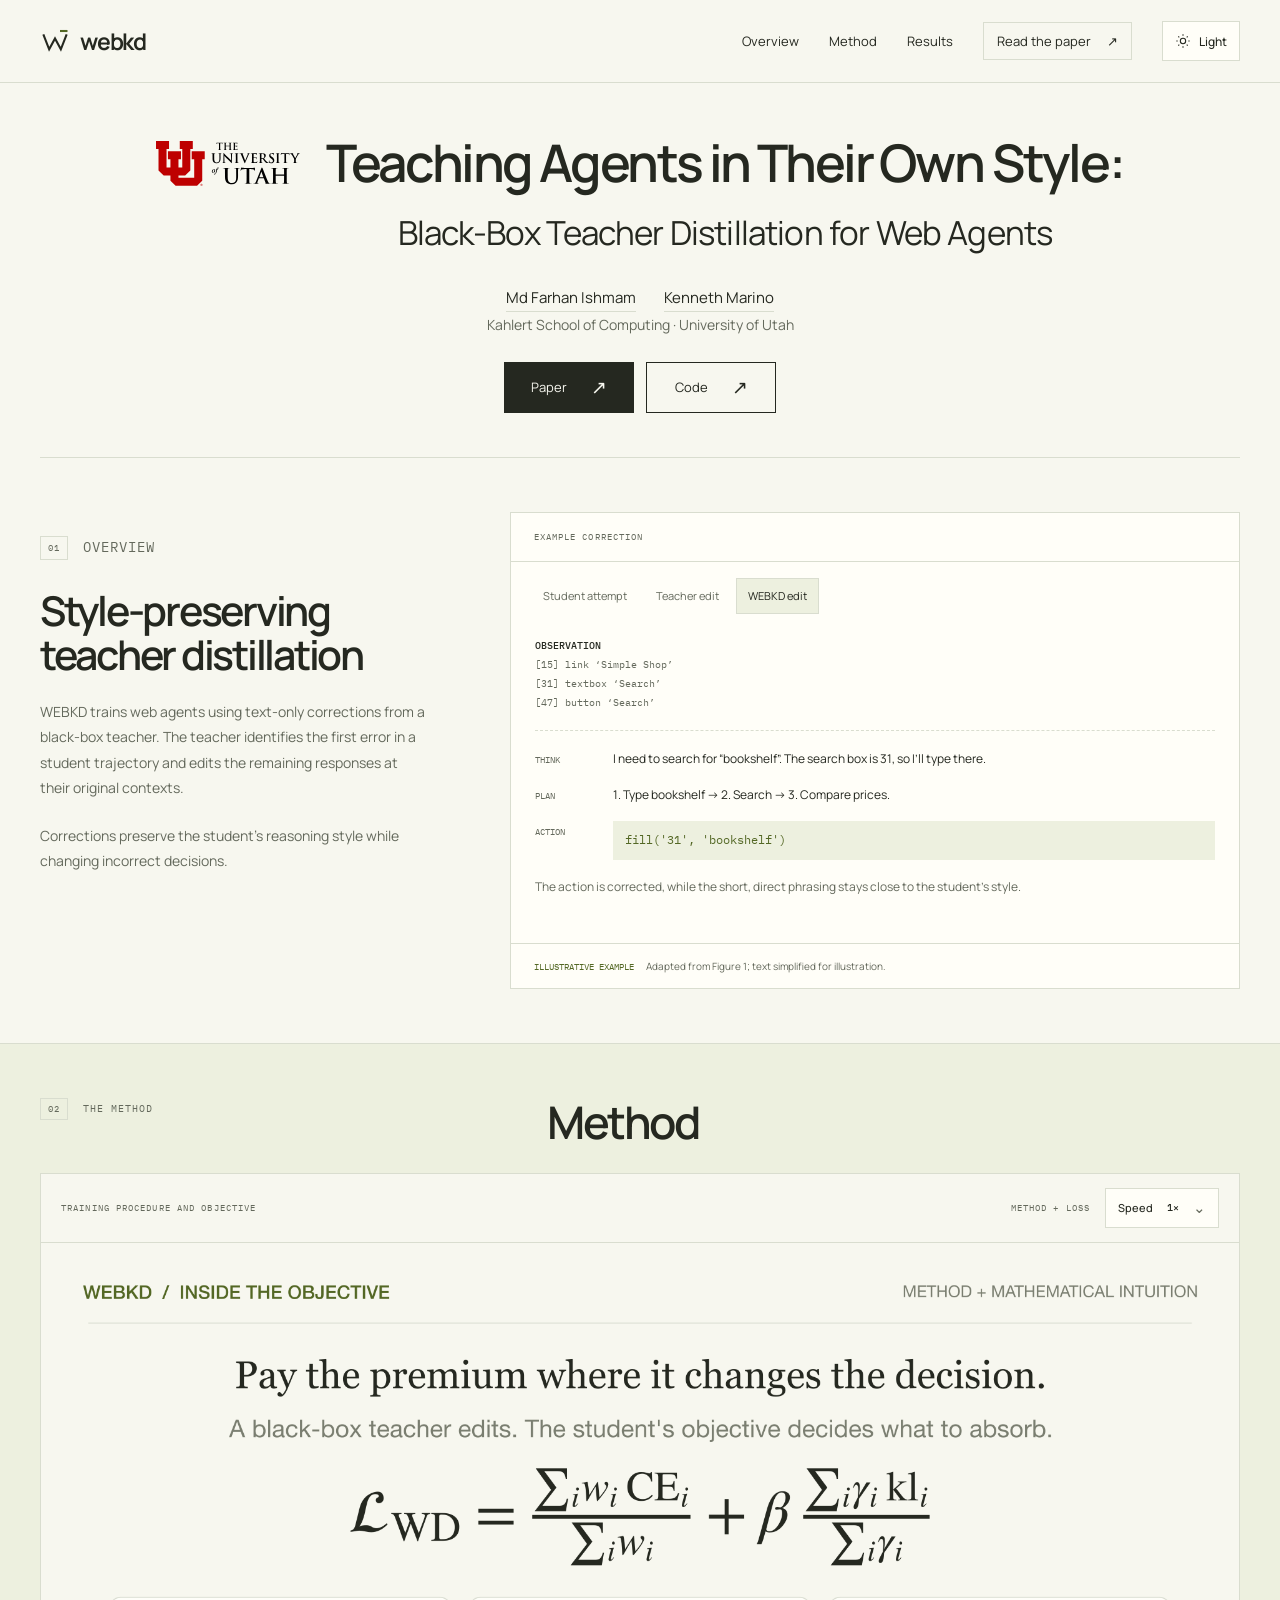
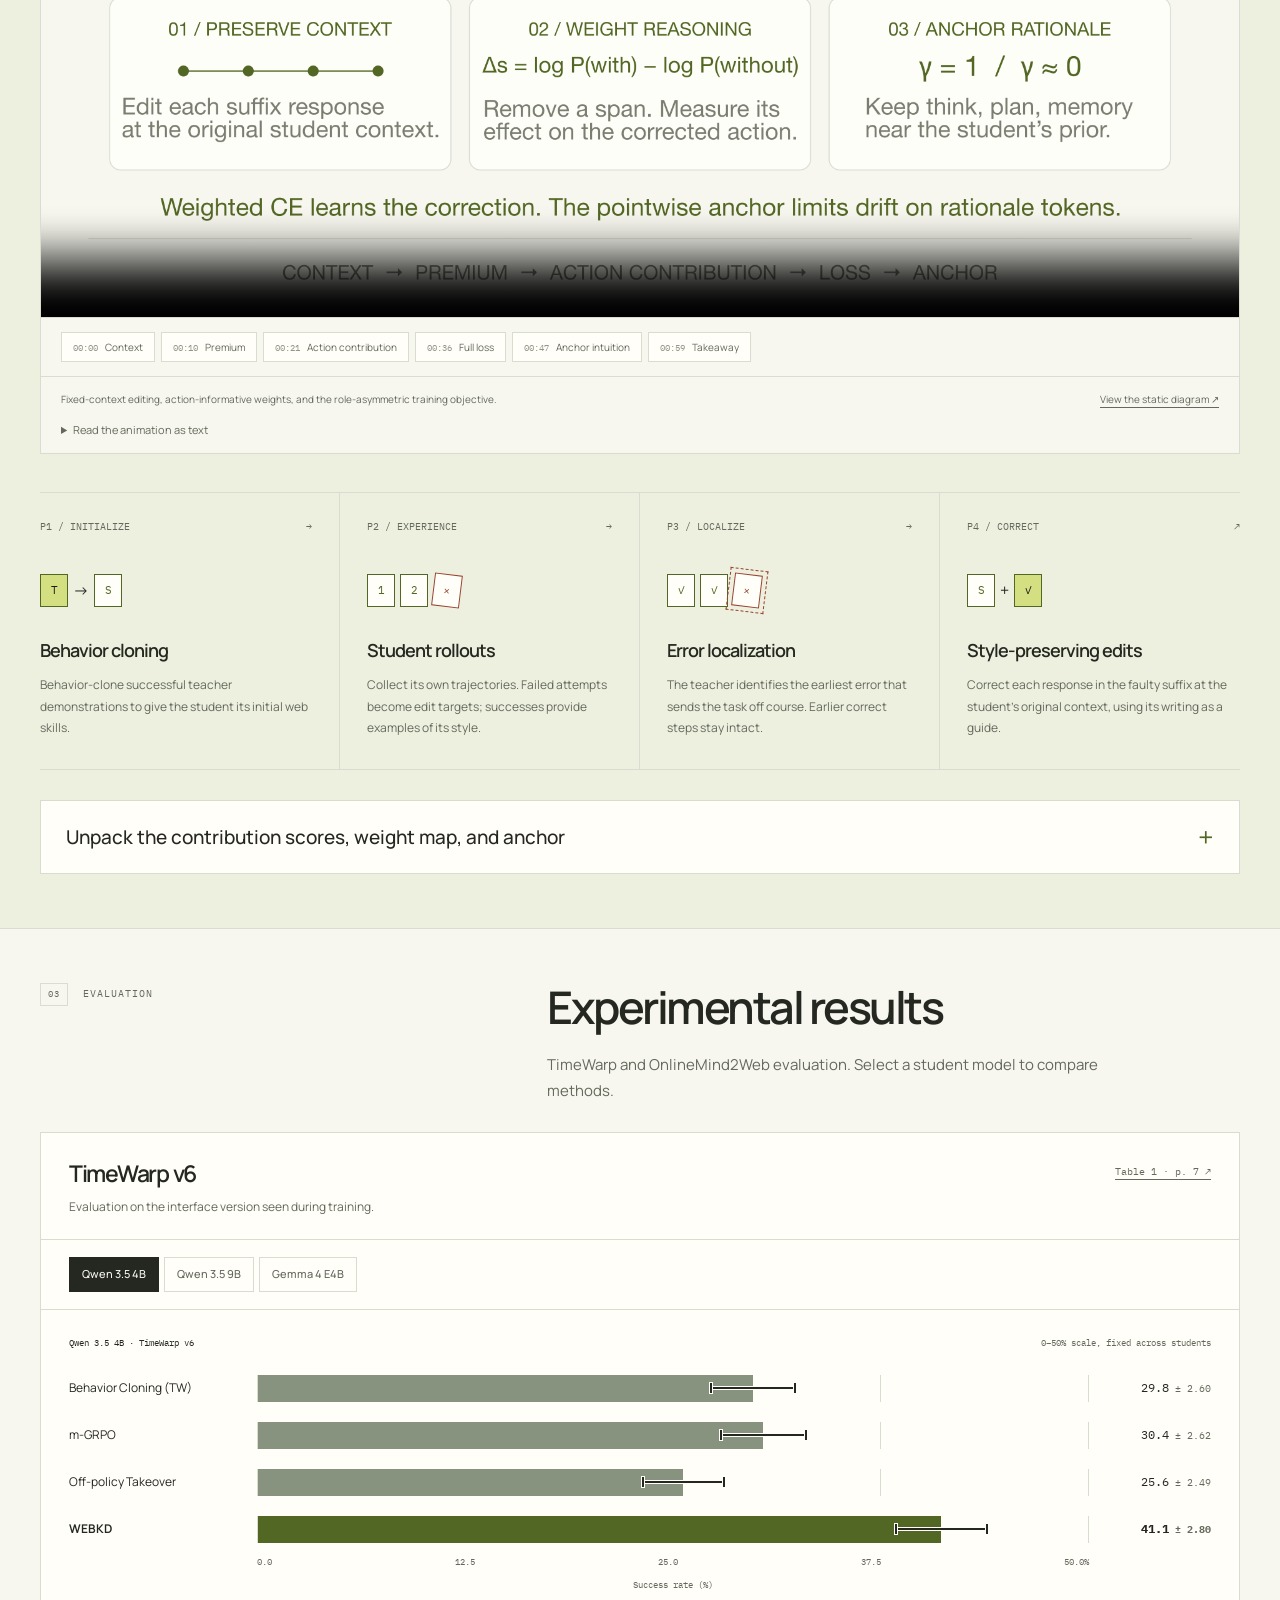
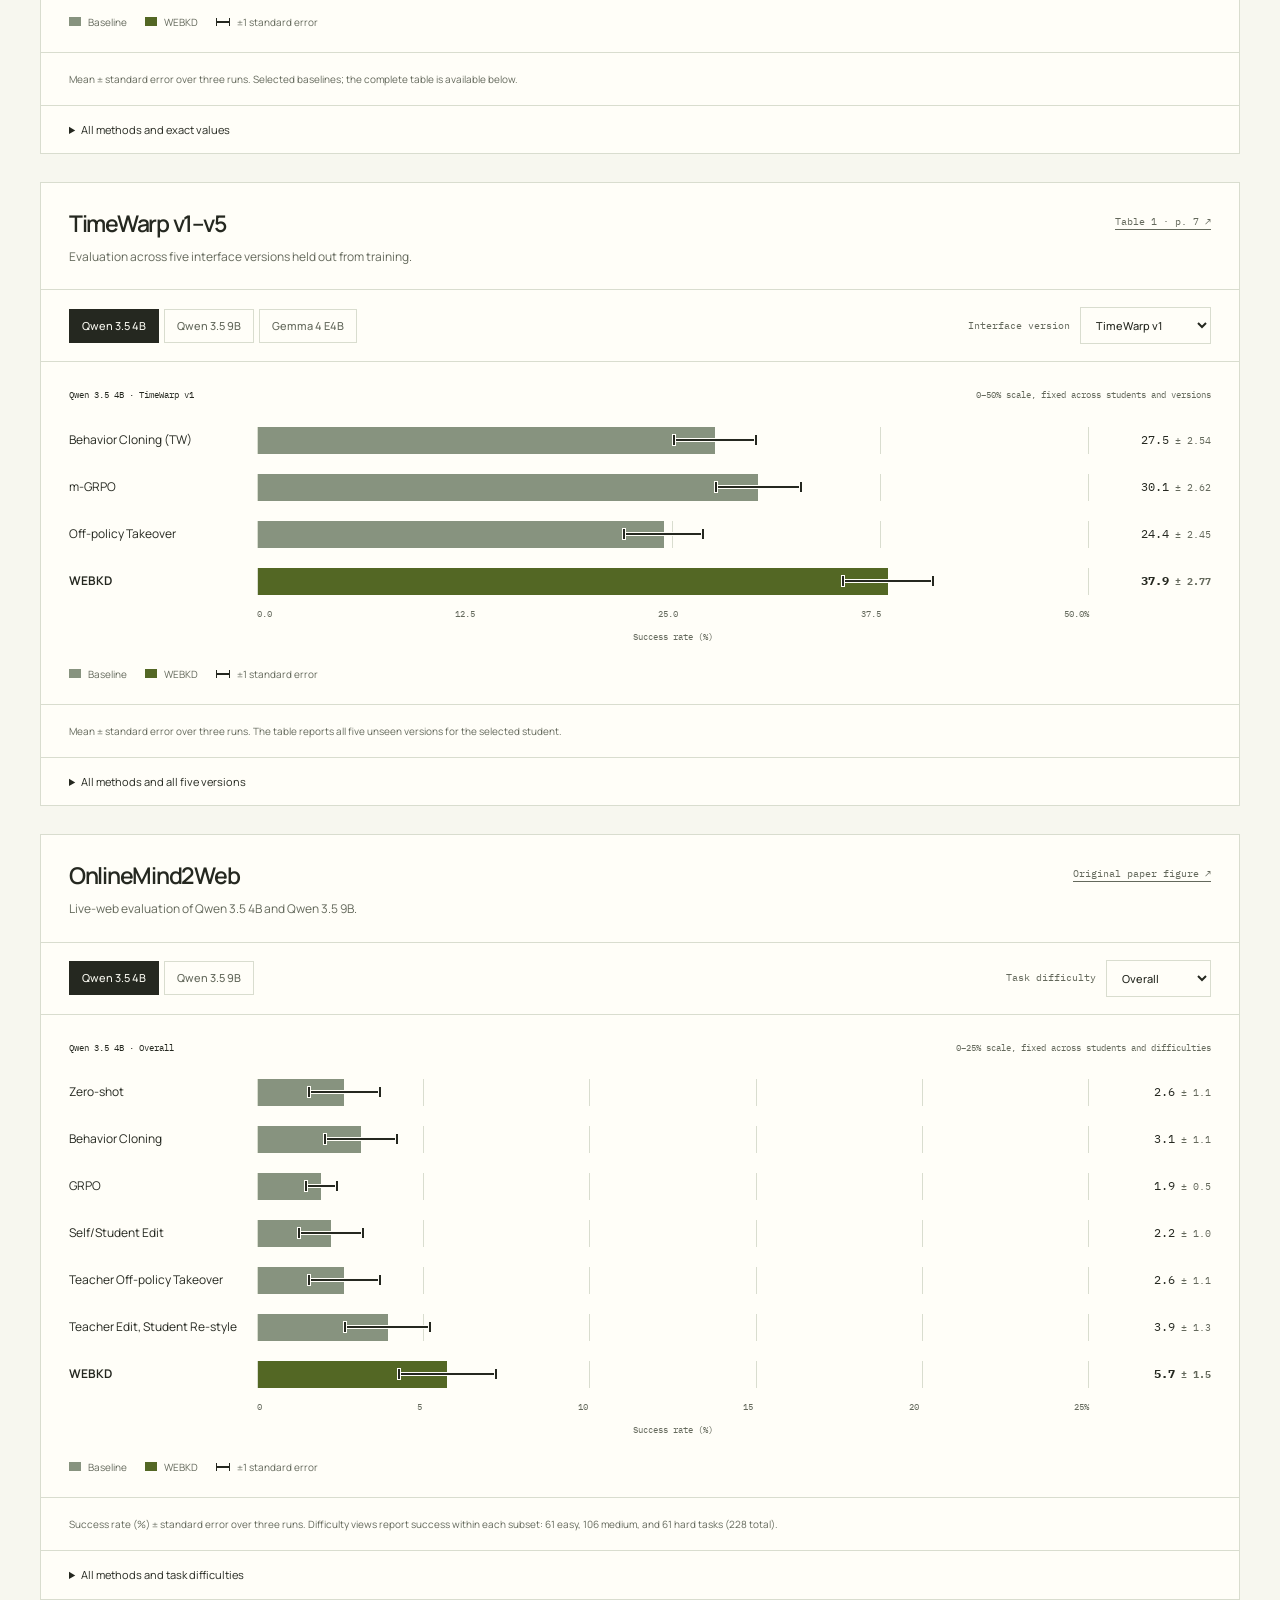
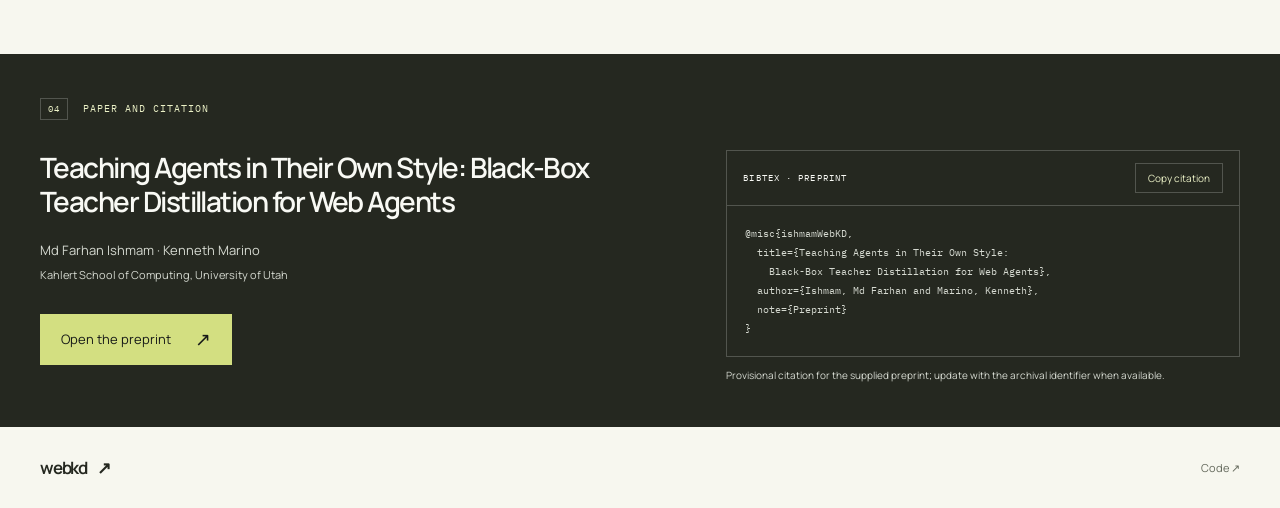
==== index.html @ 94b7bc2e "Build WEBKD research website and link directly to paper" ====
<!doctype html>
<html lang="en" data-mode="light" data-design="active" data-theme="notebook" data-typography="swiss" data-hero="paper" data-accent="quiet" data-density="compact" data-corners="sharp">
<head>
  <meta charset="utf-8">
  <meta name="viewport" content="width=device-width, initial-scale=1">
  <meta name="theme-color" content="#f7f7ef">
  <meta name="description" content="WEBKD: black-box teacher distillation for web agents. Research by Md Farhan Ishmam and Kenneth Marino, University of Utah.">
  <title>WEBKD — Teaching agents in their own style</title>
  <script src="site-theme.js?v=20261014-r3"></script>
  <script src="site-design.js?v=20261014-r3"></script>
  <link rel="stylesheet" href="loss-explainer.css">
  <link rel="icon" href="data:image/svg+xml,%3Csvg xmlns='http://www.w3.org/2000/svg' viewBox='0 0 64 64'%3E%3Crect width='64' height='64' rx='16' fill='%23252820'/%3E%3Cpath d='M12 19l9 27 11-20 11 20 9-27' stroke='%23d3df81' stroke-width='6' fill='none'/%3E%3C/svg%3E">
  <link rel="preconnect" href="https://fonts.googleapis.com">
  <link rel="preconnect" href="https://fonts.gstatic.com" crossorigin>
  <link href="https://fonts.googleapis.com/css2?family=DM+Sans:wght@400;450;500;550;600;650;700&family=IBM+Plex+Mono:wght@400;500&family=Manrope:wght@400;500;600;700&family=Instrument+Serif:ital@0;1&display=swap" rel="stylesheet">
  <style>
    :root{--paper:#f7f7ef;--surface:#fffef8;--ink:#252820;--muted:#64695c;--line:#d9ddcf;--accent:#d3df81;--accent-dark:#536724;--tint:#edf0df;--error:#a04e3e;--error-bg:#f4e9e3;--sans:'DM Sans',Arial,sans-serif;--serif:'Instrument Serif',Georgia,serif;--mono:'IBM Plex Mono',monospace;--max:1200px}
    *{box-sizing:border-box}html{scroll-behavior:smooth;scroll-padding-top:96px}body{margin:0;background:var(--paper);color:var(--ink);font-family:var(--sans);font-size:16px;line-height:1.6;-webkit-font-smoothing:antialiased}::selection{background:var(--accent);color:var(--ink)}a{color:inherit;text-underline-offset:4px}button,input{font:inherit}button,a{-webkit-tap-highlight-color:transparent}button{cursor:pointer}button:disabled{cursor:default}button:focus-visible,a:focus-visible,summary:focus-visible{outline:3px solid var(--accent-dark);outline-offset:5px}button{color:inherit}svg{display:block}h1,h2,h3,p,figure{margin:0}h1,h2,h3{font-weight:500;line-height:1.1}button{border:0}small{font-size:12px}code,pre{font-family:var(--mono)}.wrap{width:min(var(--max),calc(100% - 80px));margin:auto}.mono,.eyebrow{font-family:var(--mono);font-size:11px;font-weight:400;line-height:1.5;letter-spacing:1.1px;text-transform:uppercase}.muted{color:var(--muted)}.eyebrow{display:flex;align-items:center;gap:12px}.eyebrow:before{content:'';width:6px;height:6px;background:var(--accent-dark);flex:none}.arrow{font-size:19px;line-height:1}.skip{position:fixed;top:-80px;left:20px;z-index:20;background:var(--ink);color:var(--paper);padding:12px}.skip:focus{top:12px}
    .site-header{position:sticky;top:0;z-index:10;background:var(--paper);border-bottom:1px solid var(--line)}.header-inner{height:82px;display:flex;align-items:center;justify-content:space-between;gap:30px}.brand{display:flex;align-items:center;gap:10px;text-decoration:none;font-size:23px;font-weight:650;letter-spacing:-1.2px}.brand svg{width:30px;height:30px}.brand sup{font-family:var(--mono);font-size:9px;letter-spacing:0;align-self:flex-start;margin-top:4px;color:var(--muted)}.nav{display:flex;align-items:center;gap:30px;font-size:13px}.nav a{text-decoration:none}.nav a:hover{color:var(--accent-dark)}.nav-paper{padding:8px 13px;border:1px solid var(--line);display:flex;gap:16px;align-items:center}.menu-toggle{display:none;background:none;padding:10px}
    .hero{padding:78px 0 54px;position:relative}.hero-top{display:flex;justify-content:space-between;gap:20px;align-items:center}.hero-top .edition{color:var(--muted);font-family:var(--mono);font-size:10px;letter-spacing:.5px}.hero-grid{display:grid;grid-template-columns:1.12fr 1fr;gap:65px;align-items:center;margin-top:38px}.hero h1{font-size:clamp(56px,5.8vw,81px);letter-spacing:-4.5px;line-height:1.04;font-weight:500}.hero h1 em{font-family:var(--serif);font-weight:400;letter-spacing:-2px;position:relative;white-space:nowrap}.hero h1 em:after{content:'';position:absolute;height:8px;background:var(--accent);left:0;right:0;bottom:5px;z-index:-1;transform:rotate(-2deg)}.hero-intro{font-size:17px;line-height:1.75;max-width:430px;margin-top:25px;color:var(--muted)}.hero-intro strong{color:var(--ink);font-weight:550}.hero-actions{display:flex;gap:13px;align-items:center;margin-top:30px}.button{display:inline-flex;align-items:center;justify-content:center;gap:24px;text-decoration:none;font-size:13px;line-height:1.3;padding:15px 20px;border:1px solid var(--ink);background:transparent;min-height:48px;transition:transform .15s,background .15s}.button:hover{transform:translateY(-2px);background:var(--tint)}.button.primary{color:var(--paper);background:var(--ink)}.button.primary:hover{background:var(--accent-dark)}.author-block{margin-top:34px;font-size:12px;line-height:1.8}.author-block .names{display:flex;gap:18px;font-size:13px}.author-block a{text-decoration:none;border-bottom:1px solid var(--line)}
    .hero-art{position:relative;padding:22px 16px 26px;background-image:radial-gradient(var(--line) .8px,transparent .8px);background-size:14px 14px;min-width:0}.sheet{background:var(--surface);border:1px solid var(--line);box-shadow:8px 8px 0 var(--tint);position:relative}.sheet-head{display:flex;justify-content:space-between;align-items:center;border-bottom:1px solid var(--line);padding:14px 20px;font-family:var(--mono);font-size:9px;letter-spacing:.5px}.window-dots{display:flex;gap:5px}.window-dots i{height:5px;width:5px;background:var(--line);border-radius:50%}.sheet-body{padding:22px}.task-label{font-family:var(--mono);font-size:9px;text-transform:uppercase;letter-spacing:1px;color:var(--muted);margin-bottom:8px}.task-name{font-size:17px;line-height:1.4;max-width:290px;font-weight:500}.mini-browser{border:1px solid var(--line);background:var(--paper);padding:14px;margin:20px 0 18px}.shop-header{display:flex;justify-content:space-between;align-items:center;font-size:10px;font-weight:600;margin-bottom:13px}.shop-header span{font-family:var(--mono);color:var(--muted);font-weight:400;font-size:9px}.fake-search{display:flex;gap:10px;align-items:center;border:1px solid var(--line);background:var(--surface);padding:8px;font-family:var(--mono);font-size:11px}.bid{padding:2px 5px;background:var(--accent);color:var(--ink);font-size:9px}.fake-search .search-icon{margin-left:auto;font-size:17px}.shelf{display:flex;gap:12px;margin-top:12px}.shelf>span{height:37px;flex:1;background:var(--tint);display:flex;gap:3px;align-items:flex-end;justify-content:center;padding:6px}.shelf i{width:9px;height:23px;background:var(--line)}.shelf i:nth-child(2){height:18px;background:var(--accent)}.trace-line{display:grid;grid-template-columns:45px 1fr;gap:8px;align-items:center;font-family:var(--mono);font-size:11px;margin-top:12px}.trace-line .trace-key{font-size:9px;color:var(--muted)}.trace-line code{padding:7px 9px;white-space:nowrap}.trace-line.wrong code{background:var(--error-bg);text-decoration:line-through;text-decoration-color:var(--error);color:var(--error)}.trace-line.correct code{background:var(--tint);color:var(--accent-dark)}.editor-note{position:absolute;right:-16px;bottom:-15px;transform:rotate(-4deg);background:var(--accent);padding:13px 18px;font-family:var(--serif);font-size:23px;line-height:1.15;box-shadow:0 4px 10px #2528200a}.editor-note .tiny-arrow{font-family:var(--sans);font-size:14px;display:inline-block;transform:rotate(-30deg)}.art-foot{margin-top:33px;font-family:var(--mono);font-size:9px;color:var(--muted);letter-spacing:.3px;text-align:center}
    .paper-title{border-top:1px solid var(--line);padding-top:28px;display:flex;justify-content:space-between;gap:30px;align-items:flex-start;margin-top:52px}.paper-title p{font-size:12px;max-width:520px;line-height:1.6}.paper-title .mono{font-size:9px;white-space:nowrap;color:var(--muted)}.metric-strip{border-top:1px solid var(--line);border-bottom:1px solid var(--line);display:grid;grid-template-columns:1.25fr 1fr 1fr}.metric{padding:28px 26px;border-left:1px solid var(--line)}.metric:first-child{padding-left:0;border-left:0}.metric-value{font-size:42px;letter-spacing:-2px;font-weight:500;line-height:1.1}.metric-value small{font-size:21px;letter-spacing:-.5px}.metric p{font-size:11px;color:var(--muted);margin-top:8px}.metric .mini-label{font-family:var(--mono);font-size:9px;color:var(--accent-dark);margin-bottom:7px;text-transform:uppercase;letter-spacing:.5px}
    .section{padding:88px 0}.section-head{display:grid;grid-template-columns:1fr 1.5fr;gap:45px;align-items:start;margin-bottom:42px}.section h2{font-size:45px;letter-spacing:-1.9px;max-width:620px;line-height:1.08}.section h2 em{font-family:var(--serif);font-weight:400}.section .lead{font-size:15px;line-height:1.75;max-width:610px;color:var(--muted);margin-top:20px}.section-number{color:var(--muted);font-family:var(--mono);font-size:10px;letter-spacing:1px;text-transform:uppercase;display:flex;gap:15px;align-items:center}.section-number span{border:1px solid var(--line);padding:3px 7px;font-size:9px}.insight{padding-top:80px}.insight-layout{display:grid;grid-template-columns:.8fr 1.5fr;gap:80px}.insight-copy h2{font-size:41px;margin-top:27px}.insight-copy p{font-size:14px;color:var(--muted);margin-top:23px;line-height:1.8}.insight-copy .aside-note{padding-top:18px;margin-top:26px;border-top:1px solid var(--line);font-size:12px}.aside-note strong{color:var(--ink);font-weight:550}.example{border:1px solid var(--line);background:var(--surface);align-self:start}.example-top{display:flex;justify-content:space-between;align-items:center;padding:17px 23px;border-bottom:1px solid var(--line)}.example-top .mono{font-size:9px;color:var(--muted)}.demo-controls{display:flex;gap:5px;padding:16px 20px 0;flex-wrap:wrap}.demo-controls button{padding:8px 11px;background:none;font-size:11px;color:var(--muted);border:1px solid transparent}.demo-controls button[aria-pressed=true]{background:var(--tint);border-color:var(--line);color:var(--ink)}.trace-content{padding:22px 24px 24px;min-height:288px}.code-context{font-family:var(--mono);font-size:10px;line-height:1.9;color:var(--muted);border-bottom:1px dashed var(--line);padding-bottom:18px;margin-bottom:18px}.code-context b{font-weight:500;color:var(--ink)}.trace-part{display:grid;grid-template-columns:62px 1fr;gap:16px;margin-top:16px;font-size:12px;line-height:1.7}.trace-part .tag{font-family:var(--mono);font-size:9px;text-transform:uppercase;color:var(--muted);padding-top:3px}.trace-part code{font-size:12px;background:var(--tint);display:block;padding:9px 12px;color:var(--accent-dark)}.trace-part code.is-error{background:var(--error-bg);color:var(--error)}.example-caption{padding:14px 23px;border-top:1px solid var(--line);font-size:10px;color:var(--muted);display:flex;gap:12px;align-items:baseline}.example-caption span{font-family:var(--mono);font-size:9px;color:var(--accent-dark);white-space:nowrap}.demo-explanation{font-size:12px;margin-top:17px;color:var(--muted);min-height:42px}
    .method{background:var(--tint);border-top:1px solid var(--line);border-bottom:1px solid var(--line)}.method-grid{display:grid;grid-template-columns:repeat(4,1fr);border-top:1px solid var(--line);border-bottom:1px solid var(--line)}.method-step{padding:26px 27px 30px;border-right:1px solid var(--line)}.method-step:first-child{padding-left:0}.method-step:last-child{padding-right:0;border-right:0}.step-top{display:flex;justify-content:space-between;align-items:center;font-family:var(--mono);font-size:10px;color:var(--muted);margin-bottom:23px}.step-glyph{height:65px;display:flex;align-items:center;gap:5px;margin-bottom:18px}.token{width:28px;height:33px;border:1px solid var(--accent-dark);background:var(--surface);display:flex;align-items:center;justify-content:center;font-family:var(--mono);font-size:11px;color:var(--accent-dark)}.token.solid{background:var(--accent)}.token.error{border-color:var(--error);color:var(--error);transform:rotate(7deg)}.method-step h3{font-size:18px;letter-spacing:-.4px}.method-step p{margin-top:13px;color:var(--muted);font-size:12px;line-height:1.8}.objective-row{display:grid;grid-template-columns:.7fr 1fr 1fr;gap:45px;padding-top:32px;align-items:start}.objective-row h3{font-family:var(--serif);font-size:28px}.objective-row p{font-size:12px;color:var(--muted);line-height:1.8}.objective-row strong{font-size:13px;color:var(--ink);font-weight:550;display:block;margin-bottom:5px}
    .method-film{margin:0 0 38px;border:1px solid var(--line);background:var(--paper)}.film-header{display:flex;justify-content:space-between;align-items:center;gap:20px;padding:14px 20px;border-bottom:1px solid var(--line)}.film-header .mono{font-size:9px;color:var(--muted)}.method-film video{display:block;width:100%;height:auto;aspect-ratio:16/9;background:#f7f7ef}.film-caption{border-top:1px solid var(--line);padding:14px 20px;display:flex;justify-content:space-between;gap:20px;align-items:baseline;font-size:10px;color:var(--muted)}.film-caption p{max-width:770px}.film-caption a{white-space:nowrap}.film-transcript{padding:0 20px 15px;font-size:11px;color:var(--muted)}.film-transcript summary{cursor:pointer}.film-transcript ol{padding-left:18px;margin-bottom:0}.film-transcript li{margin-top:7px}@media(max-width:760px){.film-header{padding:12px 14px}.film-header .mono{font-size:8px}.film-caption{padding:12px 14px;flex-direction:column;gap:8px}.film-transcript{padding:0 14px 14px}}
    .results .section-head{margin-bottom:34px}.chart-panel{border:1px solid var(--line);background:var(--surface)}.chart-toolbar{display:flex;justify-content:space-between;gap:20px;align-items:center;border-bottom:1px solid var(--line);padding:18px 24px}.chart-toolbar .mono{font-size:9px;color:var(--muted)}.model-buttons{display:flex;gap:4px;flex-wrap:wrap}.model-buttons button{background:transparent;border:1px solid transparent;font-size:11px;padding:9px 12px;color:var(--muted)}.model-buttons button[aria-pressed=true]{border-color:var(--ink);color:var(--paper);background:var(--ink)}.chart-content{display:grid;grid-template-columns:1fr 260px;gap:45px;padding:36px}.chart-rows{display:grid;gap:18px}.chart-row{display:grid;grid-template-columns:150px 1fr 96px;gap:17px;align-items:center}.chart-label{font-size:11px}.bar-track{height:28px;background:repeating-linear-gradient(to right,transparent 0,transparent calc(50% - 1px),var(--line) calc(50% - 1px),var(--line) 50%);border-left:1px solid var(--line);position:relative}.bar{height:100%;background:#c7ccbe;transition:width .4s ease;position:relative;min-width:1px}.chart-row.highlight .bar{background:var(--accent-dark)}.chart-row.highlight .chart-label{font-weight:700}.chart-value{font-family:var(--mono);font-size:12px;text-align:right}.chart-value small{font-size:8px;color:var(--muted)}.chart-scale{margin-left:167px;margin-right:113px;display:flex;justify-content:space-between;font-family:var(--mono);font-size:9px;color:var(--muted);margin-top:9px}.chart-callout{border-left:1px solid var(--line);padding-left:30px;display:flex;flex-direction:column;justify-content:center}.gain{font-size:48px;letter-spacing:-2px;line-height:1.1}.gain small{font-size:19px;letter-spacing:-.3px}.chart-callout p{font-size:12px;color:var(--muted);margin-top:13px;max-width:180px}.chart-callout .mono{color:var(--accent-dark);margin-top:20px;font-size:9px}.chart-caption{padding:17px 24px;border-top:1px solid var(--line);font-size:10px;line-height:1.7;color:var(--muted)}.results details{margin-top:18px}.results summary{font-size:12px;cursor:pointer;padding:12px 0;list-style-position:inside}.table-scroll{overflow-x:auto;border:1px solid var(--line);margin-top:10px}table{width:100%;border-collapse:collapse;font-size:11px;white-space:nowrap}caption{text-align:left;padding:16px;font-size:12px}th,td{text-align:right;padding:11px 15px;border-top:1px solid var(--line)}th:first-child,td:first-child{text-align:left}thead{background:var(--tint)}tbody tr:last-child{background:var(--tint);font-weight:650}.transfer-grid{display:grid;grid-template-columns:1fr 1fr;gap:64px;padding-top:38px;margin-top:28px;border-top:1px solid var(--line)}.transfer-grid h3{font-size:22px;letter-spacing:-.7px;margin-bottom:11px}.transfer-grid p{font-size:13px;color:var(--muted);line-height:1.8}.transfer-grid a{font-size:11px;display:inline-block;margin-top:14px}
    .paper-section{background:var(--ink);color:var(--paper);padding:68px 0}.paper-section .section-number{color:var(--accent)}.paper-section .section-number span{border-color:#ffffff30}.paper-layout{display:grid;grid-template-columns:1.2fr 1fr;gap:70px;margin-top:30px}.paper-section h2{font-size:34px;letter-spacing:-1.1px;line-height:1.22;max-width:590px}.paper-section .paper-authors{color:#c8ccbd;font-size:13px;margin-top:22px}.paper-section .institution{font-size:11px;color:#c8ccbd;margin-top:5px}.paper-section .button{border-color:var(--accent);color:var(--ink);background:var(--accent);margin-top:30px}.paper-section .button:hover{background:var(--surface)}.abstract-note{font-size:13px;line-height:1.8;color:#d9ddcf}.abstract-note .mono{font-size:10px;color:var(--accent);display:block;margin-bottom:15px}.citation{margin-top:30px;border:1px solid #ffffff25}.citation-header{display:flex;align-items:center;justify-content:space-between;gap:20px;padding:12px 16px;border-bottom:1px solid #ffffff25}.citation-header .mono{font-size:9px}.copy-button{font-size:10px;background:transparent;color:var(--accent);padding:6px 10px;border:1px solid #ffffff35;min-width:88px}.copy-button:hover{background:#ffffff10}.citation pre{font-size:10px;line-height:1.9;margin:0;padding:18px;color:#d9ddcf;white-space:pre-wrap;overflow-wrap:anywhere}.cite-note{font-size:10px;color:#c8ccbd;margin-top:10px}.footer{padding:27px 0;display:flex;justify-content:space-between;gap:24px;align-items:center;font-size:11px;color:var(--muted)}.footer .brand{font-size:17px;color:var(--ink)}.footer a{text-decoration:none}.footer-links{display:flex;gap:22px}.footer-meta{font-family:var(--mono);font-size:9px;letter-spacing:.5px}
    .design-launch{position:fixed;right:22px;bottom:20px;z-index:12;display:flex;gap:9px;align-items:center;background:var(--surface);border:1px solid var(--ink);padding:10px 14px;font-size:11px;box-shadow:0 4px 20px #25282015}.design-launch .swatch{width:11px;height:11px;border-radius:50%;background:var(--accent);border:1px solid var(--accent-dark)}.design-launch:hover{background:var(--tint)}dialog{padding:0;border:1px solid var(--line);background:var(--paper);color:var(--ink);width:min(560px,calc(100% - 32px));max-height:calc(100dvh - 50px);box-shadow:0 24px 100px #0003}dialog::backdrop{background:#20251c66;backdrop-filter:blur(3px)}.design-inner{padding:30px}.dialog-top{display:flex;justify-content:space-between;align-items:center;margin-bottom:23px}.dialog-top .mono{color:var(--muted);font-size:10px}.dialog-close{background:transparent;padding:0 8px;font-size:25px;line-height:1.5}.design-inner h2{font-size:31px;letter-spacing:-1px}.design-inner>p{font-size:13px;color:var(--muted);margin-top:12px}.palette-options{display:grid;grid-template-columns:repeat(3,1fr);gap:9px;margin:24px 0}.palette-option{text-align:left;background:var(--surface);border:1px solid var(--line);padding:12px 10px;font-size:11px}.palette-option[aria-pressed=true]{outline:2px solid var(--accent-dark);outline-offset:2px}.palette-colors{display:flex;gap:5px;margin-bottom:8px}.palette-colors i{width:17px;height:17px;border-radius:50%;border:1px solid #0001}.palette-option small{display:block;font-size:9px;color:var(--muted);margin-top:2px}.font-specimen{padding:17px 0;border-top:1px solid var(--line);display:grid;grid-template-columns:1fr 1fr;gap:15px;align-items:center}.font-specimen strong{font-weight:500;font-size:22px;letter-spacing:-.5px}.font-specimen p{font-size:11px;color:var(--muted)}.font-specimen a{font-size:11px;text-decoration-thickness:1px}.design-structure{border-top:1px solid var(--line);padding-top:20px;margin-top:10px}.design-structure h3{font-size:15px;margin-bottom:12px}.design-structure ol{margin:0;padding-left:19px;font-size:12px;color:var(--muted);line-height:1.9}.design-structure strong{color:var(--ink);font-weight:550}.design-inner .design-footnote{font-size:10px;border-top:1px solid var(--line);padding-top:17px;margin-top:20px}.visually-hidden{position:absolute;width:1px;height:1px;padding:0;margin:-1px;overflow:hidden;clip:rect(0,0,0,0);white-space:nowrap;border:0}
    html[data-theme=blueprint]{--paper:#f2f5f9;--surface:#fff;--ink:#192a40;--muted:#5a6879;--line:#d3dce7;--accent:#bad7ff;--accent-dark:#285cb1;--tint:#e4edf8}html[data-theme=workshop]{--paper:#faf3ec;--surface:#fffaf5;--ink:#392a25;--muted:#7b655b;--line:#e6d6ca;--accent:#edc0a5;--accent-dark:#a0462b;--tint:#f3e4d8}
    @media(min-width:1440px){.hero{padding-top:88px}.hero-grid{gap:82px}.hero-art{padding:28px}.hero h1{font-size:82px}}
    @media(max-width:1050px){.wrap{width:calc(100% - 56px)}.hero-grid{gap:32px;grid-template-columns:1.05fr 1fr}.hero h1{font-size:62px;letter-spacing:-3.5px}.hero-intro{font-size:15px}.hero-art{padding:16px 7px}.sheet-body{padding:18px}.editor-note{right:-7px;font-size:21px}.insight-layout{gap:42px}.section h2{font-size:39px}.chart-content{grid-template-columns:1fr 190px;gap:28px;padding:28px}.chart-row{grid-template-columns:125px 1fr 88px;gap:12px}.chart-scale{margin-left:137px;margin-right:100px}.chart-callout{padding-left:22px}.gain{font-size:39px}.method-step{padding:23px 18px}.paper-layout{gap:40px}.objective-row{gap:30px}}
    @media(max-width:760px){.wrap{width:calc(100% - 40px)}html{scroll-padding-top:80px}.header-inner{height:68px}.brand{font-size:22px}.menu-toggle{display:block}.nav{display:none;position:absolute;top:68px;left:0;right:0;flex-direction:column;gap:0;background:var(--paper);border-bottom:1px solid var(--line);padding:12px 20px}.nav.open{display:flex}.nav a{width:100%;padding:13px}.nav-paper{border:0}.hero{padding:38px 0 30px}.hero-top .edition{display:none}.hero-grid{grid-template-columns:1fr;gap:35px;margin-top:27px}.hero h1{font-size:clamp(54px,9vw,72px);letter-spacing:-3px}.hero-intro{max-width:480px;font-size:16px}.hero-actions{margin-top:24px}.hero-actions .button{flex:1;gap:12px;padding:14px 12px;font-size:12px;white-space:nowrap}.author-block{margin-top:24px}.hero-art{max-width:520px;width:100%;margin:auto;padding:18px}.sheet-body{padding:22px}.editor-note{right:-5px}.art-foot{margin-top:32px}.paper-title{margin-top:32px;padding-top:20px;display:block}.paper-title .mono{margin-top:12px;display:block}.metric{padding:22px 13px}.metric-value{font-size:31px;letter-spacing:-1px}.metric-value small{font-size:15px}.metric p{font-size:10px;line-height:1.6}.metric .mini-label{font-size:8px}.section{padding:58px 0}.section h2{font-size:38px;letter-spacing:-1.6px}.section-head{grid-template-columns:1fr;gap:24px;margin-bottom:28px}.section .lead{font-size:14px}.insight-layout{grid-template-columns:1fr;gap:30px}.insight-copy h2{margin-top:22px}.insight-copy p{margin-top:18px}.insight-copy .aside-note{margin-top:20px}.example-top{padding:15px 18px}.demo-controls{padding-left:13px;gap:0}.demo-controls button{font-size:10px;padding:8px 9px}.trace-content{padding:20px;min-height:310px}.trace-part{gap:9px;grid-template-columns:50px 1fr}.method-grid{grid-template-columns:1fr 1fr}.method-step{padding:22px 20px}.method-step:nth-child(2){border-right:0;padding-right:0}.method-step:nth-child(3){padding-left:0;border-top:1px solid var(--line)}.method-step:nth-child(4){padding-left:20px;border-top:1px solid var(--line)}.step-glyph{height:45px;margin-bottom:15px}.step-top{margin-bottom:16px}.objective-row{grid-template-columns:1fr;gap:22px;padding-top:26px}.objective-row h3{font-size:29px}.chart-toolbar{align-items:flex-start;flex-direction:column;gap:9px;padding:17px}.model-buttons{width:100%}.model-buttons button{flex:1;padding:9px 6px;font-size:10px}.chart-content{grid-template-columns:1fr;padding:22px 17px;gap:23px}.chart-row{grid-template-columns:100px 1fr 77px;gap:8px}.chart-label{font-size:9px}.chart-value{font-size:10px}.chart-value small{font-size:8px}.chart-scale{margin-left:108px;margin-right:85px}.bar-track{height:24px}.chart-rows{gap:15px}.chart-callout{border-left:0;border-top:1px solid var(--line);padding:22px 0 0;display:grid;grid-template-columns:auto 1fr;column-gap:18px;align-items:center}.gain{font-size:38px}.chart-callout p{margin:0;max-width:260px;font-size:11px}.chart-callout .mono{margin-top:9px;grid-column:1 / -1}.chart-caption{padding:14px 17px}.transfer-grid{grid-template-columns:1fr;gap:27px;padding-top:28px;margin-top:20px}.paper-section{padding:48px 0}.paper-layout{grid-template-columns:1fr;gap:36px}.paper-section h2{font-size:29px}.footer{align-items:flex-start;padding:24px 0 85px;flex-wrap:wrap}.footer-meta{order:3;flex-basis:100%}.design-launch{right:16px;bottom:14px;padding:10px 12px}.design-inner{padding:24px}.font-specimen{grid-template-columns:1fr 1fr}.palette-option{font-size:10px;padding:10px 8px}}
    @media(prefers-reduced-motion:reduce){html{scroll-behavior:auto}*,*:before,*:after{transition:none!important;animation:none!important}}@media print{.site-header,.design-launch,dialog,.menu-toggle{display:none!important}.wrap{width:100%}.hero,.section,.paper-section{padding:25px 0}.hero-grid{grid-template-columns:1fr 1fr}.hero h1{font-size:45px}.paper-section{background:white;color:black}.paper-section p,.paper-section pre{color:black}.chart-panel,.example{break-inside:avoid}.footer{padding-bottom:20px}body{font-size:11px}}
  </style>
  <link rel="stylesheet" href="design-preview.css">
  <link rel="stylesheet" href="site-theme.css">
  <link rel="stylesheet" href="paper-layout.css?v=20261014-r3">
  <link rel="stylesheet" href="results.css">
  <link rel="stylesheet" href="video-controls.css">
  <noscript><style>.theme-toggle,.menu-toggle{display:none!important}@media(max-width:760px){.header-inner{height:auto;min-height:68px;flex-wrap:wrap;padding-top:16px;gap:12px}.site-header .nav{display:flex;position:static;flex-direction:row;flex-wrap:wrap;width:100%;margin:0;padding:0 0 12px;border:0}.nav a{width:auto;padding:8px 12px}.header-actions{display:none}}</style></noscript>
</head>
<body>
  <a class="skip" href="#main">Skip to content</a>
  <header class="site-header">
    <div class="wrap header-inner">
      <a class="brand" href="#" aria-label="WEBKD home"><svg viewBox="0 0 36 36" aria-hidden="true"><path d="M4 10l7 18 7-13 7 13 7-18" fill="none" stroke="currentColor" stroke-width="2.5"/><path d="M24 6h9" stroke="var(--accent-dark)" stroke-width="2.5"/></svg>webkd</a>
      <nav class="nav" id="nav" aria-label="Main navigation"><a href="#idea">Overview</a><a href="#method">Method</a><a href="#results">Results</a><a href="assets/webkd-paper.pdf" class="nav-paper">Read the paper <span aria-hidden="true">↗</span></a></nav>
      <div class="header-actions">
        <button class="theme-toggle" id="theme-toggle" type="button" aria-label="Switch to dark mode" aria-pressed="false" title="Switch to dark mode">
          <svg class="theme-icon-light" viewBox="0 0 24 24" fill="none" stroke="currentColor" stroke-width="1.6" aria-hidden="true"><circle cx="12" cy="12" r="4"/><path d="M12 2v2m0 16v2M2 12h2m16 0h2M5 5l1.4 1.4m11.2 11.2L19 19M5 19l1.4-1.4M17.6 6.4 19 5"/></svg>
          <svg class="theme-icon-dark" viewBox="0 0 24 24" fill="none" stroke="currentColor" stroke-width="1.6" aria-hidden="true"><path d="M20 15.3A8.5 8.5 0 0 1 8.7 4 8.5 8.5 0 1 0 20 15.3Z"/></svg>
          <span class="theme-label">Light</span>
        </button>
        <button class="menu-toggle" id="menu-toggle" aria-expanded="false" aria-controls="nav" aria-label="Open navigation">☰</button>
      </div>
    </div>
  </header>
  <main id="main">
    <section class="hero wrap" aria-labelledby="hero-title">

      <div class="hero-grid">
        <div>
          <div class="paper-title-row"><a class="institution-mark" href="https://www.utah.edu/" target="_blank" rel="noopener" aria-label="University of Utah"><img class="utah-logo-light" src="assets/utah-logo-light.svg" alt="University of Utah" width="241" height="76"><img class="utah-logo-dark" src="assets/utah-logo-dark.svg" alt="" width="241" height="76" aria-hidden="true"></a>
          <h1 id="hero-title"><span class="paper-heading-main">Teaching Agents in Their <em>Own Style:</em></span> <span class="paper-heading-subtitle">Black-Box Teacher Distillation for Web Agents</span></h1>
          </div>
          <div class="author-block"><div class="names"><a href="mailto:farhan.ishmam@utah.edu">Md Farhan Ishmam</a><a href="mailto:kenneth.marino@utah.edu">Kenneth Marino</a></div><p class="muted">Kahlert School of Computing · University of Utah</p></div>
          <div class="hero-actions"><a class="button primary" href="assets/webkd-paper.pdf" target="_blank" rel="noopener">Paper <span class="arrow" aria-hidden="true">↗</span></a><a class="button" href="https://github.com/sparklabutah/webkd" target="_blank" rel="noopener">Code <span class="arrow" aria-hidden="true">↗</span></a></div>
        </div>
        <figure class="hero-art" aria-label="Illustration of an agent selecting the wrong search element and a teacher correcting its action">
          <div class="sheet">
            <div class="sheet-head"><span>ANATOMY OF A SMALL CORRECTION</span><span class="window-dots" aria-hidden="true"><i></i><i></i><i></i></span></div>
            <div class="sheet-body">
              <p class="task-label">The student’s task</p><p class="task-name">Find the price of the most expensive bookshelf.</p>
              <div class="mini-browser" aria-hidden="true"><div class="shop-header">Simple Shop <span>element 15 · link</span></div><div class="fake-search"><span class="bid">31</span>Search for a product<span class="search-icon">⌕</span></div><div class="shelf"><span><i></i><i></i><i></i></span><span><i></i><i></i><i></i></span><span><i></i><i></i><i></i></span></div></div>
              <div class="trace-line wrong"><span class="trace-key">BEFORE</span><code>fill('15', 'bookshelf')</code></div>
              <div class="trace-line correct"><span class="trace-key">AFTER</span><code>fill('31', 'bookshelf')</code></div>
            </div>
            <div class="editor-note"><span class="tiny-arrow" aria-hidden="true">↖</span> Right idea.<br>&nbsp;&nbsp;Wrong element.</div>
          </div>
          <figcaption class="art-foot">FIG. 01 &nbsp; / &nbsp; ILLUSTRATIVE CORRECTION, ADAPTED FROM THE PAPER</figcaption>
        </figure>
      </div>
      <div class="paper-title"><p><strong>Teaching Agents in Their Own Style:</strong><br>Black-Box Teacher Distillation for Web Agents</p></div>
    </section>
    <section class="section insight wrap" id="idea" aria-labelledby="idea-title">
      <div class="insight-layout">
        <div class="insight-copy"><p class="section-number"><span>01</span> Overview</p><h2 id="idea-title">Style-preserving<br>teacher distillation</h2><p>WEBKD trains web agents using text-only corrections from a black-box teacher. The teacher identifies the first error in a student trajectory and edits the remaining responses at their original contexts.</p><p>Corrections preserve the student’s reasoning style while changing incorrect decisions.</p></div>
        <div><div class="example"><div class="example-top"><span class="mono">Example correction</span></div>
          <div class="demo-controls" role="group" aria-label="Choose an illustrative agent response"><button type="button" data-trace="student" aria-pressed="false">Student attempt</button><button type="button" data-trace="teacher" aria-pressed="false">Teacher edit</button><button type="button" data-trace="webkd" aria-pressed="true">WEBKD edit</button></div>
          <div class="trace-content"><div class="code-context"><b>OBSERVATION</b><br>[15] link ‘Simple Shop’<br>[31] textbox ‘Search’<br>[47] button ‘Search’</div><div id="trace-response" aria-live="polite"><div class="trace-part"><span class="tag">Think</span><p id="trace-think">I need to search for “bookshelf”. The search box is 31, so I’ll type there.</p></div><div class="trace-part"><span class="tag">Plan</span><p id="trace-plan">1. Type bookshelf → 2. Search → 3. Compare prices.</p></div><div class="trace-part"><span class="tag">Action</span><code id="trace-action">fill('31', 'bookshelf')</code></div></div><p class="demo-explanation" id="trace-explanation">The action is corrected, while the short, direct phrasing stays close to the student’s style.</p></div>
          <div class="example-caption"><span>ILLUSTRATIVE EXAMPLE</span><p>Adapted from Figure 1; text simplified for illustration.</p></div>
        </div></div>
      </div>
    </section>
    <section class="section method" id="method" aria-labelledby="method-title"><div class="wrap">
      <div class="section-head"><p class="section-number"><span>02</span> The method</p><div><h2 id="method-title">Method</h2></div></div>
      <figure class="method-film" aria-labelledby="film-title">
        <div class="film-header"><span class="mono" id="film-title">Training procedure and objective</span><div class="film-header-actions"><span class="mono" id="film-duration">Method + loss</span><details class="film-speed-control"><summary aria-label="Playback speed">Speed <span id="film-speed-label">1×</span><span aria-hidden="true">⌄</span></summary><div class="film-speed-menu" role="group" aria-label="Choose playback speed"><button type="button" data-playback-rate="0.5" aria-pressed="false">0.5×</button><button type="button" data-playback-rate="0.75" aria-pressed="false">0.75×</button><button type="button" data-playback-rate="1" aria-pressed="true">1×</button><button type="button" data-playback-rate="1.25" aria-pressed="false">1.25×</button><button type="button" data-playback-rate="1.5" aria-pressed="false">1.5×</button><button type="button" data-playback-rate="2" aria-pressed="false">2×</button></div></details></div></div>
        <video id="method-video" controls autoplay muted playsinline preload="metadata" poster="assets/webkd-method-poster.png?v=20261014-r3" aria-label="WEBKD method animation" aria-describedby="film-caption">
          <source src="assets/webkd-method.mp4?v=20261014-r3" type="video/mp4">
          <p>Your browser cannot play this video. <a href="assets/webkd-method.mp4?v=20261014-r3">Download the animation</a> or read the explanation below.</p>
        </video>
        <div class="film-chapters" role="group" aria-label="Animation chapters"><button data-film-seek="0.0"><span>00:00</span> Context</button><button data-film-seek="9.867"><span>00:10</span> Premium</button><button data-film-seek="20.600"><span>00:21</span> Action contribution</button><button data-film-seek="35.833"><span>00:36</span> Full loss</button><button data-film-seek="46.867"><span>00:47</span> Anchor intuition</button><button data-film-seek="59.400"><span>00:59</span> Takeaway</button></div><figcaption class="film-caption" id="film-caption"><p>Fixed-context editing, action-informative weights, and the role-asymmetric training objective.</p><a href="assets/webkd-method-poster.png?v=20261014-r3" target="_blank" rel="noopener">View the static diagram ↗</a></figcaption>
        <details class="film-transcript"><summary>Read the animation as text</summary><ol><li>A behavior-cloned student makes a browser attempt, shown as four original contexts and their responses.</li><li>The teacher identifies the first erroneous step. Responses before this point are kept verbatim.</li><li>Each response from the error onward is independently corrected at its original student context, in the student’s style. Edited actions do not generate a new teacher trajectory.</li><li>The perplexity premium measures extra mean per-token surprisal under the frozen student. In the schematic comparison, original student text has a short bar, a raw teacher edit has a long bar, and a style-conditioned edit has a short bar. Bar length, not color, represents surprisal.</li><li>For each reasoning span, the frozen seed scores the corrected action with and without that span. The difference is its action contribution.</li><li>More informative spans receive more training weight; less informative spans are downweighted, not discarded. When a step’s contributions are nearly tied, their weights move toward a shared midpoint. Corrected action tokens retain full imitation weight.</li><li>The objective adds a weighted mean of cross-entropies to a normalized pointwise KL surrogate. The role mask is 1 on think, plan, and memory, and 10⁻⁶ on action and step.</li><li>The anchor keeps reasoning close to the seed without freezing it. The action is almost unanchored so the student can adopt corrected decisions.</li></ol></details>
      </figure>
      <div class="method-grid">
        <article class="method-step"><div class="step-top"><span>P1 / INITIALIZE</span><span aria-hidden="true">→</span></div><div class="step-glyph" aria-hidden="true"><span class="token solid">T</span><span>→</span><span class="token">S</span></div><h3>Behavior cloning</h3><p>Behavior-clone successful teacher demonstrations to give the student its initial web skills.</p></article>
        <article class="method-step"><div class="step-top"><span>P2 / EXPERIENCE</span><span aria-hidden="true">→</span></div><div class="step-glyph" aria-hidden="true"><span class="token">1</span><span class="token">2</span><span class="token error">×</span></div><h3>Student rollouts</h3><p>Collect its own trajectories. Failed attempts become edit targets; successes provide examples of its style.</p></article>
        <article class="method-step"><div class="step-top"><span>P3 / LOCALIZE</span><span aria-hidden="true">→</span></div><div class="step-glyph" aria-hidden="true"><span class="token">✓</span><span class="token">✓</span><span class="token error" style="outline:1px dashed var(--error);outline-offset:4px">×</span></div><h3>Error localization</h3><p>The teacher identifies the earliest error that sends the task off course. Earlier correct steps stay intact.</p></article>
        <article class="method-step"><div class="step-top"><span>P4 / CORRECT</span><span aria-hidden="true">↗</span></div><div class="step-glyph" aria-hidden="true"><span class="token">S</span><span>+</span><span class="token solid">✓</span></div><h3>Style-preserving edits</h3><p>Correct each response in the faulty suffix at the student’s original context, using its writing as a guide.</p></article>
      </div>
      <div class="loss-explainer" id="loss">
        <details class="loss-details"><summary>Unpack the contribution scores, weight map, and anchor</summary><div class="loss-details-grid">
          <article class="loss-detail loss-detail-objective">
            <span class="mono">Eq. 5 / Training objective</span><h4>Weighted imitation and rationale anchoring</h4>
            <div class="objective-layout">
              <a class="equation-canvas" href="assets/formulas/loss.svg" target="_blank" rel="noopener" aria-label="Open the training objective at full size"><img src="assets/formulas/loss.svg" alt="L WD equals the sum of w i times CE i divided by the sum of w i, plus beta times the sum of gamma i times kl i divided by the sum of gamma i." loading="lazy"></a>
              <dl class="objective-terms">
                <div><dt>Weighted imitation</dt><dd>Emphasize reasoning spans that support the corrected action. Action and step tokens receive full imitation weight.</dd></div>
                <div><dt>Rationale anchor</dt><dd>Limit drift from the frozen seed on reasoning tokens. Action and step tokens are almost unanchored.</dd></div>
              </dl>
            </div>
            <p class="objective-normalization">Each term is normalized by its own weight sum; β controls the anchor strength.</p>
          </article>
          <article class="loss-detail"><span class="mono">Eq. 2 / The mismatch</span><h4>Perplexity premium</h4><div class="equation-canvas"><img src="assets/formulas/premium.svg" alt="The premium is teacher-supervision mean surprisal minus student-response mean surprisal under the frozen seed." loading="lazy"></div><p>This is a difference in log perplexities, not raw perplexities. Uniform training can spend its largest loss on unfamiliar wording instead of the useful decision.</p></article>
          <article class="loss-detail"><span class="mono">Eq. 4 / Credit assignment</span><h4>Leave-one-out action contribution</h4><div class="equation-canvas"><img src="assets/formulas/information.svg" alt="Delta s is the frozen student's log probability of the corrected action with the span minus without the span." loading="lazy"></div><p>Both scores use the frozen behavior-cloned student. A span earns credit when its presence increases the probability of the corrected action. Negative contributions stay in the ranking.</p></article>
          <article class="loss-detail"><span class="mono">Eq. 10 / From rank to weight</span><h4>Within-step rank weights</h4><div class="equation-canvas"><img src="assets/formulas/weights.svg" alt="Rank-derived weights are contracted toward the midpoint according to contribution spread, then clipped between phi and one." loading="lazy"></div><p>Ranks are normalized within each step; ties share their average rank. With φ = 0.1 and τ = 0.05 nats, identical contributions yield 0.55. Action and step CE weights are pinned to 1.</p></article>
          <article class="loss-detail"><span class="mono">Eq. 5 / How far to move</span><h4>Role-asymmetric anchoring</h4><div class="equation-canvas"><img src="assets/formulas/kl.svg" alt="The pointwise penalty is exp d minus d minus one; d is the seed log probability minus the current policy log probability of a target token." loading="lazy"></div><p>Here pᵢ is the current student’s target-token probability and qᵢ is the frozen seed’s. On corpus target tokens, use γ = 1 for think/plan/memory and γ = 10⁻⁶ elsewhere. This pointwise surrogate is not an exact full-vocabulary KL. β = 0.03 in the reported configuration.</p></article>
        </div><p class="loss-note">Notation: π<sub>BC</sub> is the frozen behavior-cloned seed, π<sub>θ</sub> is the student being trained. <a href="design-explorer.html#math">Explore the formulas and a numerical example ↗</a> · <a href="assets/webkd-paper.pdf#page=17" target="_blank" rel="noopener">Appendix B.4–B.5 ↗</a></p></details>
      </div>
    </div></section>
    <section class="section results wrap" id="results" aria-labelledby="results-title">
      <div class="section-head"><p class="section-number"><span>03</span> Evaluation</p><div><h2 id="results-title">Experimental results</h2><p class="lead">TimeWarp and OnlineMind2Web evaluation. Select a student model to compare methods.</p></div></div>

      <article class="benchmark-panel" data-benchmark="seen" aria-labelledby="seen-results-title">
        <header class="benchmark-heading"><div><h3 id="seen-results-title">TimeWarp v6</h3><p>Evaluation on the interface version seen during training.</p></div><a href="assets/webkd-paper.pdf#page=7" target="_blank" rel="noopener">Table 1 · p. 7 ↗</a></header>
        <div class="benchmark-controls"><div class="benchmark-models" role="group" aria-label="Student model for TimeWarp v6"></div></div>
        <figure class="benchmark-chart" aria-label="TimeWarp v6 success rates">
          <div class="benchmark-chart-meta"><span class="benchmark-context">TimeWarp v6</span><span class="benchmark-scale-note"></span></div>
          <div class="benchmark-rows"><p class="benchmark-loading">See Table 1 in the linked preprint for the reported values.</p></div>
          <div class="benchmark-axis" aria-hidden="true"></div><p class="benchmark-axis-label">Success rate (%)</p>
          <figcaption class="benchmark-legend"><span><i aria-hidden="true"></i> Baseline</span><span><i class="legend-webkd" aria-hidden="true"></i> WEBKD</span><span><i class="legend-whisker" aria-hidden="true"></i> ±1 standard error</span></figcaption>
        </figure>
        <p class="benchmark-footnote">Mean ± standard error over three runs. Selected baselines; the complete table is available below.</p>
        <details class="benchmark-details"><summary>All methods and exact values</summary><div class="benchmark-table-scroll" tabindex="0" role="region" aria-label="Complete TimeWarp v6 results table"><table class="benchmark-table"></table></div></details>
        <span class="benchmark-status visually-hidden" role="status" aria-live="polite"></span>
      </article>

      <article class="benchmark-panel" data-benchmark="unseen" aria-labelledby="unseen-results-title">
        <header class="benchmark-heading"><div><h3 id="unseen-results-title">TimeWarp v1–v5</h3><p>Evaluation across five interface versions held out from training.</p></div><a href="assets/webkd-paper.pdf#page=7" target="_blank" rel="noopener">Table 1 · p. 7 ↗</a></header>
        <div class="benchmark-controls"><div class="benchmark-models" role="group" aria-label="Student model for unseen TimeWarp versions"></div><label class="benchmark-select">Interface version <select class="benchmark-version" aria-label="Unseen TimeWarp interface version"></select></label></div>
        <figure class="benchmark-chart" aria-label="Unseen TimeWarp success rates">
          <div class="benchmark-chart-meta"><span class="benchmark-context">TimeWarp v1</span><span class="benchmark-scale-note"></span></div>
          <div class="benchmark-rows"><p class="benchmark-loading">See Table 1 in the linked preprint for the reported values.</p></div>
          <div class="benchmark-axis" aria-hidden="true"></div><p class="benchmark-axis-label">Success rate (%)</p>
          <figcaption class="benchmark-legend"><span><i aria-hidden="true"></i> Baseline</span><span><i class="legend-webkd" aria-hidden="true"></i> WEBKD</span><span><i class="legend-whisker" aria-hidden="true"></i> ±1 standard error</span></figcaption>
        </figure>
        <p class="benchmark-footnote">Mean ± standard error over three runs. The table reports all five unseen versions for the selected student.</p>
        <details class="benchmark-details"><summary>All methods and all five versions</summary><div class="benchmark-table-scroll" tabindex="0" role="region" aria-label="Complete unseen TimeWarp results table"><table class="benchmark-table"></table></div></details>
        <span class="benchmark-status visually-hidden" role="status" aria-live="polite"></span>
      </article>

      <article class="benchmark-panel benchmark-live-web" data-benchmark="online" aria-labelledby="live-results-title">
        <header class="benchmark-heading"><div><h3 id="live-results-title">OnlineMind2Web</h3><p>Live-web evaluation of Qwen 3.5 4B and Qwen 3.5 9B.</p></div><a href="assets/onlinemind2web-results.png" target="_blank" rel="noopener">Original paper figure ↗</a></header>
        <div class="benchmark-controls"><div class="benchmark-models" role="group" aria-label="Student model for OnlineMind2Web"></div><label class="benchmark-select">Task difficulty <select class="benchmark-difficulty" aria-label="OnlineMind2Web task difficulty"></select></label></div>
        <figure class="benchmark-chart" aria-label="OnlineMind2Web success rates">
          <div class="benchmark-chart-meta"><span class="benchmark-context">OnlineMind2Web · Overall</span><span class="benchmark-scale-note">0–25% scale, fixed across students and difficulties</span></div>
          <div class="benchmark-rows"><p class="benchmark-loading">Success rates are provided in the supplied results table.</p></div>
          <div class="benchmark-axis" aria-hidden="true"></div><p class="benchmark-axis-label">Success rate (%)</p>
          <figcaption class="benchmark-legend"><span><i aria-hidden="true"></i> Baseline</span><span><i class="legend-webkd" aria-hidden="true"></i> WEBKD</span><span><i class="legend-whisker" aria-hidden="true"></i> ±1 standard error</span></figcaption>
        </figure>
        <p class="benchmark-footnote" id="onlinemind2web-source-note">Success rate (%) ± standard error over three runs. Difficulty views report success within each subset: 61 easy, 106 medium, and 61 hard tasks (228 total).</p>
        <details class="benchmark-details"><summary>All methods and task difficulties</summary><div class="benchmark-table-scroll" tabindex="0" role="region" aria-label="Complete OnlineMind2Web results table"><table class="benchmark-table"></table></div></details>
        <span class="benchmark-status visually-hidden" role="status" aria-live="polite"></span>
      </article>
    </section>
    <section class="paper-section" id="paper" aria-labelledby="paper-heading"><div class="wrap"><p class="section-number"><span>04</span> Paper and citation</p><div class="paper-layout"><div><h2 id="paper-heading">Teaching Agents in Their Own Style: Black-Box Teacher Distillation for Web Agents</h2><p class="paper-authors">Md Farhan Ishmam · Kenneth Marino</p><p class="institution">Kahlert School of Computing, University of Utah</p><a class="button" href="assets/webkd-paper.pdf" target="_blank" rel="noopener">Open the preprint <span class="arrow" aria-hidden="true">↗</span></a></div><div><div class="citation"><div class="citation-header"><span class="mono">BibTeX · Preprint</span><button class="copy-button" id="copy-citation">Copy citation</button></div><pre id="citation-text">@misc{ishmamWebKD,
  title={Teaching Agents in Their Own Style:
    Black-Box Teacher Distillation for Web Agents},
  author={Ishmam, Md Farhan and Marino, Kenneth},
  note={Preprint}
}</pre></div><p class="cite-note">Provisional citation for the supplied preprint; update with the archival identifier when available.</p><span class="visually-hidden" id="copy-status" role="status"></span></div></div></div></section>
  </main>
  <footer class="wrap footer"><a class="brand" href="#">webkd<span aria-hidden="true">↗</span></a><div class="footer-links"><a href="https://github.com/sparklabutah/webkd" target="_blank" rel="noopener">Code ↗</a></div></footer>

  <script>
    const traces = {
      student:{think:'I need to search for “bookshelf”. I’ll type it into 15.',plan:'1. Type bookshelf → 2. Search → 3. Compare prices.',action:"fill('15', 'bookshelf')",explanation:'The student has a reasonable plan, but element 15 is a link. The search textbox is element 31.'},
      teacher:{think:'The accessibility tree identifies element 31 as the search textbox. Enter the query into this input, then execute a search and inspect the returned products.',plan:'1. Locate the search textbox. 2. Enter the product query. 3. Submit the search. 4. Inspect results and identify the highest price.',action:"fill('31', 'bookshelf')",explanation:'A raw teacher edit fixes the action but may also replace the student’s compact language with the teacher’s more elaborate phrasing.'},
      webkd:{think:'I need to search for “bookshelf”. The search box is 31, so I’ll type there.',plan:'1. Type bookshelf → 2. Search → 3. Compare prices.',action:"fill('31', 'bookshelf')",explanation:'The action is corrected, while the short, direct phrasing stays close to the student’s style.'}
    };
    document.querySelectorAll('[data-trace]').forEach(button=>button.addEventListener('click',()=>{
      const key=button.dataset.trace, trace=traces[key];
      document.querySelectorAll('[data-trace]').forEach(b=>b.setAttribute('aria-pressed',String(b===button)));
      ['think','plan','action','explanation'].forEach(part=>document.getElementById('trace-'+part).textContent=trace[part]);
      document.getElementById('trace-action').classList.toggle('is-error',key==='student');
    }));
    const menuToggle=document.getElementById('menu-toggle'), nav=document.getElementById('nav');
    menuToggle.addEventListener('click',()=>{const open=nav.classList.toggle('open');menuToggle.setAttribute('aria-expanded',String(open));menuToggle.setAttribute('aria-label',open?'Close navigation':'Open navigation');menuToggle.textContent=open?'×':'☰';});
    nav.querySelectorAll('a').forEach(a=>a.addEventListener('click',()=>{nav.classList.remove('open');menuToggle.setAttribute('aria-expanded','false');menuToggle.setAttribute('aria-label','Open navigation');menuToggle.textContent='☰';}));
    document.getElementById('copy-citation').addEventListener('click',async()=>{
      const button=document.getElementById('copy-citation'), text=document.getElementById('citation-text').textContent;
      try{await navigator.clipboard.writeText(text);button.textContent='Copied ✓';document.getElementById('copy-status').textContent='Citation copied to clipboard.';setTimeout(()=>button.textContent='Copy citation',2200);}
      catch{const range=document.createRange();range.selectNodeContents(document.getElementById('citation-text'));const selection=window.getSelection();selection.removeAllRanges();selection.addRange(range);button.textContent='Text selected';document.getElementById('copy-status').textContent='Citation selected. Press Control C or Command C to copy.';}
    });
  </script>
  <script src="results-data.js?v=20261014-r3"></script>
  <script src="results.js?v=20261014-r3"></script>
  <script src="design-preview.js?v=20261014-r4"></script>
  <script src="site-video.js?v=20261014-r3"></script>
</body>
</html>
---- loss-explainer.css ----
.film-chapters{display:flex;gap:6px;flex-wrap:wrap;padding:14px 20px;border-top:1px solid var(--line)}.film-chapters button{border:1px solid var(--line);background:var(--surface);font:10px var(--sans);padding:7px 11px;color:var(--muted)}.film-chapters button:hover{color:var(--ink);background:var(--tint)}.film-chapters button span{font:9px var(--mono);margin-right:5px;opacity:.7}.loss-explainer{margin-top:45px;border-top:1px solid var(--line);padding-top:35px}.loss-heading{display:flex;align-items:baseline;justify-content:space-between;gap:25px}.loss-heading h3{font-size:27px;letter-spacing:-.6px}.loss-heading .mono{font-size:9px;color:var(--muted)}.loss-equation{background:#fffef8;border:1px solid var(--line);padding:30px;margin-top:24px;overflow:hidden}.loss-equation img{display:block;width:min(840px,100%);height:auto;margin:auto}.loss-explainer .loss-terms{display:grid;grid-template-columns:1fr 1fr;gap:40px;margin-top:25px}.loss-terms h4{font-size:14px;font-weight:550;line-height:1.5;margin:0}.loss-terms p{font-size:12px;line-height:1.85;color:var(--muted);margin-top:8px}.loss-details{margin-top:25px;border-top:1px solid var(--line);padding-top:16px}.loss-details summary{font-size:12px;cursor:pointer}.loss-details-grid{display:grid;grid-template-columns:1fr 1fr;gap:20px;margin-top:24px}.loss-detail{padding:22px;border:1px solid var(--line);background:var(--surface);min-width:0}.loss-detail .mono{font-size:9px;color:var(--accent-dark)}.loss-detail h4{margin:10px 0 0;font-size:16px;line-height:1.4;font-weight:500}.loss-detail .equation-canvas{padding:14px;background:#fffef8;border:1px solid var(--line);margin:17px 0}.loss-detail img{width:100%;height:100px;object-fit:contain;display:block}.loss-detail p{font-size:11px;line-height:1.85;color:var(--muted)}.loss-note{font-size:10px;color:var(--muted);margin-top:20px}.loss-note a{font-weight:500}.loss-explainer code{font-size:11px}.loss-details-grid li{font-size:11px;line-height:1.8;color:var(--muted)}@media(max-width:760px){.film-chapters{padding:12px 14px;gap:5px}.film-chapters button{font-size:9px;padding:7px 8px}.loss-explainer{margin-top:30px;padding-top:26px}.loss-heading{display:block}.loss-heading .mono{margin-top:12px;display:block}.loss-heading h3{font-size:25px}.loss-equation{padding:18px 12px}.loss-explainer .loss-terms{grid-template-columns:1fr;gap:20px}.loss-details-grid{grid-template-columns:1fr}.loss-detail img{height:90px}}
---- design-preview.css ----
/* Settings are scoped to an active design so the published default stays intact. */
.design-launch{text-decoration:none}
html[data-preview=embedded] .site-header{position:relative}
html[data-preview=embedded] .design-launch,html[data-preview=embedded] #design-dialog{display:none}
html[data-preview=embedded]{scroll-padding-top:24px}
html[data-design=active][data-theme=notebook]{--paper:#f7f7ef;--surface:#fffef8;--ink:#252820;--muted:#64695c;--line:#d9ddcf;--accent:#d3df81;--accent-dark:#536724;--tint:#edf0df}
html[data-design=active][data-theme=plum]{--paper:#f8f4f8;--surface:#fffbff;--ink:#302334;--muted:#756779;--line:#e2d5e5;--accent:#dfb8ef;--accent-dark:#74428b;--tint:#efe4f2}
html[data-design=active][data-theme=mono]{--paper:#f5f5f3;--surface:#fff;--ink:#202120;--muted:#626563;--line:#d7d9d6;--accent:#d4d8d2;--accent-dark:#454c43;--tint:#e9ece7}
html[data-design=active][data-theme=night]{--paper:#151c24;--surface:#1b2630;--ink:#eff4f7;--muted:#a5b5c0;--line:#35434d;--accent:#b9e69a;--accent-dark:#b9e69a;--tint:#243239;--error:#f0aa95;--error-bg:#3a2c2a;--accent-ink:#151c24;color-scheme:dark}
html[data-design=active]{--accent-ink:var(--ink)}
html[data-design=active] .hero h1 em{isolation:isolate}
html[data-design=active] .editor-note,html[data-design=active] .bid,html[data-design=active] .token.solid{color:var(--accent-ink)}
html[data-design=active] .paper-section .button{color:var(--accent-ink)}
html[data-design=active] .paper-section .button:hover{color:var(--ink)}
html[data-theme=night][data-design=active] .paper-section{background:#0d131a;color:var(--ink)}
html[data-theme=night][data-design=active] .paper-section .button:hover{color:var(--ink)}
html[data-theme=night][data-design=active] .button.primary{background:var(--accent);color:var(--accent-ink);border-color:var(--accent)}
html[data-theme=night][data-design=active] .model-buttons button[aria-pressed=true]{color:var(--paper)}
html[data-theme=night][data-design=active] .bar{background:#5d727b}
html[data-theme=night][data-design=active] .chart-row.highlight .bar{background:var(--accent-dark)}
html[data-typography=technical]{--sans:'IBM Plex Sans',Arial,sans-serif;--serif:'Space Grotesk',Arial,sans-serif}
html[data-typography=technical] h1,html[data-typography=technical] h2,html[data-typography=technical] h3,html[data-typography=technical] .metric-value,html[data-typography=technical] .gain{font-family:'Space Grotesk',Arial,sans-serif;letter-spacing:-.045em}
html[data-typography=technical] h1 em,html[data-typography=technical] h2 em{font-style:normal;font-weight:500}
html[data-typography=technical] .hero h1{font-size:clamp(48px,5.3vw,76px)}
html[data-typography=technical] .sheet{box-shadow:5px 5px 0 var(--line)}
html[data-typography=scholarly]{--sans:'Source Sans 3',Arial,sans-serif;--serif:'Source Serif 4',Georgia,serif}
html[data-typography=scholarly] h1,html[data-typography=scholarly] h2,html[data-typography=scholarly] h3{font-family:var(--serif);letter-spacing:-.045em}
html[data-typography=scholarly] .hero h1{font-size:clamp(48px,5.2vw,75px);line-height:1.1}
html[data-typography=scholarly] .hero h1 em{letter-spacing:-.045em}
html[data-typography=scholarly] .hero-intro,html[data-typography=scholarly] .lead{font-size:18px;line-height:1.75}
html[data-typography=scholarly] .editor-note{font-size:19px}
html[data-typography=swiss]{--sans:'Manrope',Arial,sans-serif;--serif:'Manrope',Arial,sans-serif}
html[data-typography=swiss] h1,html[data-typography=swiss] h2,html[data-typography=swiss] h3{font-weight:600;letter-spacing:-.055em}
html[data-typography=swiss] h1 em,html[data-typography=swiss] h2 em{font-style:normal;font-weight:600;letter-spacing:inherit}
html[data-typography=swiss] .hero h1{font-size:clamp(47px,5.1vw,74px)}
html[data-typography=swiss] .editor-note{font-size:16px;font-weight:600;line-height:1.4;transform:none}
html[data-typography=swiss] .hero-art{background-image:none}
html[data-typography=swiss] .sheet{box-shadow:none}
html[data-hero=centered] .hero-grid{grid-template-columns:1fr;text-align:center;gap:40px}
html[data-hero=centered] .hero-grid>div{max-width:890px;margin:auto}
html[data-hero=centered] .hero h1{font-size:clamp(56px,7vw,94px);line-height:1.02}
html[data-hero=centered] .hero h1 br:nth-of-type(2){display:none}
html[data-hero=centered] .hero-intro{max-width:600px;margin:26px auto 0}
html[data-hero=centered] .hero-actions,html[data-hero=centered] .names{justify-content:center}
html[data-hero=centered] .hero-art{width:min(610px,100%);margin:0 auto;text-align:left}
html[data-hero=centered] .hero-top{justify-content:center}
html[data-hero=centered] .hero-top .edition{display:none}
html[data-hero=centered] .paper-title{max-width:900px;margin:48px auto 0}
html[data-hero=paper] .hero{padding-top:60px;padding-bottom:55px}
html[data-hero=paper] .hero-top{justify-content:center}
html[data-hero=paper] .hero-top .edition{display:none}
html[data-hero=paper] .hero-grid{display:block;max-width:990px;margin:34px auto 0;text-align:center}
html[data-hero=paper] .hero-art,html[data-hero=paper] .paper-title{display:none}
html[data-hero=paper] .hero h1{font-size:clamp(42px,5vw,67px);line-height:1.13;letter-spacing:-.04em;text-wrap:balance}
html[data-hero=paper] .hero h1 em{letter-spacing:-.04em;white-space:normal}
html[data-hero=paper] .hero h1 span{display:block;font-size:.66em;line-height:1.24;margin-top:12px;font-weight:400;letter-spacing:-.025em}
html[data-hero=paper] .hero-intro{max-width:660px;margin:28px auto 0;font-size:17px}
html[data-hero=paper] .hero-actions,html[data-hero=paper] .names{justify-content:center}
html[data-hero=paper] .author-block{margin-top:25px}
html[data-accent=marker] .hero h1 em:after{height:.22em;bottom:.05em;transform:rotate(-2deg)}
html[data-accent=underline] .hero h1 em:after{height:3px;bottom:0;background:var(--accent-dark);transform:none}
html[data-accent=underline] .editor-note{background:transparent;color:var(--accent-dark);box-shadow:none;border-bottom:2px solid var(--accent-dark);transform:rotate(-3deg);padding:8px 14px}
html[data-accent=underline] .section h2 em{text-decoration:underline;text-decoration-thickness:2px;text-underline-offset:7px;text-decoration-color:var(--accent-dark)}
html[data-accent=dot] .hero h1 em:after{height:.15em;width:.15em;left:auto;right:-.23em;bottom:.16em;border-radius:50%;transform:none;background:var(--accent-dark)}
html[data-accent=dot] .eyebrow:before{border-radius:50%;width:9px;height:9px}
html[data-accent=dot] .editor-note{background:var(--surface);color:var(--accent-dark);border-left:4px solid var(--accent-dark);box-shadow:none;transform:none}
html[data-accent=dot] .section-number span{border-radius:50%;min-width:25px;text-align:center;background:var(--accent);border-color:transparent;color:var(--accent-ink)}
html[data-accent=quiet] .hero h1 em:after{display:none}
html[data-accent=quiet] .hero-art{background-image:none}
html[data-accent=quiet] .sheet{box-shadow:none}
html[data-accent=quiet] .editor-note{background:var(--surface);color:var(--muted);border:1px solid var(--line);box-shadow:none;transform:none;font-family:var(--sans);font-size:16px}
html[data-accent=quiet] .eyebrow:before{background:var(--muted)}
html[data-density=spacious] .section{padding-top:115px;padding-bottom:115px}
html[data-density=spacious] .hero{padding-top:105px;padding-bottom:70px}
html[data-density=spacious] .section-head{margin-bottom:55px}
html[data-density=spacious] .paper-section{padding-top:88px;padding-bottom:88px}
html[data-density=spacious] .hero-grid{gap:85px}
html[data-density=compact] .section{padding-top:54px;padding-bottom:54px}
html[data-density=compact] .hero{padding-top:40px;padding-bottom:34px}
html[data-density=compact] .hero-grid{margin-top:26px;gap:40px}
html[data-density=compact] .hero h1{font-size:clamp(48px,5vw,68px)}
html[data-density=compact] .paper-title{margin-top:32px;padding-top:20px}
html[data-density=compact] .section-head{margin-bottom:26px}
html[data-density=compact] .paper-section{padding-top:44px;padding-bottom:44px}
html[data-density=compact] .metric{padding-top:20px;padding-bottom:20px}
html[data-corners=soft] .sheet,html[data-corners=soft] .example,html[data-corners=soft] .chart-panel,html[data-corners=soft] .method-film,html[data-corners=soft] .citation,html[data-corners=soft] .table-scroll{border-radius:16px;overflow:hidden}
html[data-corners=soft] .button,html[data-corners=soft] .nav-paper,html[data-corners=soft] .model-buttons button,html[data-corners=soft] .demo-controls button,html[data-corners=soft] .mini-browser,html[data-corners=soft] .fake-search,html[data-corners=soft] .trace-part code{border-radius:8px}
html[data-corners=soft] .editor-note,html[data-corners=soft] .token{border-radius:6px}
.design-method-poster{display:block;width:100%;height:auto;aspect-ratio:16/9;object-fit:contain;background:#f7f7ef}
.design-method-poster[hidden],.method-film video[hidden]{display:none}
.method-film[data-mode=overview] .film-chapters,.method-film[data-mode=static] .film-chapters,.method-film[data-mode=overview] .film-transcript{display:none}
@media(max-width:760px){
  html[data-design=active] .hero h1{font-size:clamp(45px,8.8vw,65px);letter-spacing:-.045em}
  html[data-design=active] .hero h1 em{letter-spacing:inherit}
  html[data-design=active] .hero h1 em{white-space:normal}
  html[data-hero=centered] .hero h1 br:nth-of-type(2){display:block}
  html[data-hero=paper] .hero h1{font-size:clamp(35px,7.7vw,52px)}
  html[data-hero=paper] .hero h1 span{font-size:.72em}
  html[data-hero=paper] .hero-intro{font-size:15px}
  html[data-hero=paper] .hero-actions,html[data-hero=centered] .hero-actions{max-width:420px;margin-left:auto;margin-right:auto}
  html[data-density=spacious] .section{padding:78px 0}
  html[data-density=spacious] .hero{padding:65px 0 50px}
  html[data-density=spacious] .hero-grid{gap:45px}
  html[data-density=spacious] .section-head{margin-bottom:36px}
  html[data-density=compact] .section{padding:38px 0}
  html[data-density=compact] .hero{padding:28px 0}
  html[data-density=compact] .hero-grid{gap:26px}
  html[data-design=active] .section h2{font-size:35px}
  html[data-design=active] .author-block .names{flex-wrap:wrap;column-gap:18px;row-gap:3px}
  html[data-design=active] .editor-note{right:0}
}
---- site-theme.css ----
/* Paired appearances for every design direction. Typography and composition stay intact. */
html[data-mode=light] {
  color-scheme: light;
  --error: #99432f;
  --error-bg: #f7e9e3;
  --accent-ink: #20261b;
  --paper-panel: var(--ink);
  --paper-panel-ink: #f8f9f4;
  --paper-panel-muted: #d5d9d0;
  --paper-panel-line: #ffffff35;
  --paper-panel-accent: color-mix(in srgb, var(--accent) 45%, white);
  --bar-neutral: #87937f;
  --figure-paper: #fffef8;
}
html[data-mode=light][data-theme=notebook] {
  --paper:#f7f7ef; --surface:#fffef8; --ink:#252820; --muted:#64695c;
  --line:#d9ddcf; --accent:#d3df81; --accent-dark:#536724; --tint:#edf0df;
}
html[data-mode=light][data-theme=blueprint] {
  --paper:#f2f5f9; --surface:#ffffff; --ink:#192a40; --muted:#5a6879;
  --line:#d3dce7; --accent:#bad7ff; --accent-dark:#285cb1; --tint:#e4edf8;
  --bar-neutral:#7e94aa;
}
html[data-mode=light][data-theme=workshop] {
  --paper:#faf3ec; --surface:#fffaf5; --ink:#392a25; --muted:#766056;
  --line:#e6d6ca; --accent:#edc0a5; --accent-dark:#a0462b; --tint:#f3e4d8;
  --bar-neutral:#aa8b75;
}
html[data-mode=light][data-theme=plum] {
  --paper:#f8f4f8; --surface:#fffbff; --ink:#302334; --muted:#6f6173;
  --line:#e2d5e5; --accent:#dfb8ef; --accent-dark:#74428b; --tint:#efe4f2;
  --bar-neutral:#9f89ab;
}
html[data-mode=light][data-theme=mono] {
  --paper:#f5f5f3; --surface:#ffffff; --ink:#202120; --muted:#626563;
  --line:#d7d9d6; --accent:#d4d8d2; --accent-dark:#454c43; --tint:#e9ece7;
  --bar-neutral:#89928a;
}
html[data-mode=light][data-theme=night] {
  color-scheme: light;
  --paper:#f2f6f2; --surface:#fbfefb; --ink:#203027; --muted:#5c6c63;
  --line:#d2dfd6; --accent:#b9e69a; --accent-dark:#3e692f; --tint:#e4efdf;
  --error:#99432f; --error-bg:#f7e9e3; --accent-ink:#203027;
  --bar-neutral:#809588;
}

html[data-mode=dark] {
  color-scheme: dark;
  --error: #f0ad98;
  --error-bg: #422e29;
  --accent-ink: #1a2117;
  --paper-panel: #10150f;
  --paper-panel-ink: var(--ink);
  --paper-panel-muted: var(--muted);
  --paper-panel-line: var(--line);
  --paper-panel-accent: var(--accent-dark);
  --bar-neutral: #71836a;
  --figure-paper: #fffef8;
}
html[data-mode=dark][data-theme=notebook] {
  /* The selected Field notes direction pairs with the requested After hours mode. */
  --paper:#151c24; --surface:#1b2630; --ink:#eff4f7; --muted:#a5b5c0;
  --line:#35434d; --accent:#b9e69a; --accent-dark:#b9e69a; --tint:#243239;
  --paper-panel:#0d131a; --bar-neutral:#708995; --accent-ink:#151c24;
}
html[data-mode=dark][data-theme=blueprint] {
  --paper:#141b25; --surface:#1d2937; --ink:#eaf1fa; --muted:#a8b8cb;
  --line:#3a4d62; --accent:#bad7ff; --accent-dark:#a5c9fa; --tint:#27364a;
  --paper-panel:#0d131c; --bar-neutral:#6c829a; --accent-ink:#172336;
}
html[data-mode=dark][data-theme=workshop] {
  --paper:#241c19; --surface:#30251f; --ink:#f8ece2; --muted:#ccb1a1;
  --line:#574236; --accent:#edc0a5; --accent-dark:#e7b290; --tint:#3b2d25;
  --paper-panel:#18120f; --bar-neutral:#997e6d; --accent-ink:#30211a;
}
html[data-mode=dark][data-theme=plum] {
  --paper:#211927; --surface:#2b2333; --ink:#f4edf8; --muted:#bfb0cb;
  --line:#504058; --accent:#dfb8ef; --accent-dark:#d7a8ed; --tint:#362a40;
  --paper-panel:#150f19; --bar-neutral:#8f789e; --accent-ink:#291b31;
}
html[data-mode=dark][data-theme=mono] {
  --paper:#191b1a; --surface:#252826; --ink:#f1f3ef; --muted:#b2b9b2;
  --line:#454c46; --accent:#d4d8d2; --accent-dark:#c8d0c5; --tint:#303630;
  --paper-panel:#101311; --bar-neutral:#78877b; --accent-ink:#202720;
}
html[data-mode=dark][data-theme=night] {
  --paper:#151c24; --surface:#1b2630; --ink:#eff4f7; --muted:#a5b5c0;
  --line:#35434d; --accent:#b9e69a; --accent-dark:#b9e69a; --tint:#243239;
  --paper-panel:#0d131a; --bar-neutral:#708995; --accent-ink:#151c24;
}

/* Explicit values prevent older palette-specific overrides from reversing a mode. */
html[data-mode][data-theme] ::selection {background:var(--accent);color:var(--accent-ink)}
html[data-mode][data-theme] .button.primary {
  background:var(--ink); border-color:var(--ink); color:var(--paper);
}
html[data-mode=dark][data-theme] .button.primary {
  background:var(--accent); border-color:var(--accent); color:var(--accent-ink);
}
html[data-mode][data-theme] .button.primary:hover {
  background:var(--tint); border-color:var(--accent-dark); color:var(--ink);
}
html[data-mode][data-theme] .model-buttons button[aria-pressed=true] {
  background:var(--ink); border-color:var(--ink); color:var(--paper);
}
html[data-mode][data-theme] .bar {background:var(--bar-neutral)}
html[data-mode][data-theme] .chart-row.highlight .bar {background:var(--accent-dark)}
html[data-mode][data-theme] .bid,
html[data-mode][data-theme] .token.solid {color:var(--accent-ink)}
html[data-mode][data-theme] .editor-note {color:var(--accent-ink)}
html[data-mode][data-theme][data-accent=underline] .editor-note,
html[data-mode][data-theme][data-accent=dot] .editor-note {color:var(--accent-dark)}
html[data-mode][data-theme][data-accent=quiet] .editor-note {color:var(--muted)}
html[data-mode=dark][data-accent=marker] .hero h1 em:after,
html[data-mode=dark]:not([data-accent]) .hero h1 em:after {
  background:color-mix(in srgb, var(--accent) 32%, transparent);
}
html[data-mode][data-theme] .paper-section {
  background:var(--paper-panel); color:var(--paper-panel-ink);
}
html[data-mode][data-theme] .paper-section .paper-authors,
html[data-mode][data-theme] .paper-section .institution,
html[data-mode][data-theme] .paper-section .abstract-note,
html[data-mode][data-theme] .paper-section .citation pre,
html[data-mode][data-theme] .paper-section .cite-note {color:var(--paper-panel-muted)}
html[data-mode][data-theme] .paper-section .section-number,
html[data-mode][data-theme] .paper-section .abstract-note .mono,
html[data-mode][data-theme] .paper-section .copy-button {color:var(--paper-panel-accent)}
html[data-mode][data-theme] .paper-section .section-number span,
html[data-mode][data-theme] .paper-section .citation,
html[data-mode][data-theme] .paper-section .citation-header,
html[data-mode][data-theme] .paper-section .copy-button {border-color:var(--paper-panel-line)}
html[data-mode][data-theme] .paper-section .copy-button:hover {
  background:color-mix(in srgb, var(--paper-panel-ink) 9%, transparent);
}
html[data-mode][data-theme] .paper-section .button {
  background:var(--accent); border-color:var(--accent); color:var(--accent-ink);
}
html[data-mode][data-theme] .paper-section .button:hover {
  background:var(--surface); border-color:var(--accent-dark); color:var(--ink);
}
html[data-mode][data-theme] .paper-section :focus-visible {
  outline-color:var(--paper-panel-accent);
}
/* Typeset SVGs and the rendered film intentionally remain light research figures. */
html[data-mode][data-theme] .loss-equation,
html[data-mode][data-theme] .loss-detail .equation-canvas {
  background:var(--figure-paper); color:#252820;
}
html[data-mode][data-theme] .method-film video,
html[data-mode][data-theme] .design-method-poster {background:#f7f7ef}

.header-actions {display:flex;align-items:center;gap:10px;flex-shrink:0}
.site-header .nav {margin-left:auto}
.theme-toggle {
  display:inline-flex; align-items:center; justify-content:center; gap:8px;
  min-height:40px; padding:8px 12px; flex-shrink:0;
  border:1px solid var(--line); background:var(--surface); color:var(--ink);
  font:500 12px/1.25 var(--sans); white-space:nowrap;
  transition:background .15s,border-color .15s;
}
.theme-toggle:hover {background:var(--tint);border-color:var(--accent-dark)}
.theme-toggle:focus-visible {outline:3px solid var(--accent-dark);outline-offset:4px}
.theme-toggle svg {width:16px;height:16px;flex-shrink:0}
html[data-corners=soft] .theme-toggle {border-radius:8px}
html[data-mode=light] .theme-icon-dark,
html[data-mode=dark] .theme-icon-light {display:none}
html[data-mode=light] .theme-icon-light,
html[data-mode=dark] .theme-icon-dark {display:block}
html[data-preview=embedded] .theme-toggle {display:none}
@media(max-width:760px) {
  .theme-toggle {width:40px;height:40px;padding:10px}
  .theme-toggle .theme-label {display:none}
  .theme-toggle svg {width:18px;height:18px}
}
@media(prefers-reduced-motion:reduce) {.theme-toggle{transition:none}}
@media print {
  .theme-toggle {display:none!important}
  html[data-mode][data-theme] {
    color-scheme:light; --paper:#ffffff; --surface:#ffffff; --ink:#111111;
    --muted:#444444; --line:#bbbbbb; --tint:#f4f4f4;
    --accent:#e4e8d9; --accent-dark:#333333; --accent-ink:#111111;
    --paper-panel:#ffffff; --paper-panel-ink:#111111; --paper-panel-muted:#444444;
    --paper-panel-accent:#333333; --paper-panel-line:#bbbbbb;
  }
}
---- paper-layout.css ----
/* Academic page hierarchy, applied to the approved design and its previews. */
.paper-title-row {display:flex;align-items:flex-start;justify-content:center;gap:26px}
.paper-title-row h1 {min-width:0}
.institution-mark {display:block;width:144px;flex:0 0 144px;line-height:0;margin-top:10px}
html:not([data-hero=paper]) .paper-title-row {display:block}
html:not([data-hero=paper]) .institution-mark {margin:0 0 20px}
.institution-mark img {display:block;width:100%;height:auto}
.institution-mark .utah-logo-dark {display:none}
html[data-mode=dark] .institution-mark .utah-logo-light {display:none}
html[data-mode=dark] .institution-mark .utah-logo-dark {display:block}
html[data-hero=paper] .hero {padding-top:48px;padding-bottom:44px}
html[data-hero=paper] .hero-grid {max-width:none;margin-top:0}
html[data-hero=paper] .hero h1 {font-size:clamp(34px,4.05vw,55px);line-height:1.22;text-wrap:initial}
html[data-hero=paper] .hero h1 .paper-heading-main {font-size:1em;font-weight:600;letter-spacing:-.05em;margin:0;line-height:1.25;white-space:nowrap}
html[data-hero=paper] .hero h1 .paper-heading-subtitle {font-size:.64em;line-height:1.4;margin-top:14px;letter-spacing:-.025em}
html[data-hero=paper] .hero .author-block {margin-top:28px;font-size:14px}
html[data-hero=paper] .hero .author-block .names {font-size:15px;gap:28px}
html[data-hero=paper] .hero .hero-actions {margin-top:25px;gap:12px}
.hero .hero-actions .button {min-width:130px}
.insight {border-top:1px solid var(--line)}
.loss-explainer {margin-top:30px;padding-top:0;border-top:0}
.loss-details {margin:0;border:1px solid var(--line);padding:0;background:var(--surface)}
.loss-details>summary {font-size:19px;font-weight:500;line-height:1.5;padding:22px 25px;cursor:pointer;list-style:none;display:flex;gap:18px;align-items:center;justify-content:space-between}
.loss-details>summary::-webkit-details-marker {display:none}
.loss-details>summary::after {content:'+';font-size:27px;line-height:1;font-weight:400;color:var(--accent-dark);flex-shrink:0}
.loss-details[open]>summary::after {content:'−'}
.loss-details>summary:hover {background:var(--tint)}
.loss-details-grid {margin:0;padding:25px;border-top:1px solid var(--line)}
.loss-detail {padding:24px}
.loss-detail .mono {font-size:10px}
.loss-detail h4 {font-size:18px;line-height:1.5}
.loss-detail p {font-size:13px;line-height:1.8}
.loss-detail-objective {grid-column:1/-1}
.objective-layout {display:grid;grid-template-columns:minmax(0,1.25fr) minmax(240px,.85fr);gap:28px;align-items:center;margin-top:22px}
.loss-detail-objective .equation-canvas {display:flex;align-items:center;justify-content:center;min-width:0;min-height:158px;margin:0;padding:22px 18px;text-decoration:none}
.loss-detail-objective .equation-canvas:focus-visible {outline:2px solid var(--accent-dark);outline-offset:4px}
.loss-detail-objective .equation-canvas img {width:100%;max-width:620px;height:auto;max-height:140px;object-fit:contain}
.objective-terms {margin:0;display:grid;gap:20px}
.objective-terms dt {font-size:14px;font-weight:600;line-height:1.45;color:var(--ink)}
.objective-terms dd {margin:6px 0 0;font-size:13px;line-height:1.7;color:var(--muted)}
.loss-detail-objective .objective-normalization {margin:20px 0 0;padding-top:16px;border-top:1px solid var(--line);font-size:12px;line-height:1.7}
@media(max-width:1000px) {.objective-layout {grid-template-columns:1fr;gap:22px}.objective-terms {grid-template-columns:1fr 1fr;gap:24px}.loss-detail-objective .equation-canvas img {max-width:600px}}
.loss-note {padding:0 25px 22px;margin:0;font-size:12px}
html[data-hero=paper] .paper-section h2 {font-size:28px}
.paper-section .citation {margin-top:0}
@media(max-width:1050px) and (min-width:761px) {
  .institution-mark {width:116px;flex-basis:116px;margin-top:5px}
  .paper-title-row {gap:20px}
  html[data-hero=paper] .hero h1 {font-size:clamp(30px,4.05vw,43px)}
}
@media(max-width:760px) {
  html[data-hero=paper] .hero {padding-top:32px;padding-bottom:32px}
  .paper-title-row {gap:16px}
  .institution-mark {width:84px;flex-basis:84px;margin-top:5px}
  html[data-hero=paper] .hero-grid {margin-top:0}
  html[data-hero=paper] .hero h1 {font-size:clamp(24px,5.8vw,36px);text-align:left}
  html[data-hero=paper] .hero h1 .paper-heading-main {white-space:normal;text-wrap:balance}
  html[data-hero=paper] .hero h1 .paper-heading-subtitle {font-size:.68em;text-wrap:balance}
  html[data-hero=paper] .hero .author-block .names {font-size:13px;gap:18px}
  html[data-hero=paper] .hero .author-block {font-size:12px}
  html[data-hero=paper] .hero .hero-actions {max-width:310px}
  .hero .hero-actions .button {min-width:0}
  .loss-details>summary {font-size:17px;padding:18px;gap:12px}
  .loss-details-grid {padding:14px;gap:14px}
  .loss-detail {padding:18px}
  .loss-detail h4 {font-size:17px}
  .loss-detail p {font-size:13px}
  .objective-layout {margin-top:18px;gap:20px}
  .loss-detail-objective .equation-canvas {min-height:0;padding:20px 12px}
  .loss-detail-objective .equation-canvas img {min-height:0;height:auto}
  .objective-terms {grid-template-columns:1fr;gap:17px}
  .objective-terms dd {font-size:13px;line-height:1.7}
  .loss-detail-objective .objective-normalization {margin-top:18px;padding-top:14px}
  .loss-note {padding:0 18px 18px;font-size:11px}
}

html[data-preview=embedded] .design-link {display:none}
---- results.css ----
.benchmark-panel{margin-top:28px;border:1px solid var(--line);background:var(--surface);min-width:0}
.benchmark-heading{display:flex;justify-content:space-between;gap:24px;padding:26px 28px 22px;border-bottom:1px solid var(--line)}
.benchmark-heading h3{font:600 23px/1.25 var(--sans);letter-spacing:-.6px}
.benchmark-heading p{font-size:12px;line-height:1.7;color:var(--muted);margin-top:9px;max-width:640px}
.benchmark-heading>a{font:10px/1.6 var(--mono);white-space:nowrap;align-self:flex-start;color:var(--muted);margin-top:5px}
.benchmark-controls{display:flex;align-items:center;justify-content:space-between;gap:20px;flex-wrap:wrap;padding:17px 28px;border-bottom:1px solid var(--line)}
.benchmark-models{display:flex;gap:5px;flex-wrap:wrap}
.benchmark-models button{padding:9px 12px;border:1px solid var(--line);background:var(--surface);color:var(--muted);font:500 11px/1.35 var(--sans)}
.benchmark-models button:hover{color:var(--ink);border-color:var(--accent-dark)}
.benchmark-models button[aria-pressed=true]{background:var(--ink);color:var(--paper);border-color:var(--ink)}
.benchmark-select{display:flex;align-items:center;gap:10px;color:var(--muted);font:10px/1.4 var(--mono)}
.benchmark-select select{font:500 11px/1.4 var(--sans);padding:9px 29px 9px 11px;min-height:36px;border:1px solid var(--line);border-radius:0;background:var(--surface);color:var(--ink)}
.benchmark-select select:focus-visible{outline:3px solid var(--accent-dark);outline-offset:3px}
.benchmark-chart{padding:26px 28px 22px;--result-label:170px;--result-number:104px;--result-gap:18px}
.benchmark-chart-meta{display:flex;justify-content:space-between;gap:20px;align-items:baseline;margin-bottom:24px;font:9px/1.6 var(--mono);color:var(--muted)}
.benchmark-context{color:var(--ink)}
.benchmark-rows{display:grid;gap:20px}
.benchmark-row{display:grid;grid-template-columns:var(--result-label) minmax(0,1fr) var(--result-number);gap:var(--result-gap);align-items:center;min-width:0}
.benchmark-method{font-size:12px;line-height:1.4}
.benchmark-track{position:relative;display:block;height:27px;border-left:1px solid var(--line);background:repeating-linear-gradient(to right,transparent 0,transparent calc(25% - 1px),var(--line) calc(25% - 1px),var(--line) 25%)}
.benchmark-bar{display:block;height:100%;background:var(--bar-neutral,#87937f);transition:width .25s ease}
.benchmark-row.is-webkd .benchmark-bar{background:var(--accent-dark)}
.benchmark-live-web .benchmark-track{background:repeating-linear-gradient(to right,transparent 0,transparent calc(20% - 1px),var(--line) calc(20% - 1px),var(--line) 20%)}
.benchmark-row.is-webkd .benchmark-method,.benchmark-row.is-webkd .benchmark-number{font-weight:650}
.benchmark-error{position:absolute;display:block;top:50%;height:2px;background:var(--ink);box-shadow:0 0 0 1px var(--surface);transform:translateY(-50%);min-width:1px}
.benchmark-error:before,.benchmark-error:after{content:'';position:absolute;top:-4px;bottom:-4px;width:2px;background:var(--ink);box-shadow:0 0 0 1px var(--surface)}
.benchmark-error:before{left:0}.benchmark-error:after{right:0}
.benchmark-number{font:12px/1.5 var(--mono);text-align:right;white-space:nowrap;color:var(--ink)}
.benchmark-number span{font-size:10px;color:var(--muted)}
.benchmark-unreported{grid-column:2 / -1;color:var(--muted);font-size:12px}
.benchmark-axis{display:flex;justify-content:space-between;margin:12px calc(var(--result-number) + var(--result-gap)) 0 calc(var(--result-label) + var(--result-gap));font:9px/1.5 var(--mono);color:var(--muted)}
.benchmark-axis-label{font:9px/1.5 var(--mono);color:var(--muted);text-align:center;margin:10px calc(var(--result-number) + var(--result-gap)) 0 calc(var(--result-label) + var(--result-gap))}
.benchmark-legend{display:flex;align-items:center;gap:18px;flex-wrap:wrap;font-size:10px;color:var(--muted);margin-top:22px}
.benchmark-legend>span{display:inline-flex;align-items:center;gap:7px}
.benchmark-legend i{width:12px;height:9px;background:var(--bar-neutral,#87937f);display:block}
.benchmark-legend .legend-webkd{background:var(--accent-dark)}
.benchmark-legend .legend-whisker{height:2px;width:14px;background:var(--ink);position:relative}
.legend-whisker:before,.legend-whisker:after{content:'';position:absolute;top:-3px;height:8px;width:1px;background:var(--ink)}
.legend-whisker:before{left:0}.legend-whisker:after{right:0}
.benchmark-footnote{font-size:10px;line-height:1.8;color:var(--muted);padding:17px 28px;border-top:1px solid var(--line)}
.results .benchmark-details{margin:0;border-top:1px solid var(--line)}
.results .benchmark-details>summary{padding:15px 28px;font-size:11px;color:var(--ink)}
.benchmark-table-scroll{overflow-x:auto;border-top:1px solid var(--line)}
.benchmark-table{width:100%;border-collapse:collapse;font-size:11px;white-space:nowrap;line-height:1.6}
.benchmark-table caption{font-size:11px;color:var(--muted);padding:17px 28px;text-align:left}
.benchmark-table th,.benchmark-table td{padding:11px 20px;border-top:1px solid var(--line);text-align:right}
.benchmark-table th:first-child{padding-left:28px;text-align:left;font-weight:500}
.benchmark-table th:last-child,.benchmark-table td:last-child{padding-right:28px}
.benchmark-table thead{background:var(--paper)}
.benchmark-table thead th{font-weight:600}
.benchmark-table thead th span{display:block;font-size:9px;color:var(--muted);font-weight:400}
.benchmark-table td{font-family:var(--mono);font-size:10px}
.benchmark-table td span{color:var(--muted)}
.benchmark-table tbody tr{background:var(--surface);font-weight:400}
.benchmark-table tbody tr.is-webkd{background:var(--tint);font-weight:600}
.benchmark-table tbody tr.is-webkd th{font-weight:650}
.benchmark-table tfoot{background:var(--paper)}
.benchmark-table tfoot th,.benchmark-table tfoot td{border-top:2px solid var(--line)}
.benchmark-table tfoot th>span{display:block;font-size:9px;font-weight:400;color:var(--muted)}
.benchmark-table .is-selected-version{background:color-mix(in srgb,var(--accent-dark) 6%,transparent)}
.benchmark-source-figure{padding:22px;background:#fff;overflow:hidden}
.benchmark-source-figure a{display:block}
.benchmark-source-figure img{display:block;width:100%;height:auto;max-width:1160px;margin:auto}
.benchmark-source-caption{font-size:11px;color:var(--muted);line-height:1.8;padding:18px 28px;border-top:1px solid var(--line)}
.benchmark-source-caption p+p{margin-top:8px}
.benchmark-source-caption a{display:inline-block;margin-top:8px;font-size:10px}
.benchmark-loading{font-size:12px;color:var(--muted);padding:15px 0;line-height:1.8}
.benchmark-panel[data-ready=true] .benchmark-loading{display:none}
@media(max-width:1050px){.benchmark-chart{--result-label:150px;--result-number:96px;--result-gap:14px}.benchmark-controls{align-items:flex-start}.benchmark-models button{font-size:10px}.benchmark-heading h3{font-size:22px}}
@media(max-width:760px){
  .benchmark-heading{padding:21px 18px;display:block}.benchmark-heading h3{font-size:21px}.benchmark-heading>a{display:inline-block;margin-top:12px}.benchmark-heading p{font-size:11px}
  .benchmark-controls{padding:14px 18px;gap:13px}.benchmark-models{width:100%;gap:4px}.benchmark-models button{flex:1;padding:9px 6px;font-size:10px}
  .benchmark-select{width:100%;justify-content:space-between}.benchmark-select select{min-width:150px}
  .benchmark-chart{padding:22px 18px;--result-label:90px;--result-number:72px;--result-gap:8px}
  .benchmark-chart-meta{display:block;margin-bottom:20px}.benchmark-scale-note{display:block;margin-top:5px}.benchmark-method{font-size:10px}.benchmark-number{font-size:10px}.benchmark-number span{display:block;font-size:9px}
  .benchmark-rows{gap:19px}.benchmark-track{height:25px}.benchmark-axis{font-size:8px}.benchmark-axis-label{font-size:8px}.benchmark-legend{gap:12px;font-size:9px}
  .benchmark-footnote,.benchmark-source-caption{padding:15px 18px}.results .benchmark-details>summary{padding:15px 18px}.benchmark-table caption{padding:15px 18px}
  .benchmark-table th:first-child{padding-left:18px}.benchmark-table th:last-child,.benchmark-table td:last-child{padding-right:18px}.benchmark-table th,.benchmark-table td{padding:10px 14px}
  .benchmark-source-figure{padding:10px}.benchmark-source-caption{font-size:10px}
}
@media(prefers-reduced-motion:reduce){.benchmark-bar{transition:none}}
@media print{.benchmark-models,.benchmark-select{display:none}.benchmark-panel{break-inside:avoid}.benchmark-details{display:block}.benchmark-table-scroll{overflow:visible}}
---- video-controls.css ----
.film-header-actions{display:flex;align-items:center;justify-content:flex-end;gap:15px;flex-shrink:0}
.film-header-actions #film-duration{white-space:nowrap}
.film-speed-control{position:relative;flex-shrink:0;color:var(--ink)}
.film-speed-control>summary{display:flex;align-items:center;justify-content:center;gap:8px;min-height:40px;padding:9px 12px;border:1px solid var(--line);background:var(--surface);color:var(--ink);font:500 11px/1.3 var(--sans);list-style:none;cursor:pointer;user-select:none}
.film-speed-control>summary::-webkit-details-marker{display:none}
.film-speed-control>summary:hover,.film-speed-control[open]>summary{background:var(--tint);border-color:var(--accent-dark)}
.film-speed-control>summary:focus-visible{outline:3px solid var(--accent-dark);outline-offset:4px}
.film-speed-control>summary span:last-child{color:var(--muted);font-size:15px;line-height:1}
#film-speed-label{min-width:24px;text-align:center;font-family:var(--mono);font-size:10px}
.film-speed-menu{position:absolute;right:0;top:calc(100% + 7px);z-index:8;display:grid;grid-template-columns:repeat(3,1fr);gap:5px;width:190px;padding:8px;border:1px solid var(--line);background:var(--surface);box-shadow:0 8px 22px #0002}
.film-speed-menu button{display:flex;align-items:center;justify-content:center;min-height:40px;border:1px solid var(--line);background:var(--surface);color:var(--ink);font:500 11px/1.3 var(--mono);padding:8px 5px;cursor:pointer}
.film-speed-menu button:hover{background:var(--tint);border-color:var(--accent-dark)}
.film-speed-menu button[aria-pressed=true]{background:var(--ink);border-color:var(--ink);color:var(--paper)}
.film-speed-menu button:focus-visible{outline:3px solid var(--accent-dark);outline-offset:2px}
.film-speed-control[hidden]{display:none}
.method-film[data-mode=static] .film-speed-control{display:none}
html[data-corners=soft] .film-speed-control>summary,html[data-corners=soft] .film-speed-menu,html[data-corners=soft] .film-speed-menu button{border-radius:6px}
@media(max-width:760px){
  .film-header{align-items:flex-start;gap:12px;flex-wrap:wrap}
  .film-header>#film-title{padding-top:12px}
  .film-header-actions{gap:10px;flex-wrap:wrap;margin-left:auto}
  .film-header-actions #film-duration{font-size:8px;line-height:1.5}
  .film-speed-control>summary{padding:9px 10px;font-size:10px}
  .film-speed-menu{width:185px}
}
@media(max-width:420px){
  .film-header-actions{width:100%;justify-content:space-between}
  .film-header>#film-title{padding-top:0}
}
@media print{.film-speed-control{display:none}}
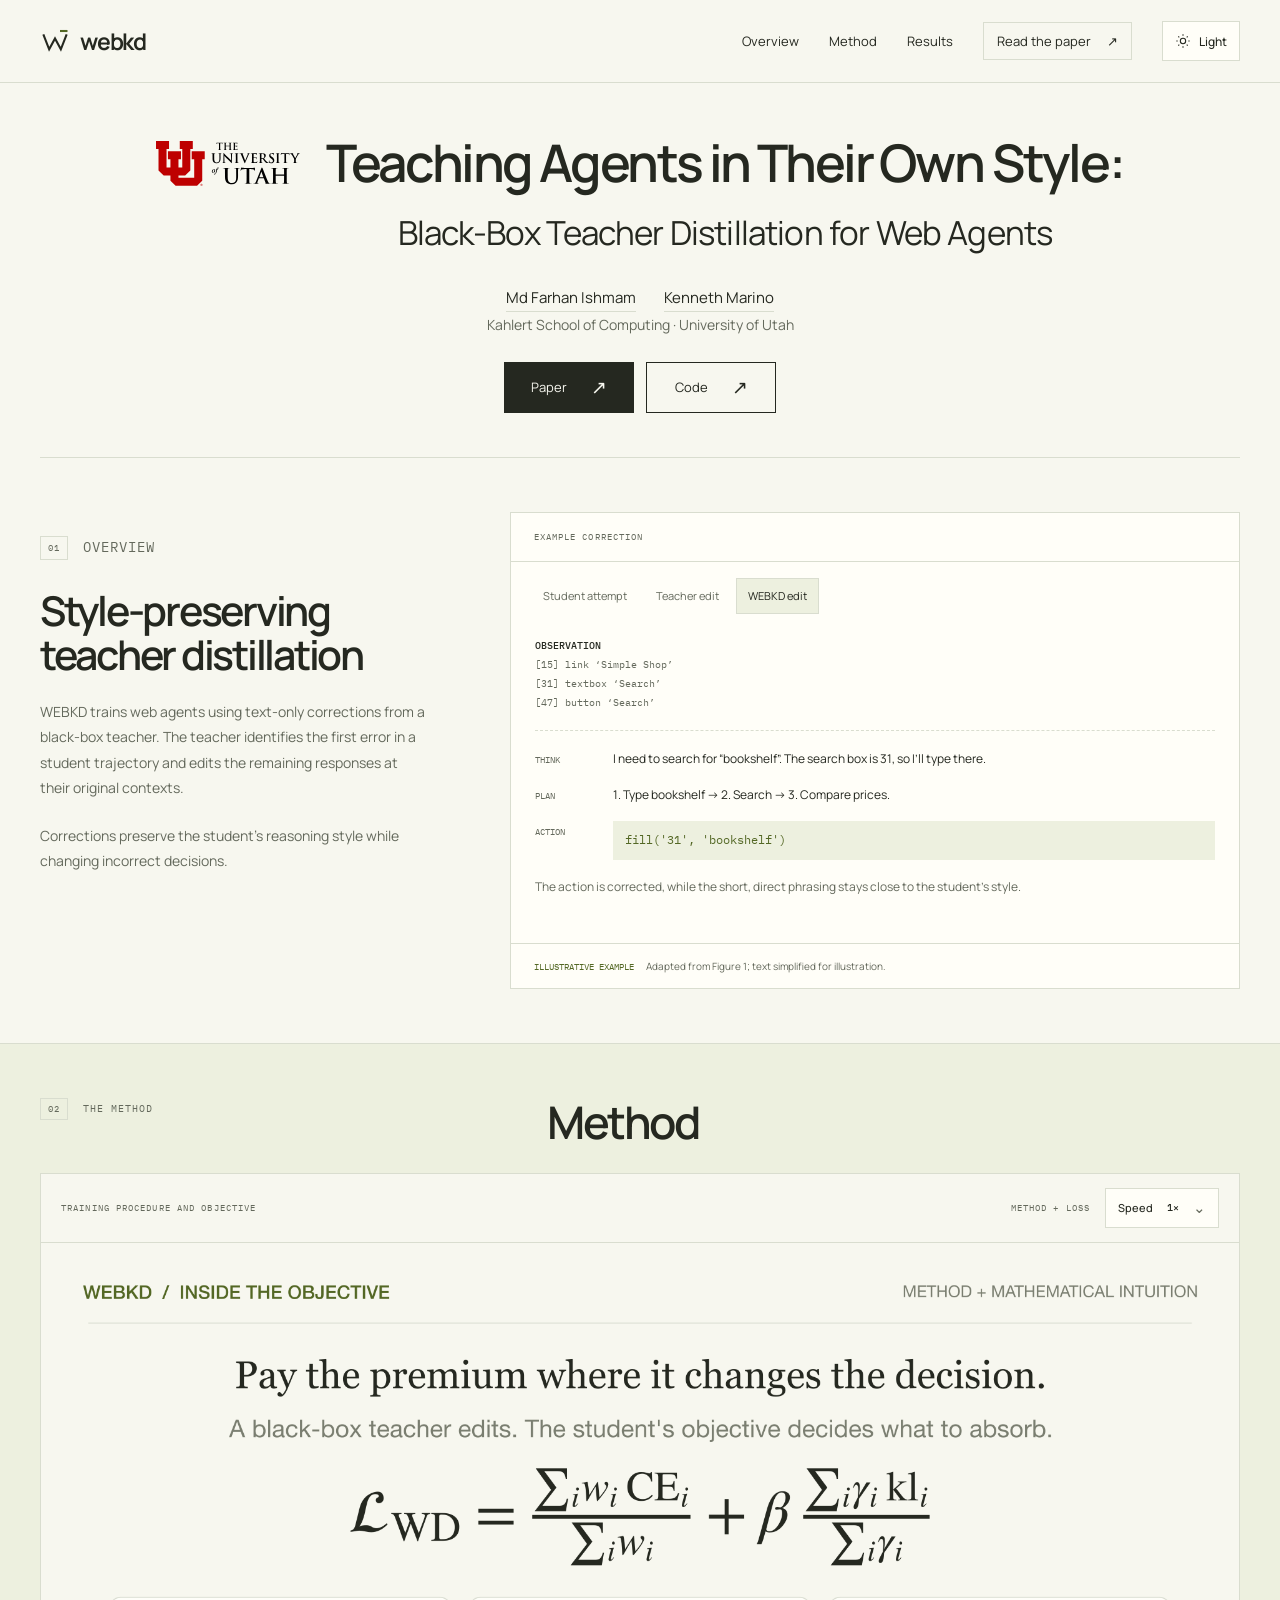
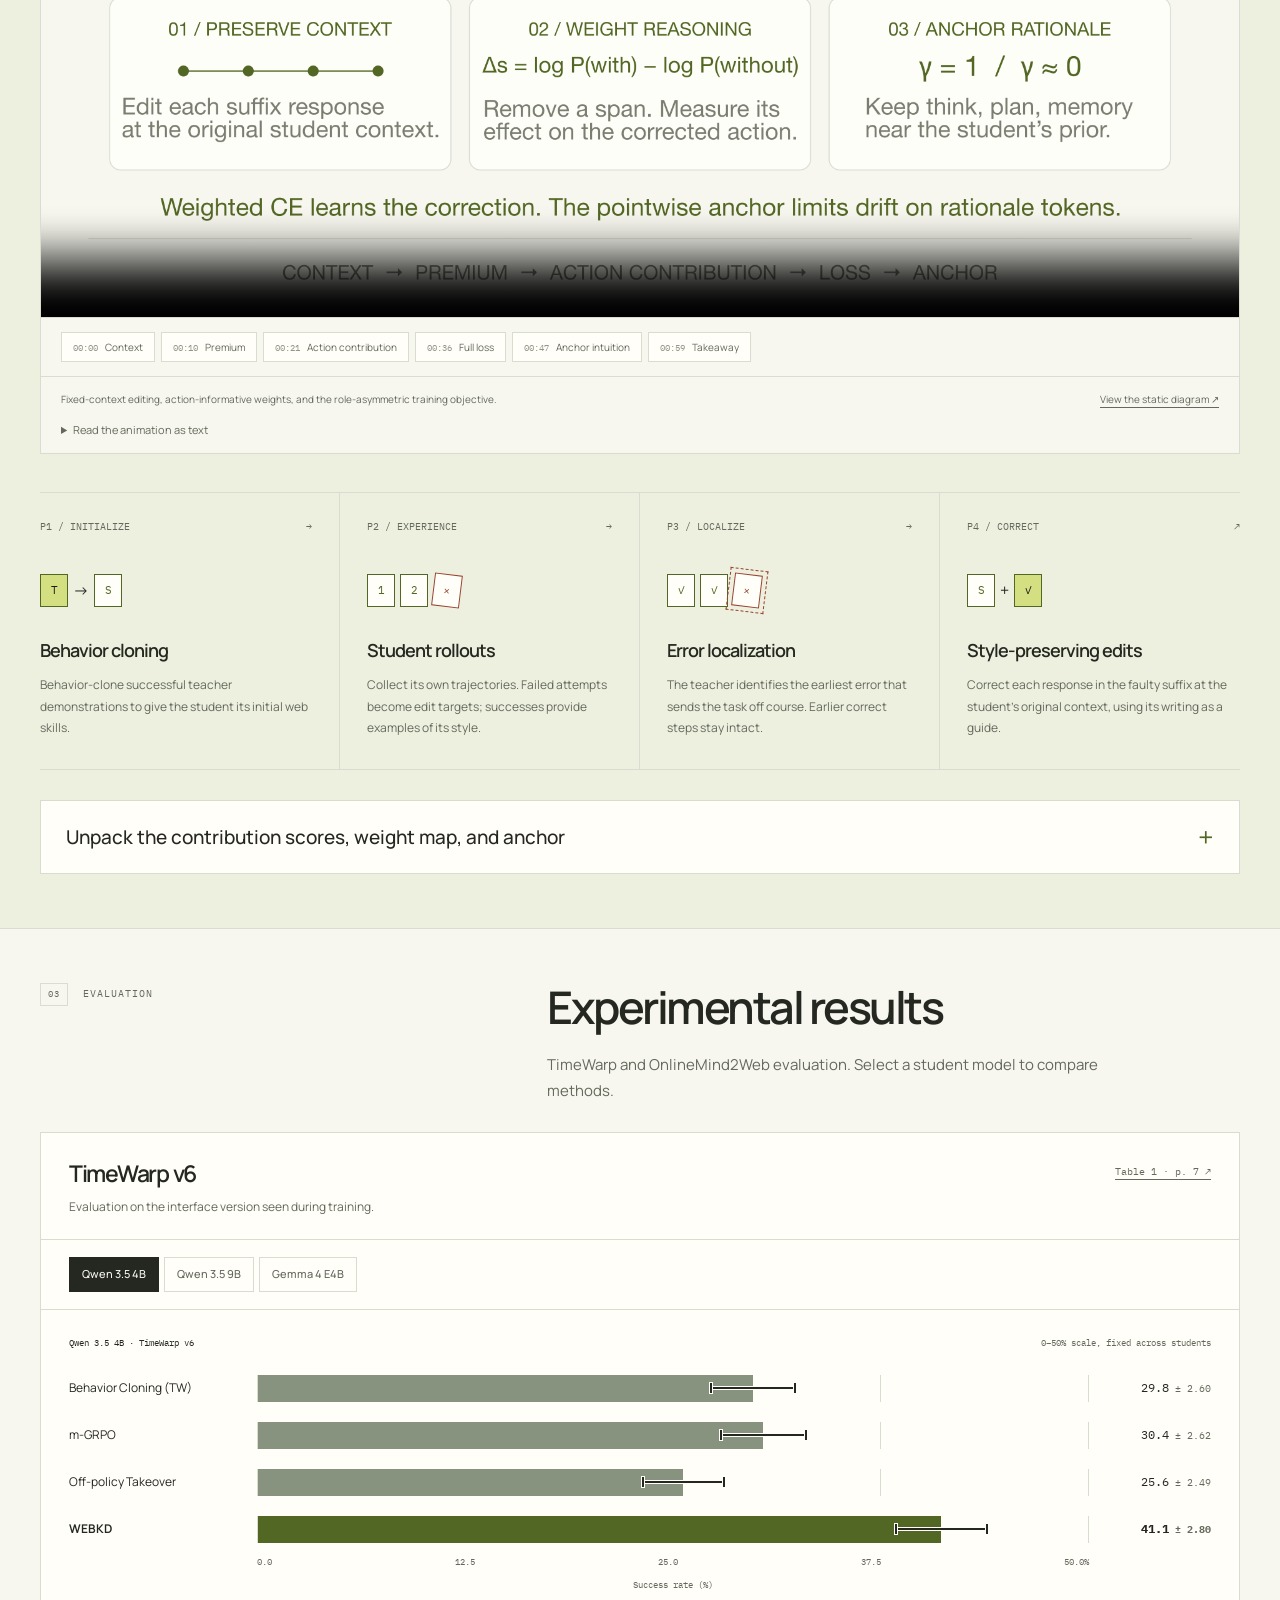
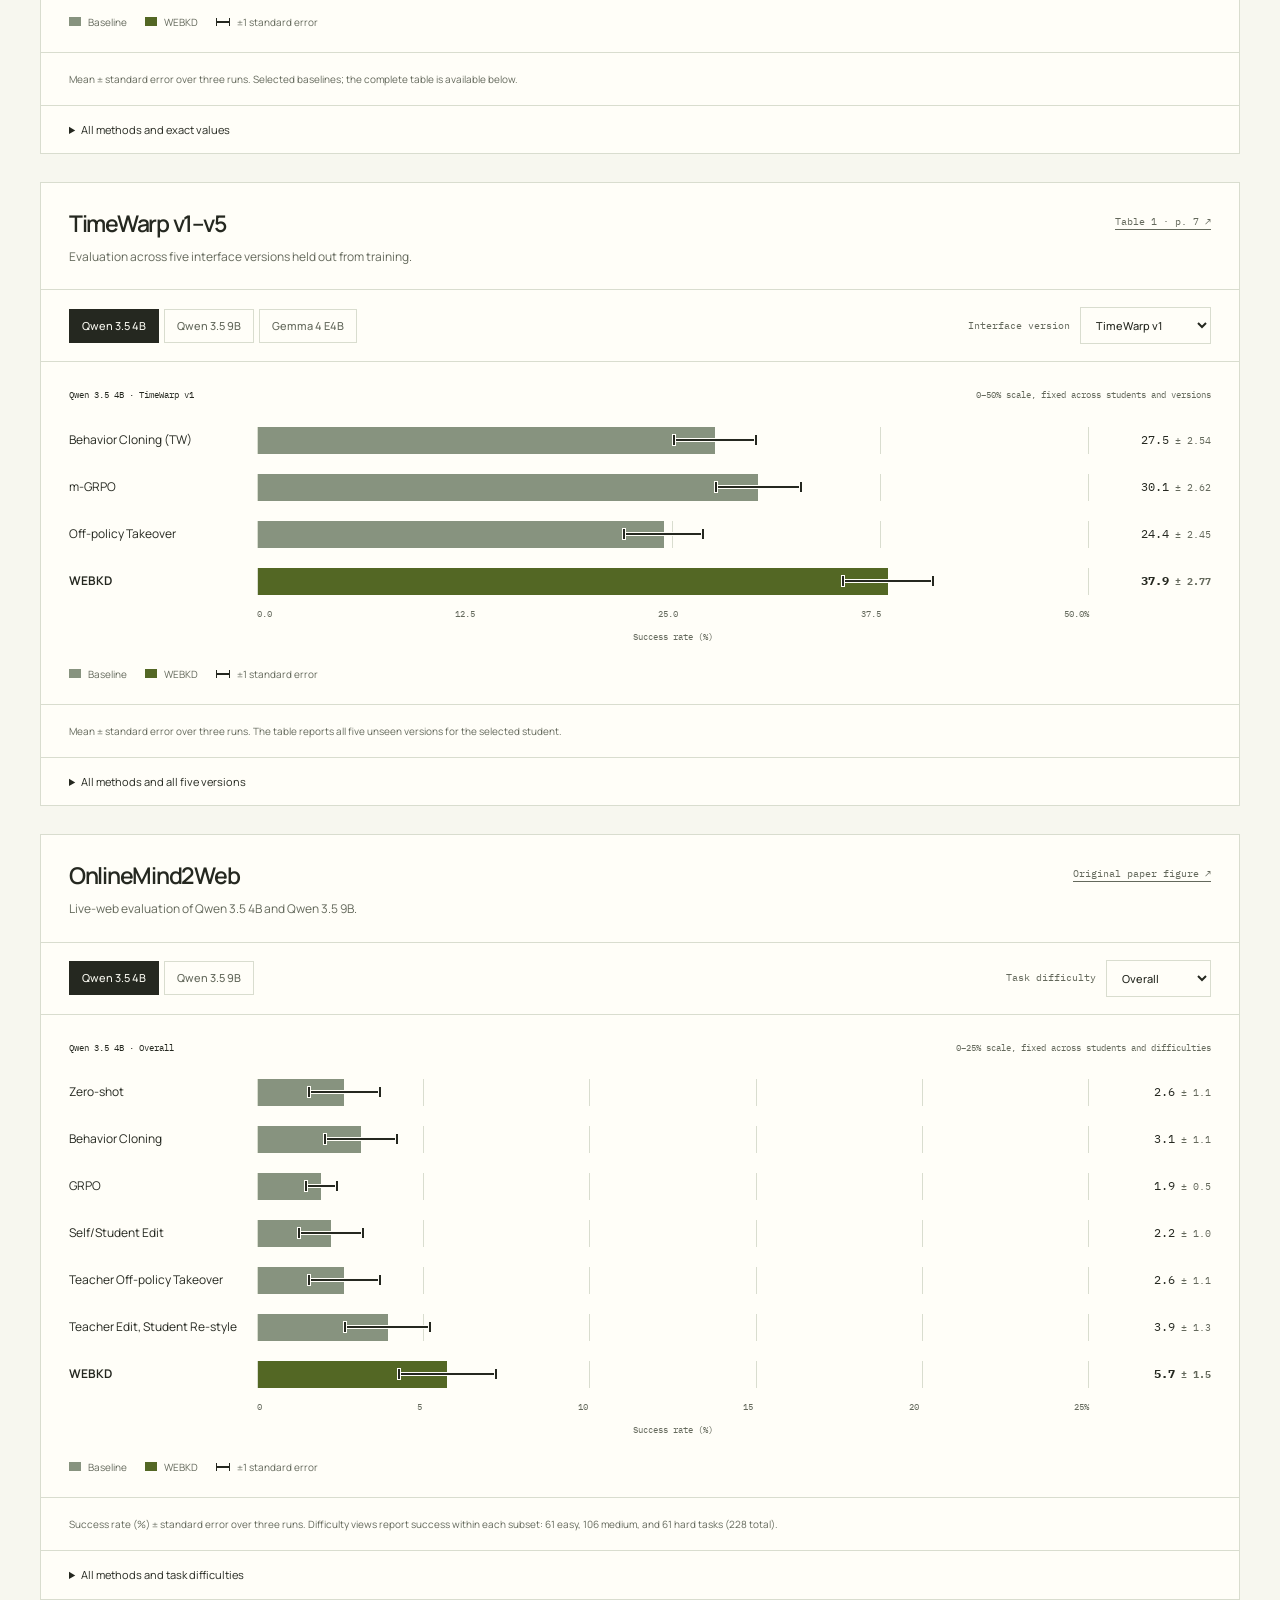
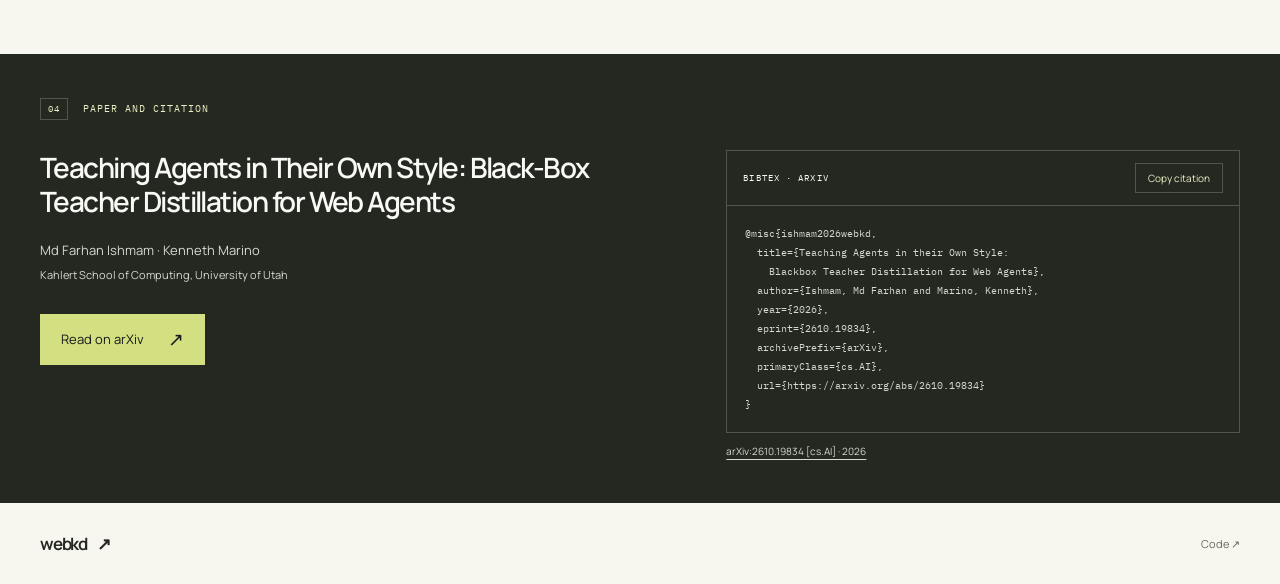
==== commit fd3bce26: "Link paper to arXiv:2610.19834 and update BibTeX Replace bundled-preprint links with the canonical a" ====
--- a/index.html
+++ b/index.html
@@ -44,7 +44,7 @@
   <header class="site-header">
     <div class="wrap header-inner">
       <a class="brand" href="#" aria-label="WEBKD home"><svg viewBox="0 0 36 36" aria-hidden="true"><path d="M4 10l7 18 7-13 7 13 7-18" fill="none" stroke="currentColor" stroke-width="2.5"/><path d="M24 6h9" stroke="var(--accent-dark)" stroke-width="2.5"/></svg>webkd</a>
-      <nav class="nav" id="nav" aria-label="Main navigation"><a href="#idea">Overview</a><a href="#method">Method</a><a href="#results">Results</a><a href="assets/webkd-paper.pdf" class="nav-paper">Read the paper <span aria-hidden="true">↗</span></a></nav>
+      <nav class="nav" id="nav" aria-label="Main navigation"><a href="#idea">Overview</a><a href="#method">Method</a><a href="#results">Results</a><a href="https://arxiv.org/abs/2610.19834" class="nav-paper">Read the paper <span aria-hidden="true">↗</span></a></nav>
       <div class="header-actions">
         <button class="theme-toggle" id="theme-toggle" type="button" aria-label="Switch to dark mode" aria-pressed="false" title="Switch to dark mode">
           <svg class="theme-icon-light" viewBox="0 0 24 24" fill="none" stroke="currentColor" stroke-width="1.6" aria-hidden="true"><circle cx="12" cy="12" r="4"/><path d="M12 2v2m0 16v2M2 12h2m16 0h2M5 5l1.4 1.4m11.2 11.2L19 19M5 19l1.4-1.4M17.6 6.4 19 5"/></svg>
@@ -64,7 +64,7 @@
           <h1 id="hero-title"><span class="paper-heading-main">Teaching Agents in Their <em>Own Style:</em></span> <span class="paper-heading-subtitle">Black-Box Teacher Distillation for Web Agents</span></h1>
           </div>
           <div class="author-block"><div class="names"><a href="mailto:farhan.ishmam@utah.edu">Md Farhan Ishmam</a><a href="mailto:kenneth.marino@utah.edu">Kenneth Marino</a></div><p class="muted">Kahlert School of Computing · University of Utah</p></div>
-          <div class="hero-actions"><a class="button primary" href="assets/webkd-paper.pdf" target="_blank" rel="noopener">Paper <span class="arrow" aria-hidden="true">↗</span></a><a class="button" href="https://github.com/sparklabutah/webkd" target="_blank" rel="noopener">Code <span class="arrow" aria-hidden="true">↗</span></a></div>
+          <div class="hero-actions"><a class="button primary" href="https://arxiv.org/abs/2610.19834" target="_blank" rel="noopener">Paper <span class="arrow" aria-hidden="true">↗</span></a><a class="button" href="https://github.com/sparklabutah/webkd" target="_blank" rel="noopener">Code <span class="arrow" aria-hidden="true">↗</span></a></div>
         </div>
         <figure class="hero-art" aria-label="Illustration of an agent selecting the wrong search element and a teacher correcting its action">
           <div class="sheet">
@@ -126,14 +126,14 @@
           <article class="loss-detail"><span class="mono">Eq. 4 / Credit assignment</span><h4>Leave-one-out action contribution</h4><div class="equation-canvas"><img src="assets/formulas/information.svg" alt="Delta s is the frozen student's log probability of the corrected action with the span minus without the span." loading="lazy"></div><p>Both scores use the frozen behavior-cloned student. A span earns credit when its presence increases the probability of the corrected action. Negative contributions stay in the ranking.</p></article>
           <article class="loss-detail"><span class="mono">Eq. 10 / From rank to weight</span><h4>Within-step rank weights</h4><div class="equation-canvas"><img src="assets/formulas/weights.svg" alt="Rank-derived weights are contracted toward the midpoint according to contribution spread, then clipped between phi and one." loading="lazy"></div><p>Ranks are normalized within each step; ties share their average rank. With φ = 0.1 and τ = 0.05 nats, identical contributions yield 0.55. Action and step CE weights are pinned to 1.</p></article>
           <article class="loss-detail"><span class="mono">Eq. 5 / How far to move</span><h4>Role-asymmetric anchoring</h4><div class="equation-canvas"><img src="assets/formulas/kl.svg" alt="The pointwise penalty is exp d minus d minus one; d is the seed log probability minus the current policy log probability of a target token." loading="lazy"></div><p>Here pᵢ is the current student’s target-token probability and qᵢ is the frozen seed’s. On corpus target tokens, use γ = 1 for think/plan/memory and γ = 10⁻⁶ elsewhere. This pointwise surrogate is not an exact full-vocabulary KL. β = 0.03 in the reported configuration.</p></article>
-        </div><p class="loss-note">Notation: π<sub>BC</sub> is the frozen behavior-cloned seed, π<sub>θ</sub> is the student being trained. <a href="design-explorer.html#math">Explore the formulas and a numerical example ↗</a> · <a href="assets/webkd-paper.pdf#page=17" target="_blank" rel="noopener">Appendix B.4–B.5 ↗</a></p></details>
+        </div><p class="loss-note">Notation: π<sub>BC</sub> is the frozen behavior-cloned seed, π<sub>θ</sub> is the student being trained. <a href="design-explorer.html#math">Explore the formulas and a numerical example ↗</a> · <a href="https://arxiv.org/pdf/2610.19834#page=17" target="_blank" rel="noopener">Appendix B.4–B.5 ↗</a></p></details>
       </div>
     </div></section>
     <section class="section results wrap" id="results" aria-labelledby="results-title">
       <div class="section-head"><p class="section-number"><span>03</span> Evaluation</p><div><h2 id="results-title">Experimental results</h2><p class="lead">TimeWarp and OnlineMind2Web evaluation. Select a student model to compare methods.</p></div></div>
 
       <article class="benchmark-panel" data-benchmark="seen" aria-labelledby="seen-results-title">
-        <header class="benchmark-heading"><div><h3 id="seen-results-title">TimeWarp v6</h3><p>Evaluation on the interface version seen during training.</p></div><a href="assets/webkd-paper.pdf#page=7" target="_blank" rel="noopener">Table 1 · p. 7 ↗</a></header>
+        <header class="benchmark-heading"><div><h3 id="seen-results-title">TimeWarp v6</h3><p>Evaluation on the interface version seen during training.</p></div><a href="https://arxiv.org/pdf/2610.19834#page=7" target="_blank" rel="noopener">Table 1 · p. 7 ↗</a></header>
         <div class="benchmark-controls"><div class="benchmark-models" role="group" aria-label="Student model for TimeWarp v6"></div></div>
         <figure class="benchmark-chart" aria-label="TimeWarp v6 success rates">
           <div class="benchmark-chart-meta"><span class="benchmark-context">TimeWarp v6</span><span class="benchmark-scale-note"></span></div>
@@ -147,7 +147,7 @@
       </article>
 
       <article class="benchmark-panel" data-benchmark="unseen" aria-labelledby="unseen-results-title">
-        <header class="benchmark-heading"><div><h3 id="unseen-results-title">TimeWarp v1–v5</h3><p>Evaluation across five interface versions held out from training.</p></div><a href="assets/webkd-paper.pdf#page=7" target="_blank" rel="noopener">Table 1 · p. 7 ↗</a></header>
+        <header class="benchmark-heading"><div><h3 id="unseen-results-title">TimeWarp v1–v5</h3><p>Evaluation across five interface versions held out from training.</p></div><a href="https://arxiv.org/pdf/2610.19834#page=7" target="_blank" rel="noopener">Table 1 · p. 7 ↗</a></header>
         <div class="benchmark-controls"><div class="benchmark-models" role="group" aria-label="Student model for unseen TimeWarp versions"></div><label class="benchmark-select">Interface version <select class="benchmark-version" aria-label="Unseen TimeWarp interface version"></select></label></div>
         <figure class="benchmark-chart" aria-label="Unseen TimeWarp success rates">
           <div class="benchmark-chart-meta"><span class="benchmark-context">TimeWarp v1</span><span class="benchmark-scale-note"></span></div>
@@ -174,12 +174,16 @@
         <span class="benchmark-status visually-hidden" role="status" aria-live="polite"></span>
       </article>
     </section>
-    <section class="paper-section" id="paper" aria-labelledby="paper-heading"><div class="wrap"><p class="section-number"><span>04</span> Paper and citation</p><div class="paper-layout"><div><h2 id="paper-heading">Teaching Agents in Their Own Style: Black-Box Teacher Distillation for Web Agents</h2><p class="paper-authors">Md Farhan Ishmam · Kenneth Marino</p><p class="institution">Kahlert School of Computing, University of Utah</p><a class="button" href="assets/webkd-paper.pdf" target="_blank" rel="noopener">Open the preprint <span class="arrow" aria-hidden="true">↗</span></a></div><div><div class="citation"><div class="citation-header"><span class="mono">BibTeX · Preprint</span><button class="copy-button" id="copy-citation">Copy citation</button></div><pre id="citation-text">@misc{ishmamWebKD,
-  title={Teaching Agents in Their Own Style:
-    Black-Box Teacher Distillation for Web Agents},
+    <section class="paper-section" id="paper" aria-labelledby="paper-heading"><div class="wrap"><p class="section-number"><span>04</span> Paper and citation</p><div class="paper-layout"><div><h2 id="paper-heading">Teaching Agents in Their Own Style: Black-Box Teacher Distillation for Web Agents</h2><p class="paper-authors">Md Farhan Ishmam · Kenneth Marino</p><p class="institution">Kahlert School of Computing, University of Utah</p><a class="button" href="https://arxiv.org/abs/2610.19834" target="_blank" rel="noopener">Read on arXiv <span class="arrow" aria-hidden="true">↗</span></a></div><div><div class="citation"><div class="citation-header"><span class="mono">BibTeX · arXiv</span><button class="copy-button" id="copy-citation">Copy citation</button></div><pre id="citation-text">@misc{ishmam2026webkd,
+  title={Teaching Agents in their Own Style:
+    Blackbox Teacher Distillation for Web Agents},
   author={Ishmam, Md Farhan and Marino, Kenneth},
-  note={Preprint}
-}</pre></div><p class="cite-note">Provisional citation for the supplied preprint; update with the archival identifier when available.</p><span class="visually-hidden" id="copy-status" role="status"></span></div></div></div></section>
+  year={2026},
+  eprint={2610.19834},
+  archivePrefix={arXiv},
+  primaryClass={cs.AI},
+  url={https://arxiv.org/abs/2610.19834}
+}</pre></div><p class="cite-note"><a href="https://arxiv.org/abs/2610.19834" target="_blank" rel="noopener">arXiv:2610.19834 [cs.AI] · 2026</a></p><span class="visually-hidden" id="copy-status" role="status"></span></div></div></div></section>
   </main>
   <footer class="wrap footer"><a class="brand" href="#">webkd<span aria-hidden="true">↗</span></a><div class="footer-links"><a href="https://github.com/sparklabutah/webkd" target="_blank" rel="noopener">Code ↗</a></div></footer>
 
@@ -204,7 +208,7 @@
       catch{const range=document.createRange();range.selectNodeContents(document.getElementById('citation-text'));const selection=window.getSelection();selection.removeAllRanges();selection.addRange(range);button.textContent='Text selected';document.getElementById('copy-status').textContent='Citation selected. Press Control C or Command C to copy.';}
     });
   </script>
-  <script src="results-data.js?v=20261014-r3"></script>
+  <script src="results-data.js?v=20261014-r4"></script>
   <script src="results.js?v=20261014-r3"></script>
   <script src="design-preview.js?v=20261014-r4"></script>
   <script src="site-video.js?v=20261014-r3"></script>
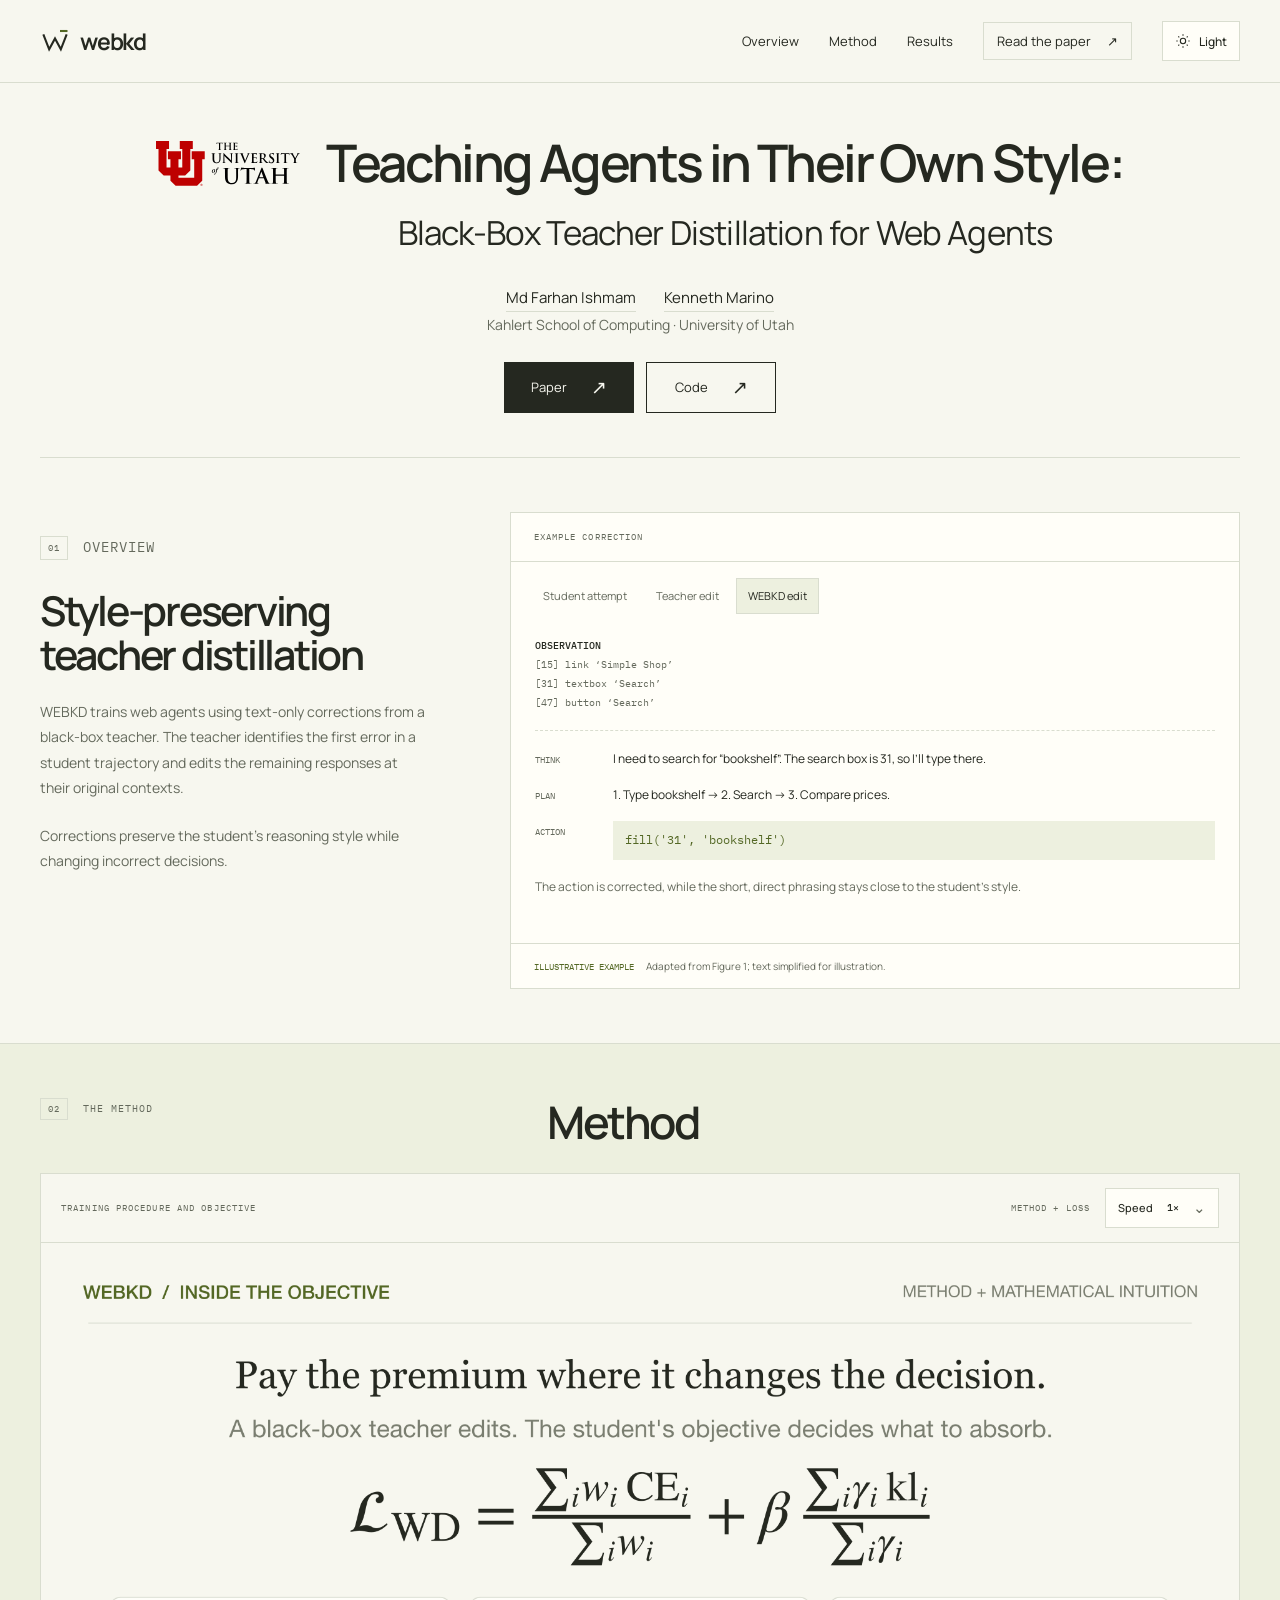
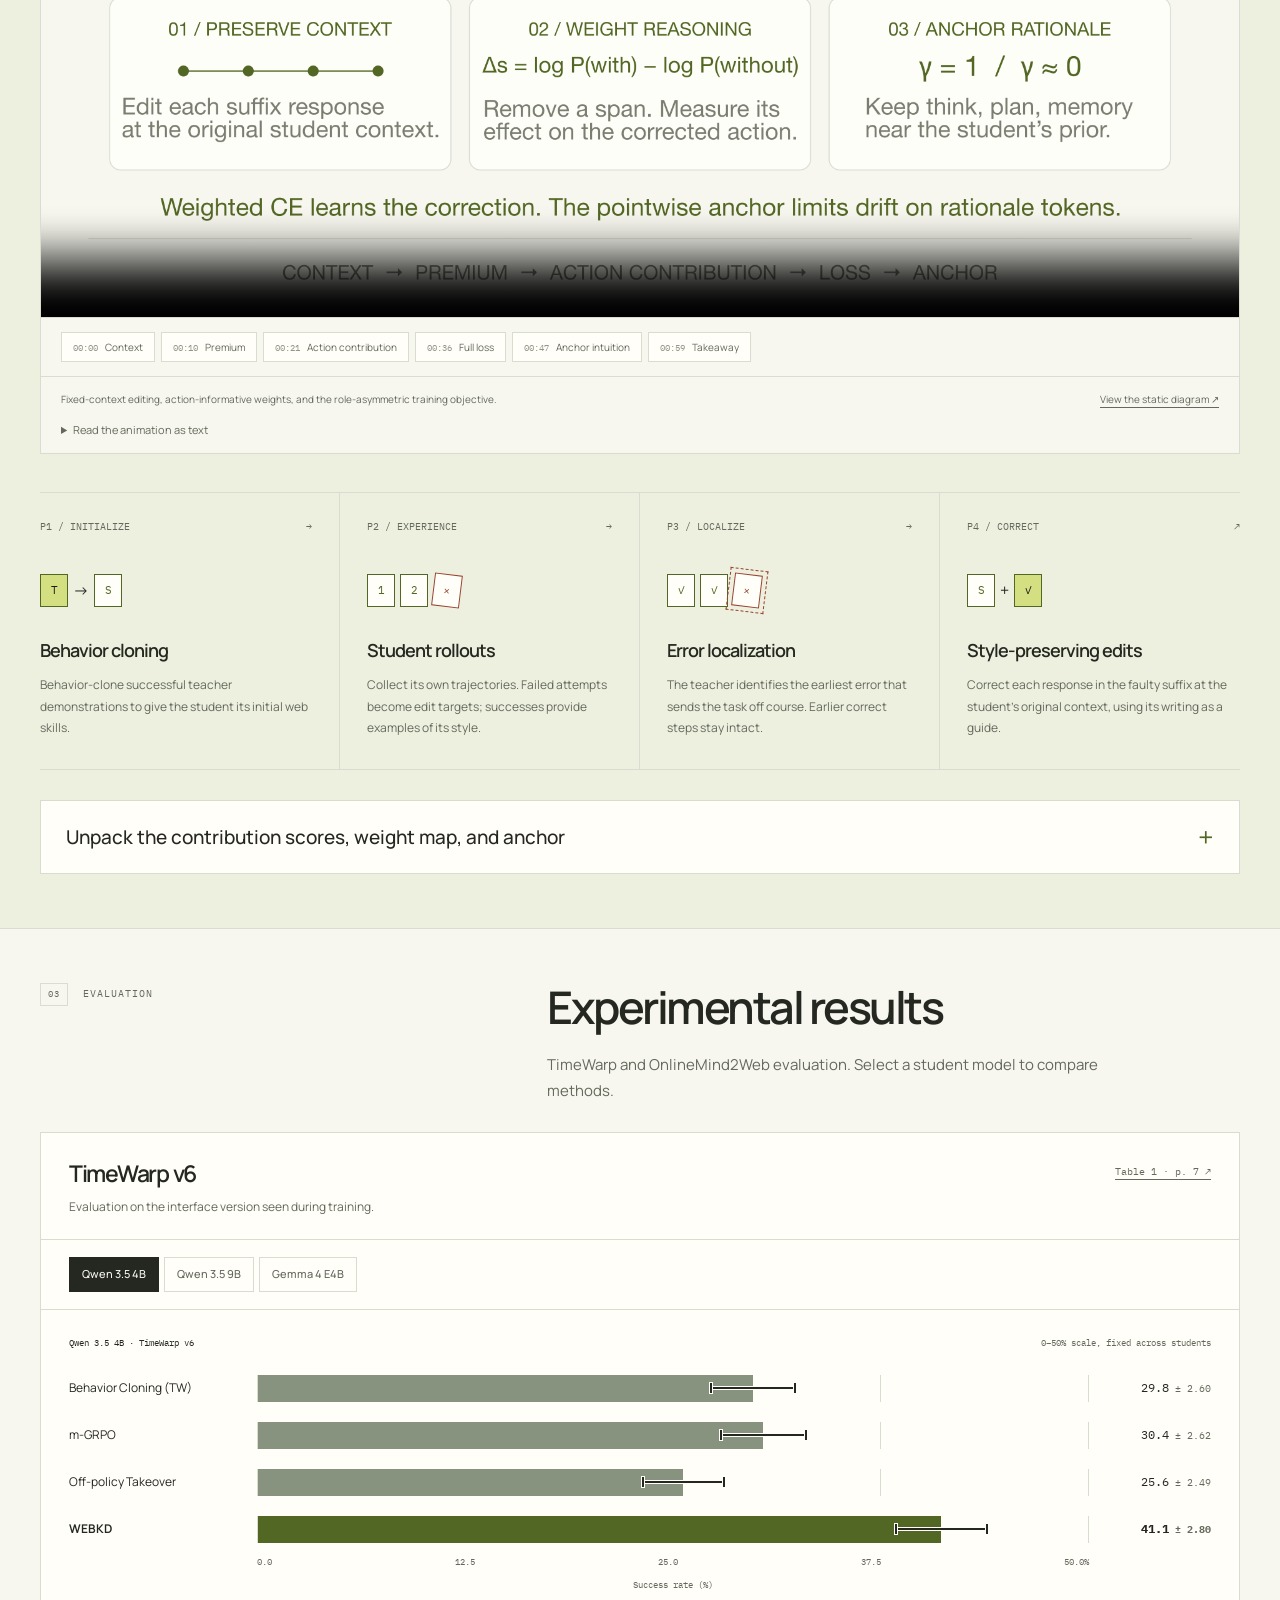
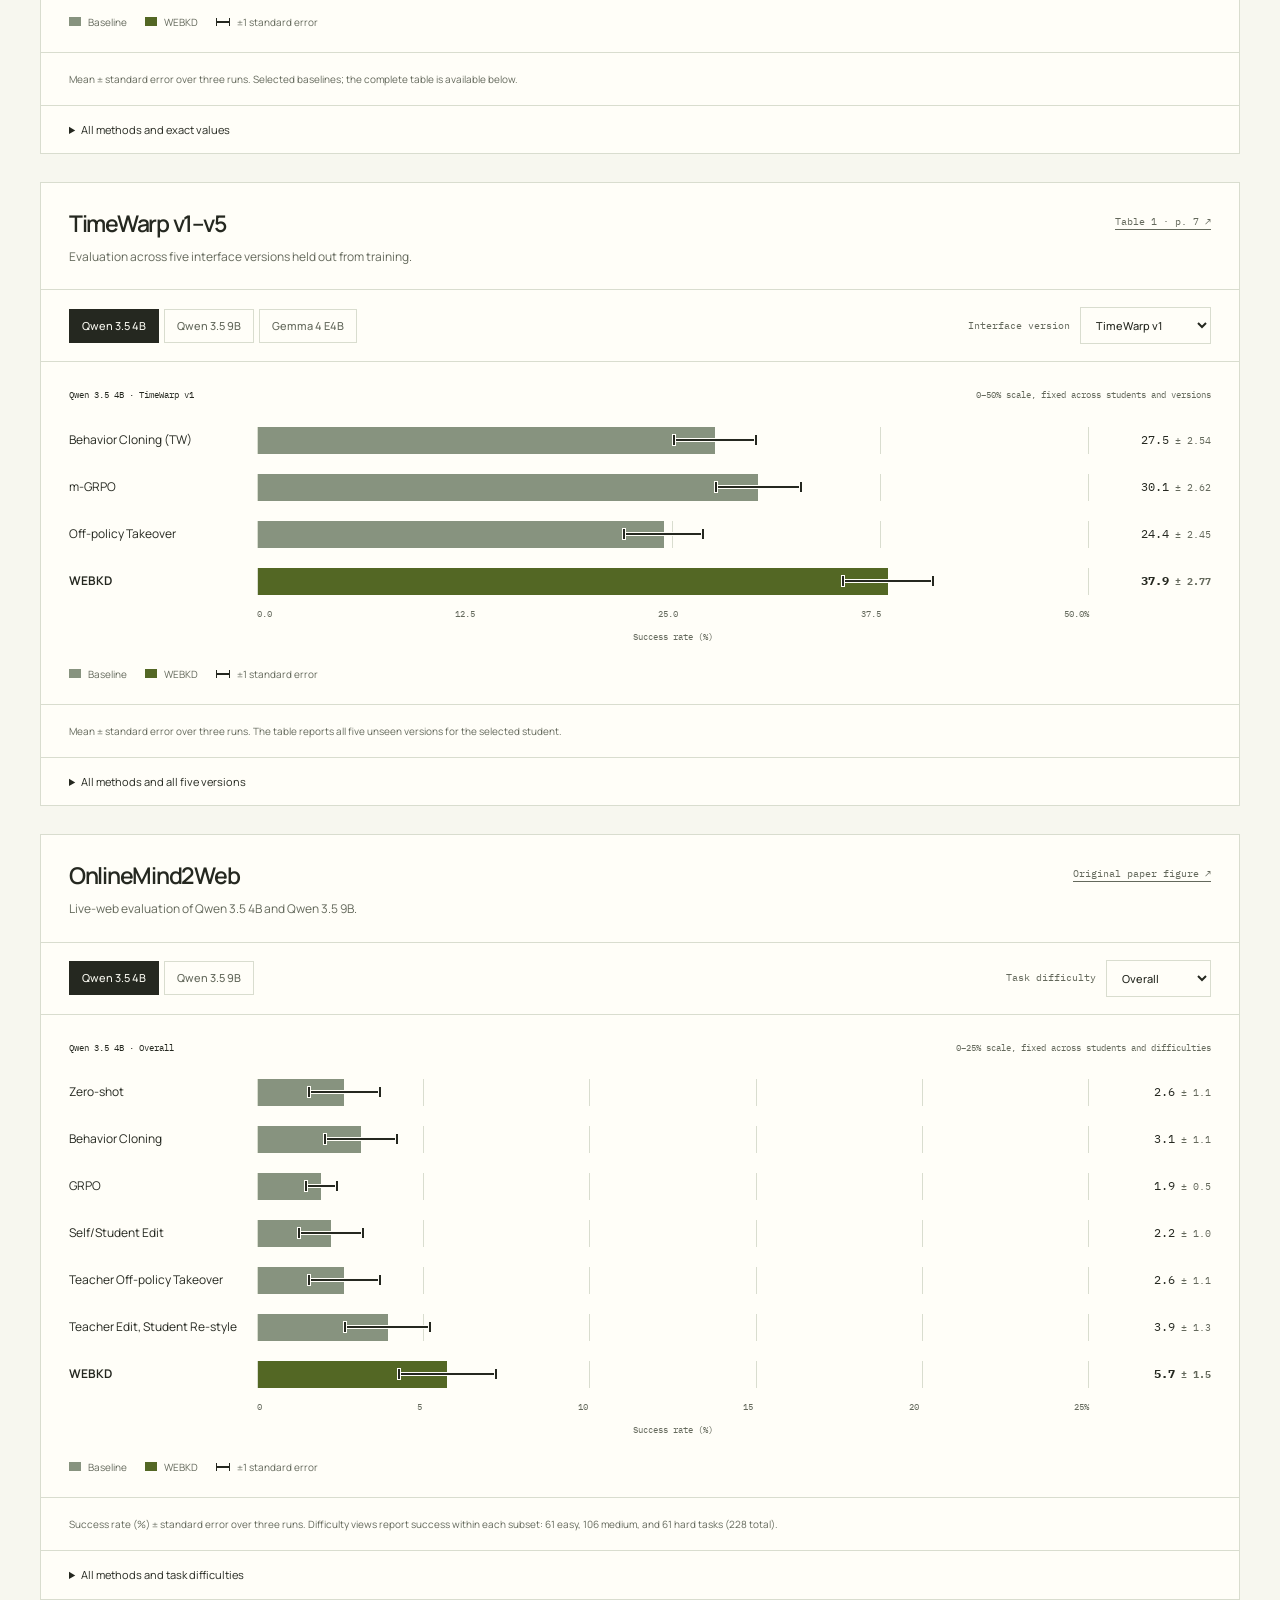
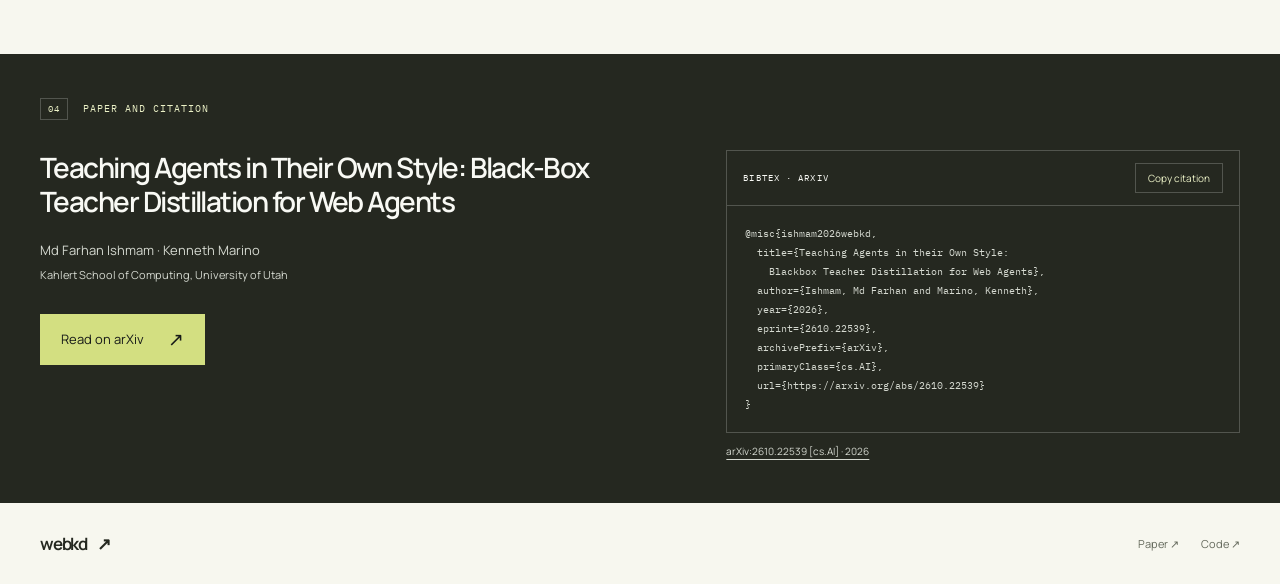
==== commit 93282422: "Update arXiv paper links and add paper before footer code" ====
--- a/index.html
+++ b/index.html
@@ -44,7 +44,7 @@
   <header class="site-header">
     <div class="wrap header-inner">
       <a class="brand" href="#" aria-label="WEBKD home"><svg viewBox="0 0 36 36" aria-hidden="true"><path d="M4 10l7 18 7-13 7 13 7-18" fill="none" stroke="currentColor" stroke-width="2.5"/><path d="M24 6h9" stroke="var(--accent-dark)" stroke-width="2.5"/></svg>webkd</a>
-      <nav class="nav" id="nav" aria-label="Main navigation"><a href="#idea">Overview</a><a href="#method">Method</a><a href="#results">Results</a><a href="https://arxiv.org/abs/2610.19834" class="nav-paper">Read the paper <span aria-hidden="true">↗</span></a></nav>
+      <nav class="nav" id="nav" aria-label="Main navigation"><a href="#idea">Overview</a><a href="#method">Method</a><a href="#results">Results</a><a href="https://arxiv.org/abs/2610.22539" class="nav-paper">Read the paper <span aria-hidden="true">↗</span></a></nav>
       <div class="header-actions">
         <button class="theme-toggle" id="theme-toggle" type="button" aria-label="Switch to dark mode" aria-pressed="false" title="Switch to dark mode">
           <svg class="theme-icon-light" viewBox="0 0 24 24" fill="none" stroke="currentColor" stroke-width="1.6" aria-hidden="true"><circle cx="12" cy="12" r="4"/><path d="M12 2v2m0 16v2M2 12h2m16 0h2M5 5l1.4 1.4m11.2 11.2L19 19M5 19l1.4-1.4M17.6 6.4 19 5"/></svg>
@@ -64,7 +64,7 @@
           <h1 id="hero-title"><span class="paper-heading-main">Teaching Agents in Their <em>Own Style:</em></span> <span class="paper-heading-subtitle">Black-Box Teacher Distillation for Web Agents</span></h1>
           </div>
           <div class="author-block"><div class="names"><a href="mailto:farhan.ishmam@utah.edu">Md Farhan Ishmam</a><a href="mailto:kenneth.marino@utah.edu">Kenneth Marino</a></div><p class="muted">Kahlert School of Computing · University of Utah</p></div>
-          <div class="hero-actions"><a class="button primary" href="https://arxiv.org/abs/2610.19834" target="_blank" rel="noopener">Paper <span class="arrow" aria-hidden="true">↗</span></a><a class="button" href="https://github.com/sparklabutah/webkd" target="_blank" rel="noopener">Code <span class="arrow" aria-hidden="true">↗</span></a></div>
+          <div class="hero-actions"><a class="button primary" href="https://arxiv.org/abs/2610.22539" target="_blank" rel="noopener">Paper <span class="arrow" aria-hidden="true">↗</span></a><a class="button" href="https://github.com/sparklabutah/webkd" target="_blank" rel="noopener">Code <span class="arrow" aria-hidden="true">↗</span></a></div>
         </div>
         <figure class="hero-art" aria-label="Illustration of an agent selecting the wrong search element and a teacher correcting its action">
           <div class="sheet">
@@ -126,14 +126,14 @@
           <article class="loss-detail"><span class="mono">Eq. 4 / Credit assignment</span><h4>Leave-one-out action contribution</h4><div class="equation-canvas"><img src="assets/formulas/information.svg" alt="Delta s is the frozen student's log probability of the corrected action with the span minus without the span." loading="lazy"></div><p>Both scores use the frozen behavior-cloned student. A span earns credit when its presence increases the probability of the corrected action. Negative contributions stay in the ranking.</p></article>
           <article class="loss-detail"><span class="mono">Eq. 10 / From rank to weight</span><h4>Within-step rank weights</h4><div class="equation-canvas"><img src="assets/formulas/weights.svg" alt="Rank-derived weights are contracted toward the midpoint according to contribution spread, then clipped between phi and one." loading="lazy"></div><p>Ranks are normalized within each step; ties share their average rank. With φ = 0.1 and τ = 0.05 nats, identical contributions yield 0.55. Action and step CE weights are pinned to 1.</p></article>
           <article class="loss-detail"><span class="mono">Eq. 5 / How far to move</span><h4>Role-asymmetric anchoring</h4><div class="equation-canvas"><img src="assets/formulas/kl.svg" alt="The pointwise penalty is exp d minus d minus one; d is the seed log probability minus the current policy log probability of a target token." loading="lazy"></div><p>Here pᵢ is the current student’s target-token probability and qᵢ is the frozen seed’s. On corpus target tokens, use γ = 1 for think/plan/memory and γ = 10⁻⁶ elsewhere. This pointwise surrogate is not an exact full-vocabulary KL. β = 0.03 in the reported configuration.</p></article>
-        </div><p class="loss-note">Notation: π<sub>BC</sub> is the frozen behavior-cloned seed, π<sub>θ</sub> is the student being trained. <a href="design-explorer.html#math">Explore the formulas and a numerical example ↗</a> · <a href="https://arxiv.org/pdf/2610.19834#page=17" target="_blank" rel="noopener">Appendix B.4–B.5 ↗</a></p></details>
+        </div><p class="loss-note">Notation: π<sub>BC</sub> is the frozen behavior-cloned seed, π<sub>θ</sub> is the student being trained. <a href="design-explorer.html#math">Explore the formulas and a numerical example ↗</a> · <a href="https://arxiv.org/pdf/2610.22539#page=17" target="_blank" rel="noopener">Appendix B.4–B.5 ↗</a></p></details>
       </div>
     </div></section>
     <section class="section results wrap" id="results" aria-labelledby="results-title">
       <div class="section-head"><p class="section-number"><span>03</span> Evaluation</p><div><h2 id="results-title">Experimental results</h2><p class="lead">TimeWarp and OnlineMind2Web evaluation. Select a student model to compare methods.</p></div></div>
 
       <article class="benchmark-panel" data-benchmark="seen" aria-labelledby="seen-results-title">
-        <header class="benchmark-heading"><div><h3 id="seen-results-title">TimeWarp v6</h3><p>Evaluation on the interface version seen during training.</p></div><a href="https://arxiv.org/pdf/2610.19834#page=7" target="_blank" rel="noopener">Table 1 · p. 7 ↗</a></header>
+        <header class="benchmark-heading"><div><h3 id="seen-results-title">TimeWarp v6</h3><p>Evaluation on the interface version seen during training.</p></div><a href="https://arxiv.org/pdf/2610.22539#page=7" target="_blank" rel="noopener">Table 1 · p. 7 ↗</a></header>
         <div class="benchmark-controls"><div class="benchmark-models" role="group" aria-label="Student model for TimeWarp v6"></div></div>
         <figure class="benchmark-chart" aria-label="TimeWarp v6 success rates">
           <div class="benchmark-chart-meta"><span class="benchmark-context">TimeWarp v6</span><span class="benchmark-scale-note"></span></div>
@@ -147,7 +147,7 @@
       </article>
 
       <article class="benchmark-panel" data-benchmark="unseen" aria-labelledby="unseen-results-title">
-        <header class="benchmark-heading"><div><h3 id="unseen-results-title">TimeWarp v1–v5</h3><p>Evaluation across five interface versions held out from training.</p></div><a href="https://arxiv.org/pdf/2610.19834#page=7" target="_blank" rel="noopener">Table 1 · p. 7 ↗</a></header>
+        <header class="benchmark-heading"><div><h3 id="unseen-results-title">TimeWarp v1–v5</h3><p>Evaluation across five interface versions held out from training.</p></div><a href="https://arxiv.org/pdf/2610.22539#page=7" target="_blank" rel="noopener">Table 1 · p. 7 ↗</a></header>
         <div class="benchmark-controls"><div class="benchmark-models" role="group" aria-label="Student model for unseen TimeWarp versions"></div><label class="benchmark-select">Interface version <select class="benchmark-version" aria-label="Unseen TimeWarp interface version"></select></label></div>
         <figure class="benchmark-chart" aria-label="Unseen TimeWarp success rates">
           <div class="benchmark-chart-meta"><span class="benchmark-context">TimeWarp v1</span><span class="benchmark-scale-note"></span></div>
@@ -174,18 +174,18 @@
         <span class="benchmark-status visually-hidden" role="status" aria-live="polite"></span>
       </article>
     </section>
-    <section class="paper-section" id="paper" aria-labelledby="paper-heading"><div class="wrap"><p class="section-number"><span>04</span> Paper and citation</p><div class="paper-layout"><div><h2 id="paper-heading">Teaching Agents in Their Own Style: Black-Box Teacher Distillation for Web Agents</h2><p class="paper-authors">Md Farhan Ishmam · Kenneth Marino</p><p class="institution">Kahlert School of Computing, University of Utah</p><a class="button" href="https://arxiv.org/abs/2610.19834" target="_blank" rel="noopener">Read on arXiv <span class="arrow" aria-hidden="true">↗</span></a></div><div><div class="citation"><div class="citation-header"><span class="mono">BibTeX · arXiv</span><button class="copy-button" id="copy-citation">Copy citation</button></div><pre id="citation-text">@misc{ishmam2026webkd,
+    <section class="paper-section" id="paper" aria-labelledby="paper-heading"><div class="wrap"><p class="section-number"><span>04</span> Paper and citation</p><div class="paper-layout"><div><h2 id="paper-heading">Teaching Agents in Their Own Style: Black-Box Teacher Distillation for Web Agents</h2><p class="paper-authors">Md Farhan Ishmam · Kenneth Marino</p><p class="institution">Kahlert School of Computing, University of Utah</p><a class="button" href="https://arxiv.org/abs/2610.22539" target="_blank" rel="noopener">Read on arXiv <span class="arrow" aria-hidden="true">↗</span></a></div><div><div class="citation"><div class="citation-header"><span class="mono">BibTeX · arXiv</span><button class="copy-button" id="copy-citation">Copy citation</button></div><pre id="citation-text">@misc{ishmam2026webkd,
   title={Teaching Agents in their Own Style:
     Blackbox Teacher Distillation for Web Agents},
   author={Ishmam, Md Farhan and Marino, Kenneth},
   year={2026},
-  eprint={2610.19834},
+  eprint={2610.22539},
   archivePrefix={arXiv},
   primaryClass={cs.AI},
-  url={https://arxiv.org/abs/2610.19834}
-}</pre></div><p class="cite-note"><a href="https://arxiv.org/abs/2610.19834" target="_blank" rel="noopener">arXiv:2610.19834 [cs.AI] · 2026</a></p><span class="visually-hidden" id="copy-status" role="status"></span></div></div></div></section>
+  url={https://arxiv.org/abs/2610.22539}
+}</pre></div><p class="cite-note"><a href="https://arxiv.org/abs/2610.22539" target="_blank" rel="noopener">arXiv:2610.22539 [cs.AI] · 2026</a></p><span class="visually-hidden" id="copy-status" role="status"></span></div></div></div></section>
   </main>
-  <footer class="wrap footer"><a class="brand" href="#">webkd<span aria-hidden="true">↗</span></a><div class="footer-links"><a href="https://github.com/sparklabutah/webkd" target="_blank" rel="noopener">Code ↗</a></div></footer>
+  <footer class="wrap footer"><a class="brand" href="#">webkd<span aria-hidden="true">↗</span></a><div class="footer-links"><a href="https://arxiv.org/abs/2610.22539" target="_blank" rel="noopener">Paper ↗</a><a href="https://github.com/sparklabutah/webkd" target="_blank" rel="noopener">Code ↗</a></div></footer>
 
   <script>
     const traces = {
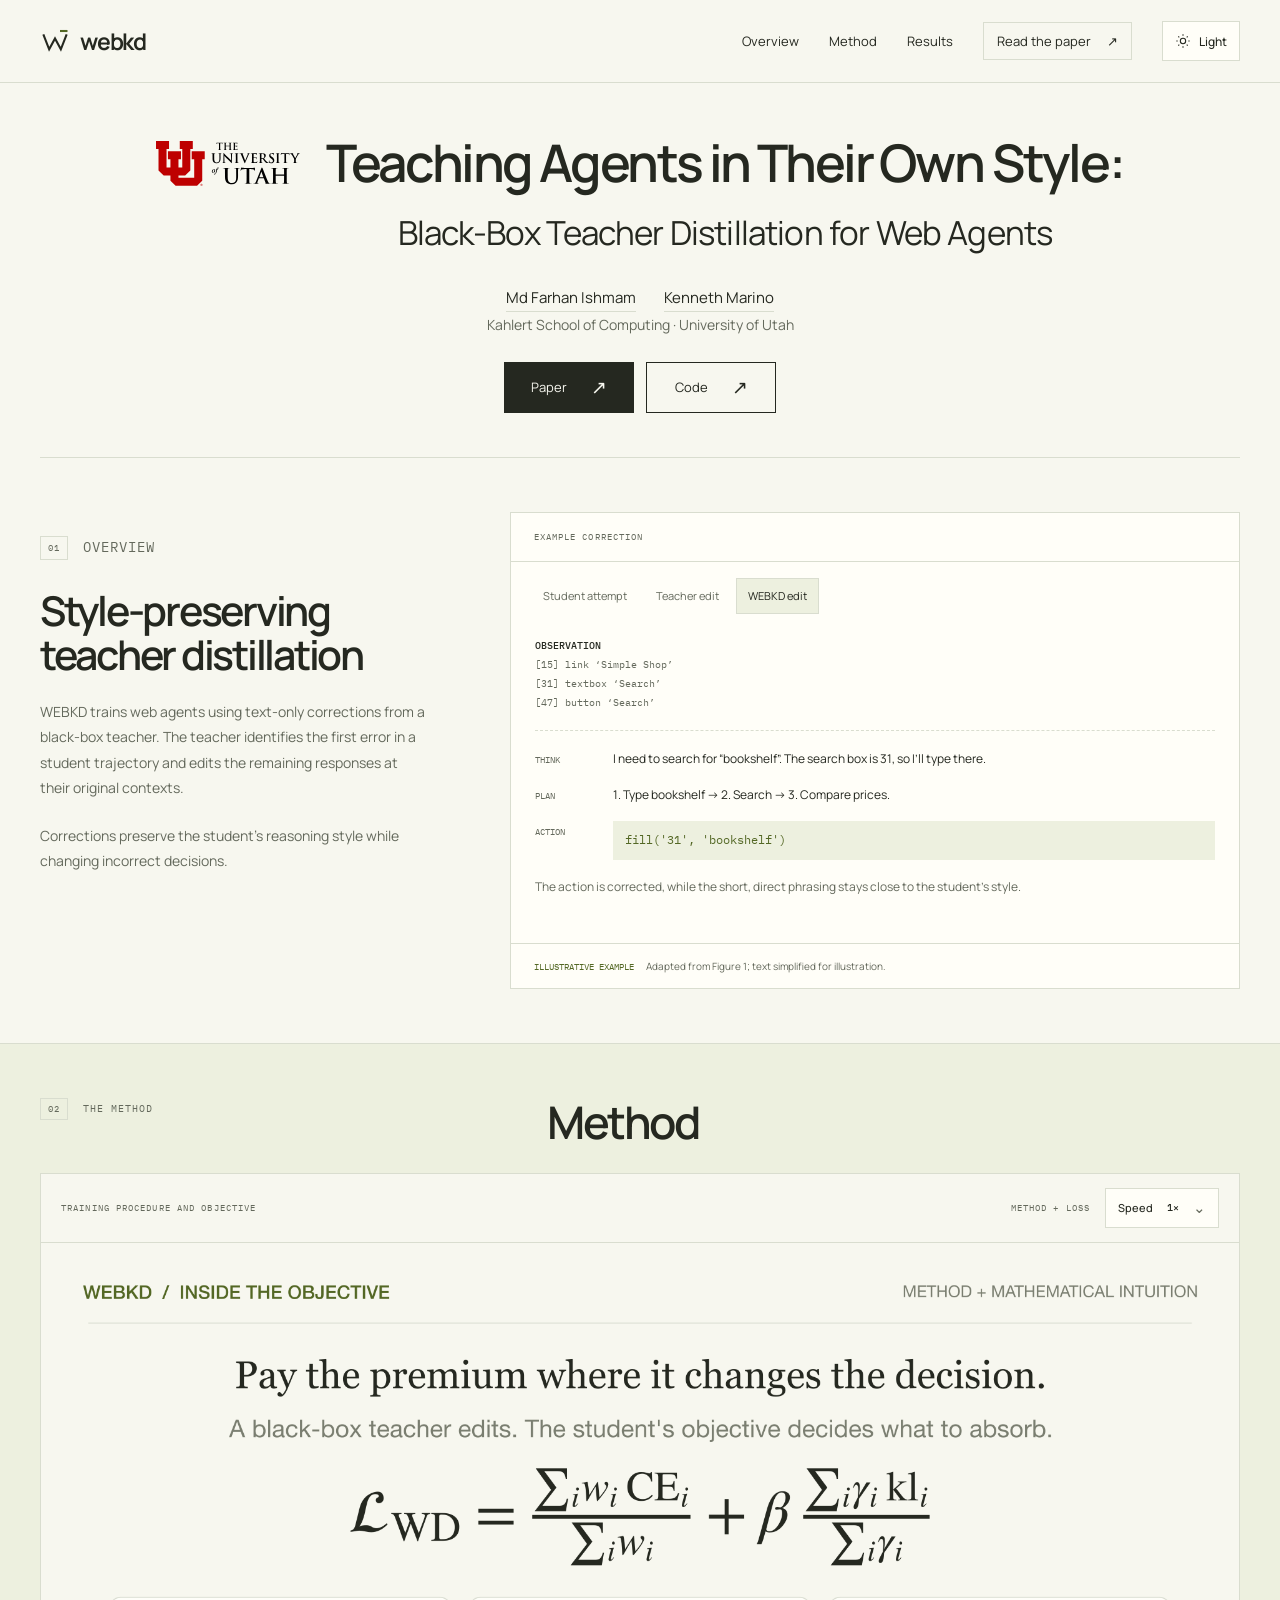
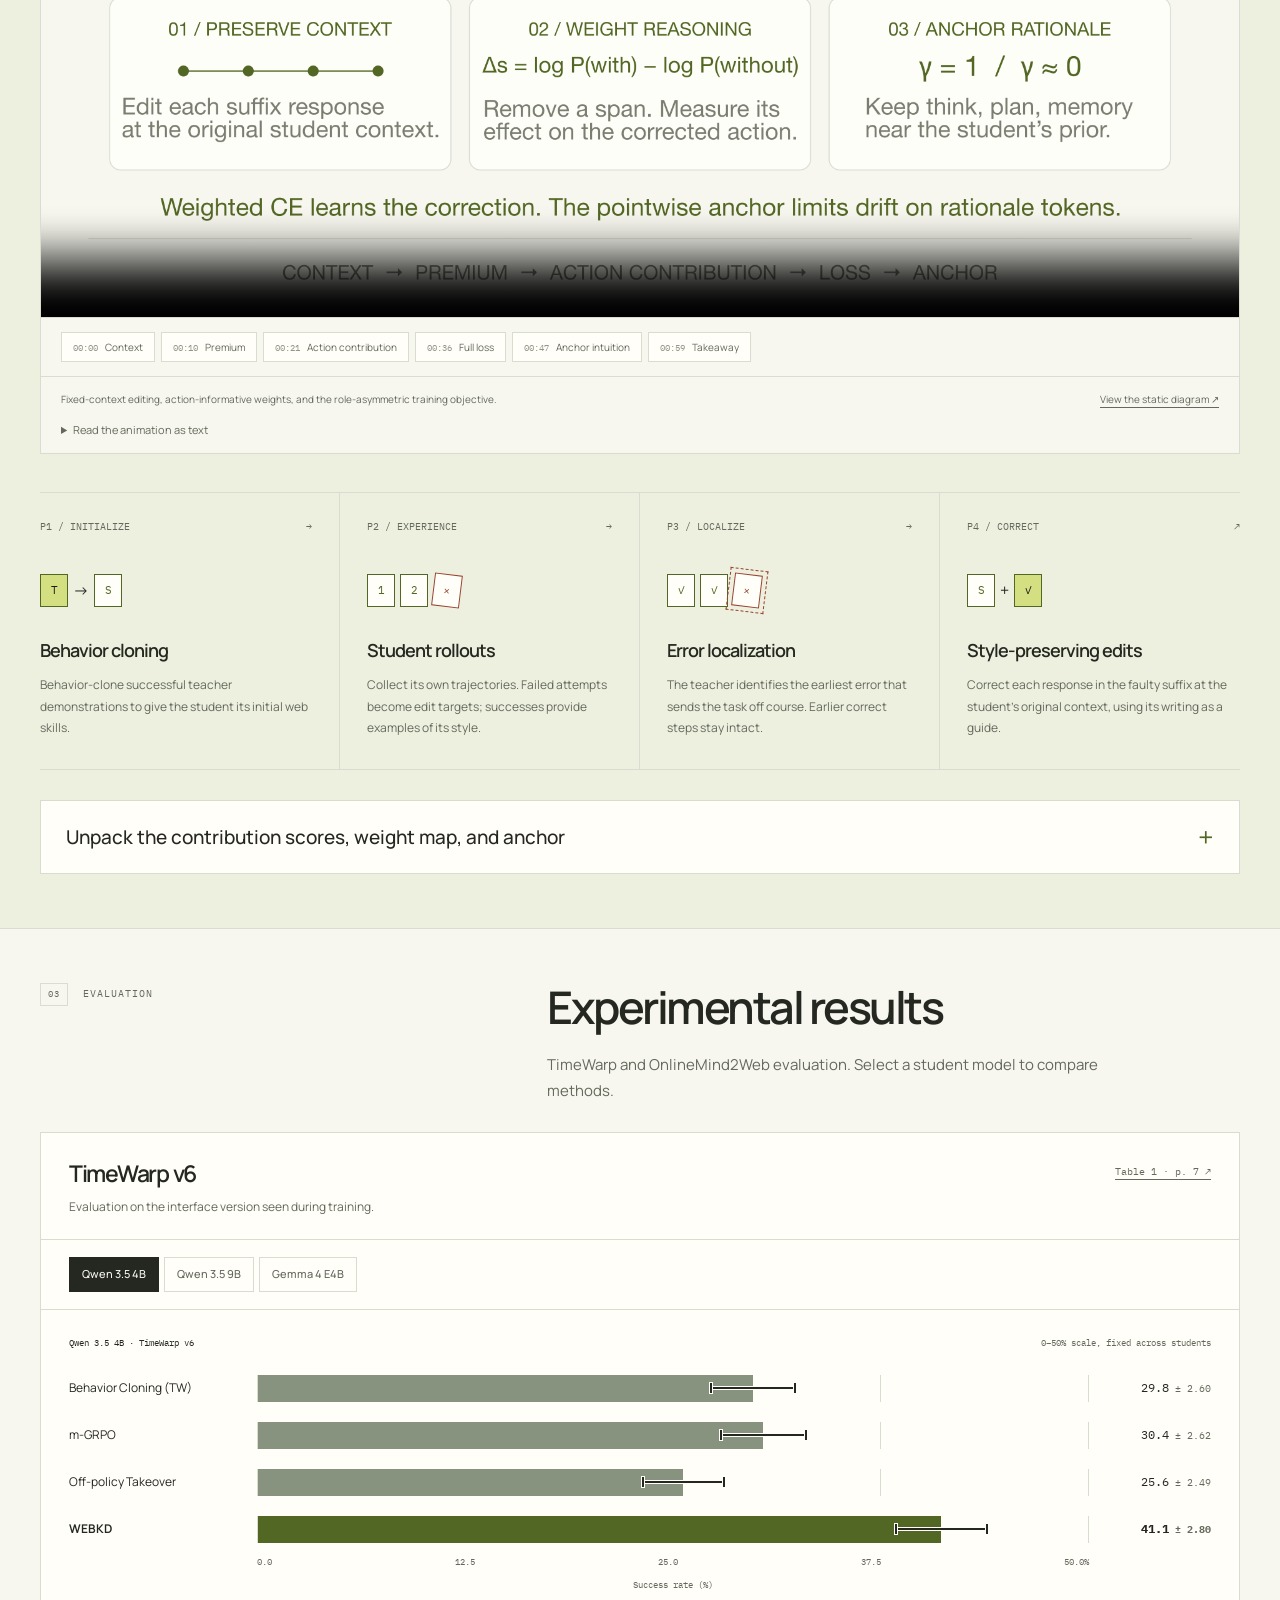
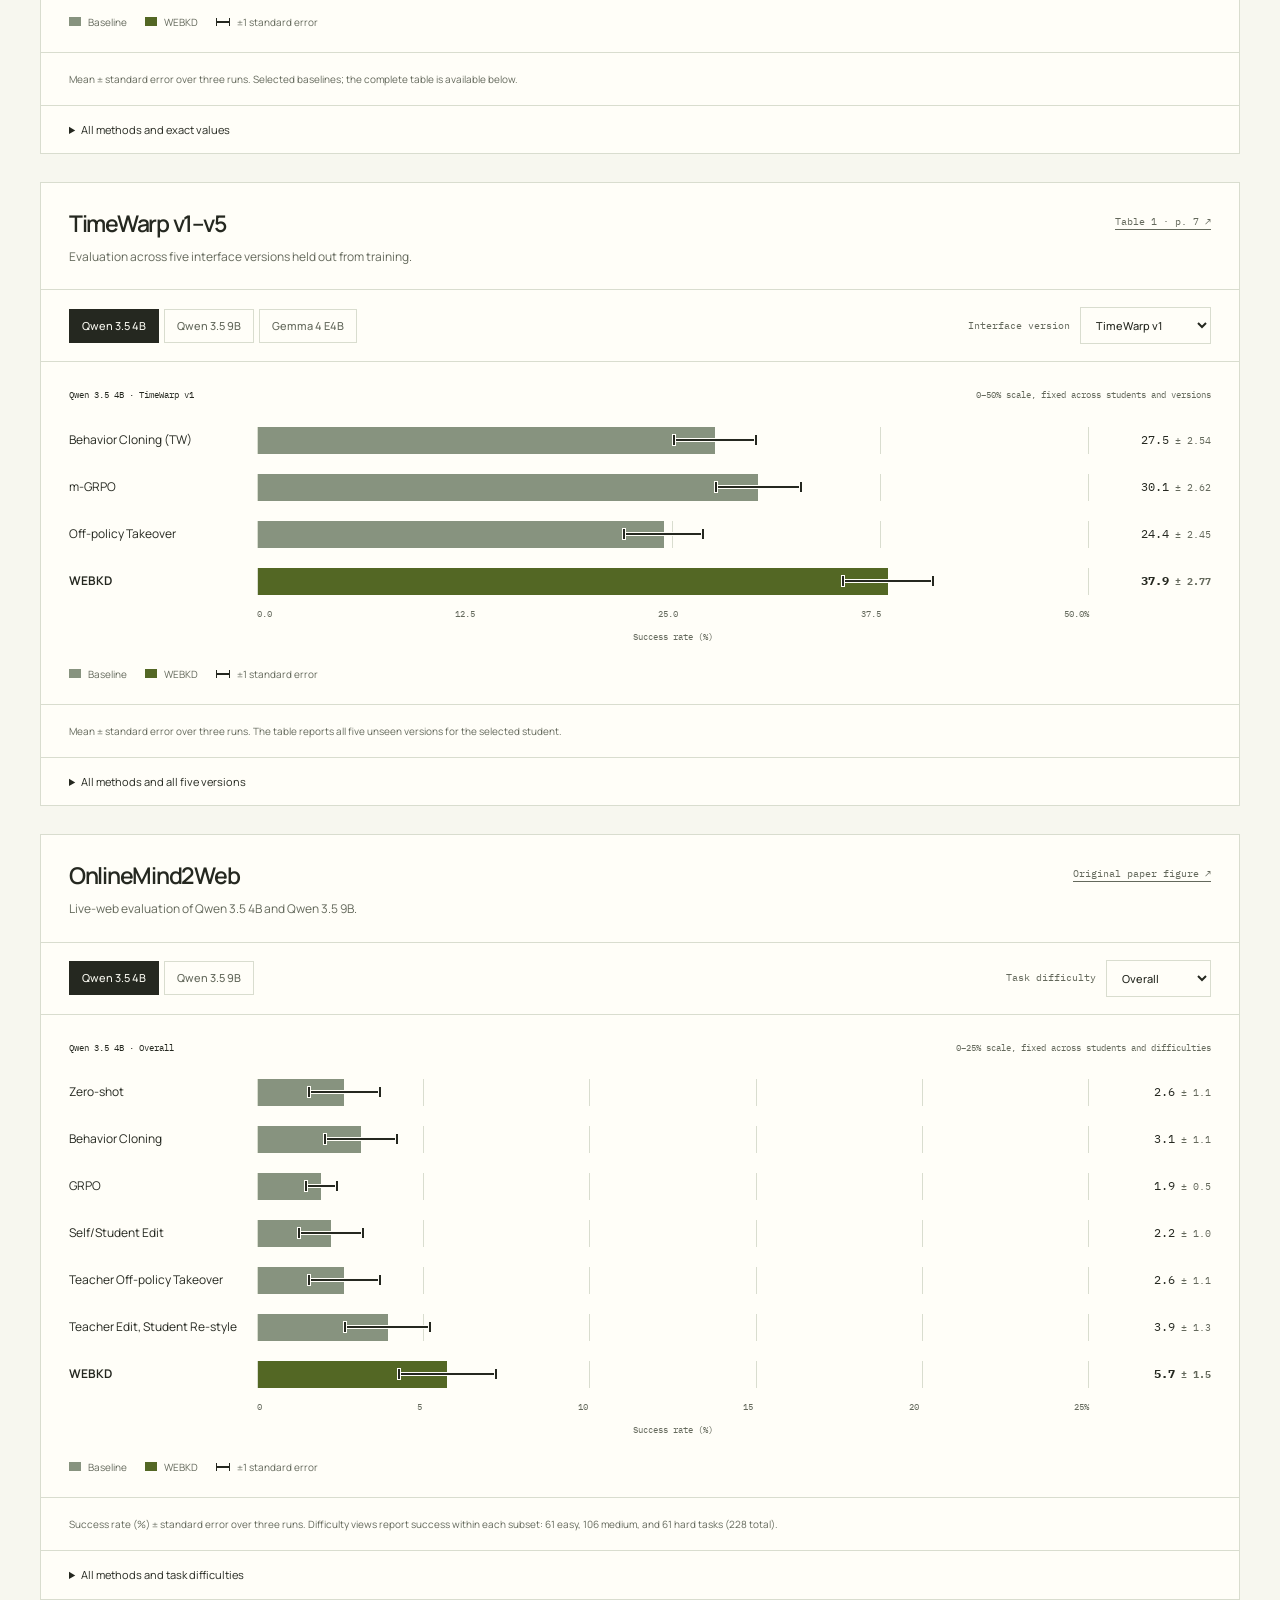
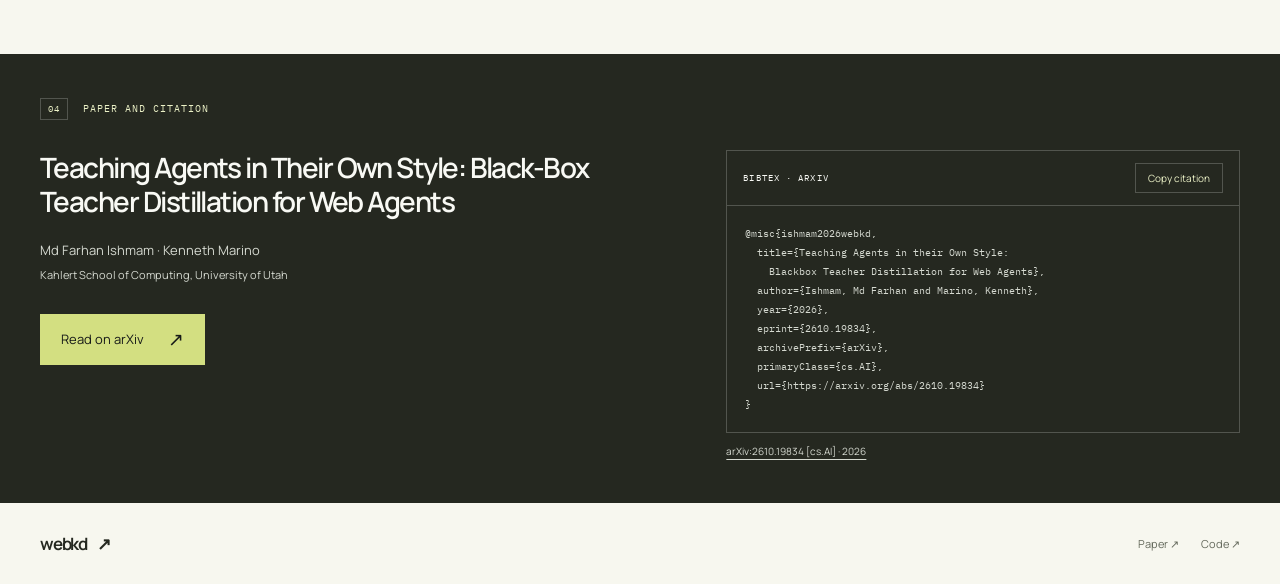
==== commit 7ae2585e: "Correct all arXiv references to 2610.19834" ====
--- a/index.html
+++ b/index.html
@@ -44,7 +44,7 @@
   <header class="site-header">
     <div class="wrap header-inner">
       <a class="brand" href="#" aria-label="WEBKD home"><svg viewBox="0 0 36 36" aria-hidden="true"><path d="M4 10l7 18 7-13 7 13 7-18" fill="none" stroke="currentColor" stroke-width="2.5"/><path d="M24 6h9" stroke="var(--accent-dark)" stroke-width="2.5"/></svg>webkd</a>
-      <nav class="nav" id="nav" aria-label="Main navigation"><a href="#idea">Overview</a><a href="#method">Method</a><a href="#results">Results</a><a href="https://arxiv.org/abs/2610.22539" class="nav-paper">Read the paper <span aria-hidden="true">↗</span></a></nav>
+      <nav class="nav" id="nav" aria-label="Main navigation"><a href="#idea">Overview</a><a href="#method">Method</a><a href="#results">Results</a><a href="https://arxiv.org/abs/2610.19834" class="nav-paper">Read the paper <span aria-hidden="true">↗</span></a></nav>
       <div class="header-actions">
         <button class="theme-toggle" id="theme-toggle" type="button" aria-label="Switch to dark mode" aria-pressed="false" title="Switch to dark mode">
           <svg class="theme-icon-light" viewBox="0 0 24 24" fill="none" stroke="currentColor" stroke-width="1.6" aria-hidden="true"><circle cx="12" cy="12" r="4"/><path d="M12 2v2m0 16v2M2 12h2m16 0h2M5 5l1.4 1.4m11.2 11.2L19 19M5 19l1.4-1.4M17.6 6.4 19 5"/></svg>
@@ -63,8 +63,8 @@
           <div class="paper-title-row"><a class="institution-mark" href="https://www.utah.edu/" target="_blank" rel="noopener" aria-label="University of Utah"><img class="utah-logo-light" src="assets/utah-logo-light.svg" alt="University of Utah" width="241" height="76"><img class="utah-logo-dark" src="assets/utah-logo-dark.svg" alt="" width="241" height="76" aria-hidden="true"></a>
           <h1 id="hero-title"><span class="paper-heading-main">Teaching Agents in Their <em>Own Style:</em></span> <span class="paper-heading-subtitle">Black-Box Teacher Distillation for Web Agents</span></h1>
           </div>
-          <div class="author-block"><div class="names"><a href="mailto:farhan.ishmam@utah.edu">Md Farhan Ishmam</a><a href="mailto:kenneth.marino@utah.edu">Kenneth Marino</a></div><p class="muted">Kahlert School of Computing · University of Utah</p></div>
-          <div class="hero-actions"><a class="button primary" href="https://arxiv.org/abs/2610.22539" target="_blank" rel="noopener">Paper <span class="arrow" aria-hidden="true">↗</span></a><a class="button" href="https://github.com/sparklabutah/webkd" target="_blank" rel="noopener">Code <span class="arrow" aria-hidden="true">↗</span></a></div>
+          <div class="author-block"><div class="names"><a href="https://farhanishmam.github.io">Md Farhan Ishmam</a><a href="https://kennethmarino.com/">Kenneth Marino</a></div><p class="muted">Kahlert School of Computing · University of Utah</p></div>
+          <div class="hero-actions"><a class="button primary" href="https://arxiv.org/abs/2610.19834" target="_blank" rel="noopener">Paper <span class="arrow" aria-hidden="true">↗</span></a><a class="button" href="https://github.com/sparklabutah/webkd" target="_blank" rel="noopener">Code <span class="arrow" aria-hidden="true">↗</span></a></div>
         </div>
         <figure class="hero-art" aria-label="Illustration of an agent selecting the wrong search element and a teacher correcting its action">
           <div class="sheet">
@@ -126,14 +126,14 @@
           <article class="loss-detail"><span class="mono">Eq. 4 / Credit assignment</span><h4>Leave-one-out action contribution</h4><div class="equation-canvas"><img src="assets/formulas/information.svg" alt="Delta s is the frozen student's log probability of the corrected action with the span minus without the span." loading="lazy"></div><p>Both scores use the frozen behavior-cloned student. A span earns credit when its presence increases the probability of the corrected action. Negative contributions stay in the ranking.</p></article>
           <article class="loss-detail"><span class="mono">Eq. 10 / From rank to weight</span><h4>Within-step rank weights</h4><div class="equation-canvas"><img src="assets/formulas/weights.svg" alt="Rank-derived weights are contracted toward the midpoint according to contribution spread, then clipped between phi and one." loading="lazy"></div><p>Ranks are normalized within each step; ties share their average rank. With φ = 0.1 and τ = 0.05 nats, identical contributions yield 0.55. Action and step CE weights are pinned to 1.</p></article>
           <article class="loss-detail"><span class="mono">Eq. 5 / How far to move</span><h4>Role-asymmetric anchoring</h4><div class="equation-canvas"><img src="assets/formulas/kl.svg" alt="The pointwise penalty is exp d minus d minus one; d is the seed log probability minus the current policy log probability of a target token." loading="lazy"></div><p>Here pᵢ is the current student’s target-token probability and qᵢ is the frozen seed’s. On corpus target tokens, use γ = 1 for think/plan/memory and γ = 10⁻⁶ elsewhere. This pointwise surrogate is not an exact full-vocabulary KL. β = 0.03 in the reported configuration.</p></article>
-        </div><p class="loss-note">Notation: π<sub>BC</sub> is the frozen behavior-cloned seed, π<sub>θ</sub> is the student being trained. <a href="design-explorer.html#math">Explore the formulas and a numerical example ↗</a> · <a href="https://arxiv.org/pdf/2610.22539#page=17" target="_blank" rel="noopener">Appendix B.4–B.5 ↗</a></p></details>
+        </div><p class="loss-note">Notation: π<sub>BC</sub> is the frozen behavior-cloned seed, π<sub>θ</sub> is the student being trained. <a href="design-explorer.html#math">Explore the formulas and a numerical example ↗</a> · <a href="https://arxiv.org/pdf/2610.19834#page=17" target="_blank" rel="noopener">Appendix B.4–B.5 ↗</a></p></details>
       </div>
     </div></section>
     <section class="section results wrap" id="results" aria-labelledby="results-title">
       <div class="section-head"><p class="section-number"><span>03</span> Evaluation</p><div><h2 id="results-title">Experimental results</h2><p class="lead">TimeWarp and OnlineMind2Web evaluation. Select a student model to compare methods.</p></div></div>
 
       <article class="benchmark-panel" data-benchmark="seen" aria-labelledby="seen-results-title">
-        <header class="benchmark-heading"><div><h3 id="seen-results-title">TimeWarp v6</h3><p>Evaluation on the interface version seen during training.</p></div><a href="https://arxiv.org/pdf/2610.22539#page=7" target="_blank" rel="noopener">Table 1 · p. 7 ↗</a></header>
+        <header class="benchmark-heading"><div><h3 id="seen-results-title">TimeWarp v6</h3><p>Evaluation on the interface version seen during training.</p></div><a href="https://arxiv.org/pdf/2610.19834#page=7" target="_blank" rel="noopener">Table 1 · p. 7 ↗</a></header>
         <div class="benchmark-controls"><div class="benchmark-models" role="group" aria-label="Student model for TimeWarp v6"></div></div>
         <figure class="benchmark-chart" aria-label="TimeWarp v6 success rates">
           <div class="benchmark-chart-meta"><span class="benchmark-context">TimeWarp v6</span><span class="benchmark-scale-note"></span></div>
@@ -147,7 +147,7 @@
       </article>
 
       <article class="benchmark-panel" data-benchmark="unseen" aria-labelledby="unseen-results-title">
-        <header class="benchmark-heading"><div><h3 id="unseen-results-title">TimeWarp v1–v5</h3><p>Evaluation across five interface versions held out from training.</p></div><a href="https://arxiv.org/pdf/2610.22539#page=7" target="_blank" rel="noopener">Table 1 · p. 7 ↗</a></header>
+        <header class="benchmark-heading"><div><h3 id="unseen-results-title">TimeWarp v1–v5</h3><p>Evaluation across five interface versions held out from training.</p></div><a href="https://arxiv.org/pdf/2610.19834#page=7" target="_blank" rel="noopener">Table 1 · p. 7 ↗</a></header>
         <div class="benchmark-controls"><div class="benchmark-models" role="group" aria-label="Student model for unseen TimeWarp versions"></div><label class="benchmark-select">Interface version <select class="benchmark-version" aria-label="Unseen TimeWarp interface version"></select></label></div>
         <figure class="benchmark-chart" aria-label="Unseen TimeWarp success rates">
           <div class="benchmark-chart-meta"><span class="benchmark-context">TimeWarp v1</span><span class="benchmark-scale-note"></span></div>
@@ -174,18 +174,18 @@
         <span class="benchmark-status visually-hidden" role="status" aria-live="polite"></span>
       </article>
     </section>
-    <section class="paper-section" id="paper" aria-labelledby="paper-heading"><div class="wrap"><p class="section-number"><span>04</span> Paper and citation</p><div class="paper-layout"><div><h2 id="paper-heading">Teaching Agents in Their Own Style: Black-Box Teacher Distillation for Web Agents</h2><p class="paper-authors">Md Farhan Ishmam · Kenneth Marino</p><p class="institution">Kahlert School of Computing, University of Utah</p><a class="button" href="https://arxiv.org/abs/2610.22539" target="_blank" rel="noopener">Read on arXiv <span class="arrow" aria-hidden="true">↗</span></a></div><div><div class="citation"><div class="citation-header"><span class="mono">BibTeX · arXiv</span><button class="copy-button" id="copy-citation">Copy citation</button></div><pre id="citation-text">@misc{ishmam2026webkd,
+    <section class="paper-section" id="paper" aria-labelledby="paper-heading"><div class="wrap"><p class="section-number"><span>04</span> Paper and citation</p><div class="paper-layout"><div><h2 id="paper-heading">Teaching Agents in Their Own Style: Black-Box Teacher Distillation for Web Agents</h2><p class="paper-authors">Md Farhan Ishmam · Kenneth Marino</p><p class="institution">Kahlert School of Computing, University of Utah</p><a class="button" href="https://arxiv.org/abs/2610.19834" target="_blank" rel="noopener">Read on arXiv <span class="arrow" aria-hidden="true">↗</span></a></div><div><div class="citation"><div class="citation-header"><span class="mono">BibTeX · arXiv</span><button class="copy-button" id="copy-citation">Copy citation</button></div><pre id="citation-text">@misc{ishmam2026webkd,
   title={Teaching Agents in their Own Style:
     Blackbox Teacher Distillation for Web Agents},
   author={Ishmam, Md Farhan and Marino, Kenneth},
   year={2026},
-  eprint={2610.22539},
+  eprint={2610.19834},
   archivePrefix={arXiv},
   primaryClass={cs.AI},
-  url={https://arxiv.org/abs/2610.22539}
-}</pre></div><p class="cite-note"><a href="https://arxiv.org/abs/2610.22539" target="_blank" rel="noopener">arXiv:2610.22539 [cs.AI] · 2026</a></p><span class="visually-hidden" id="copy-status" role="status"></span></div></div></div></section>
+  url={https://arxiv.org/abs/2610.19834}
+}</pre></div><p class="cite-note"><a href="https://arxiv.org/abs/2610.19834" target="_blank" rel="noopener">arXiv:2610.19834 [cs.AI] · 2026</a></p><span class="visually-hidden" id="copy-status" role="status"></span></div></div></div></section>
   </main>
-  <footer class="wrap footer"><a class="brand" href="#">webkd<span aria-hidden="true">↗</span></a><div class="footer-links"><a href="https://arxiv.org/abs/2610.22539" target="_blank" rel="noopener">Paper ↗</a><a href="https://github.com/sparklabutah/webkd" target="_blank" rel="noopener">Code ↗</a></div></footer>
+  <footer class="wrap footer"><a class="brand" href="#">webkd<span aria-hidden="true">↗</span></a><div class="footer-links"><a href="https://arxiv.org/abs/2610.19834" target="_blank" rel="noopener">Paper ↗</a><a href="https://github.com/sparklabutah/webkd" target="_blank" rel="noopener">Code ↗</a></div></footer>
 
   <script>
     const traces = {
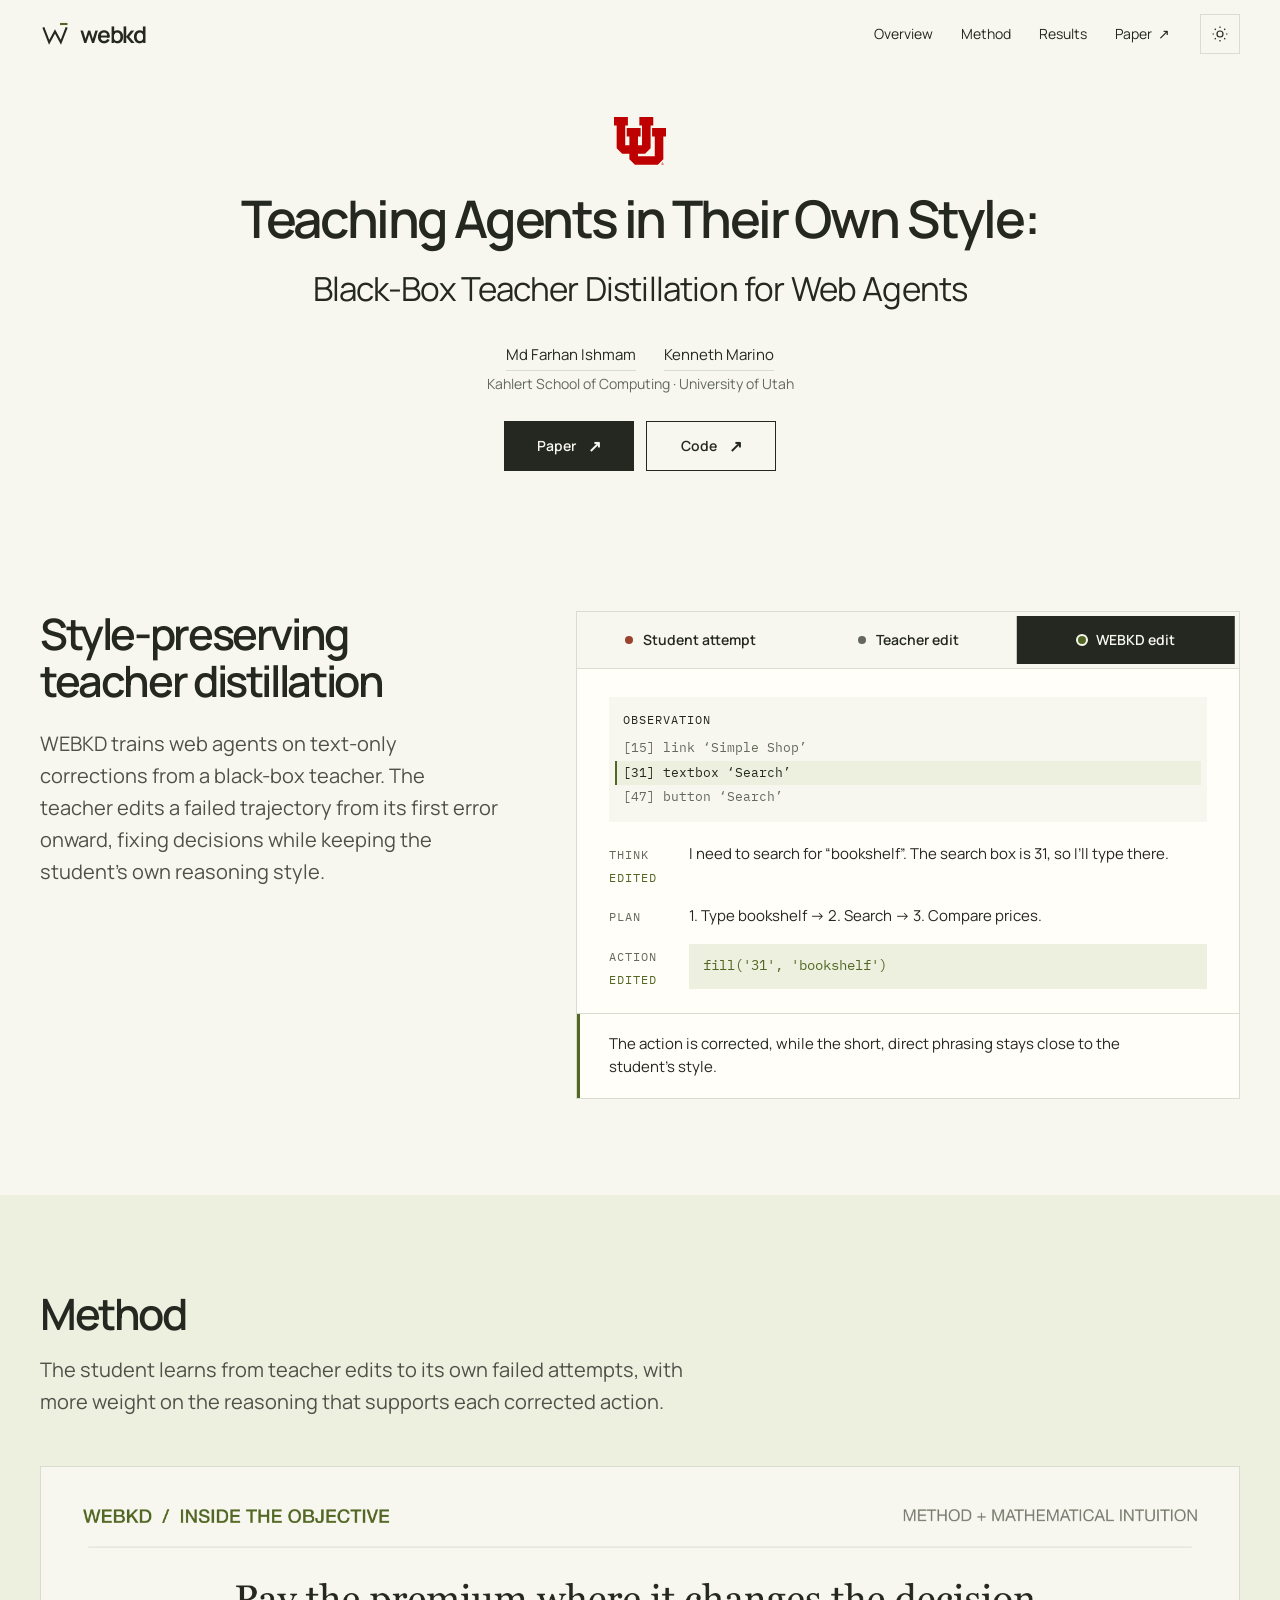
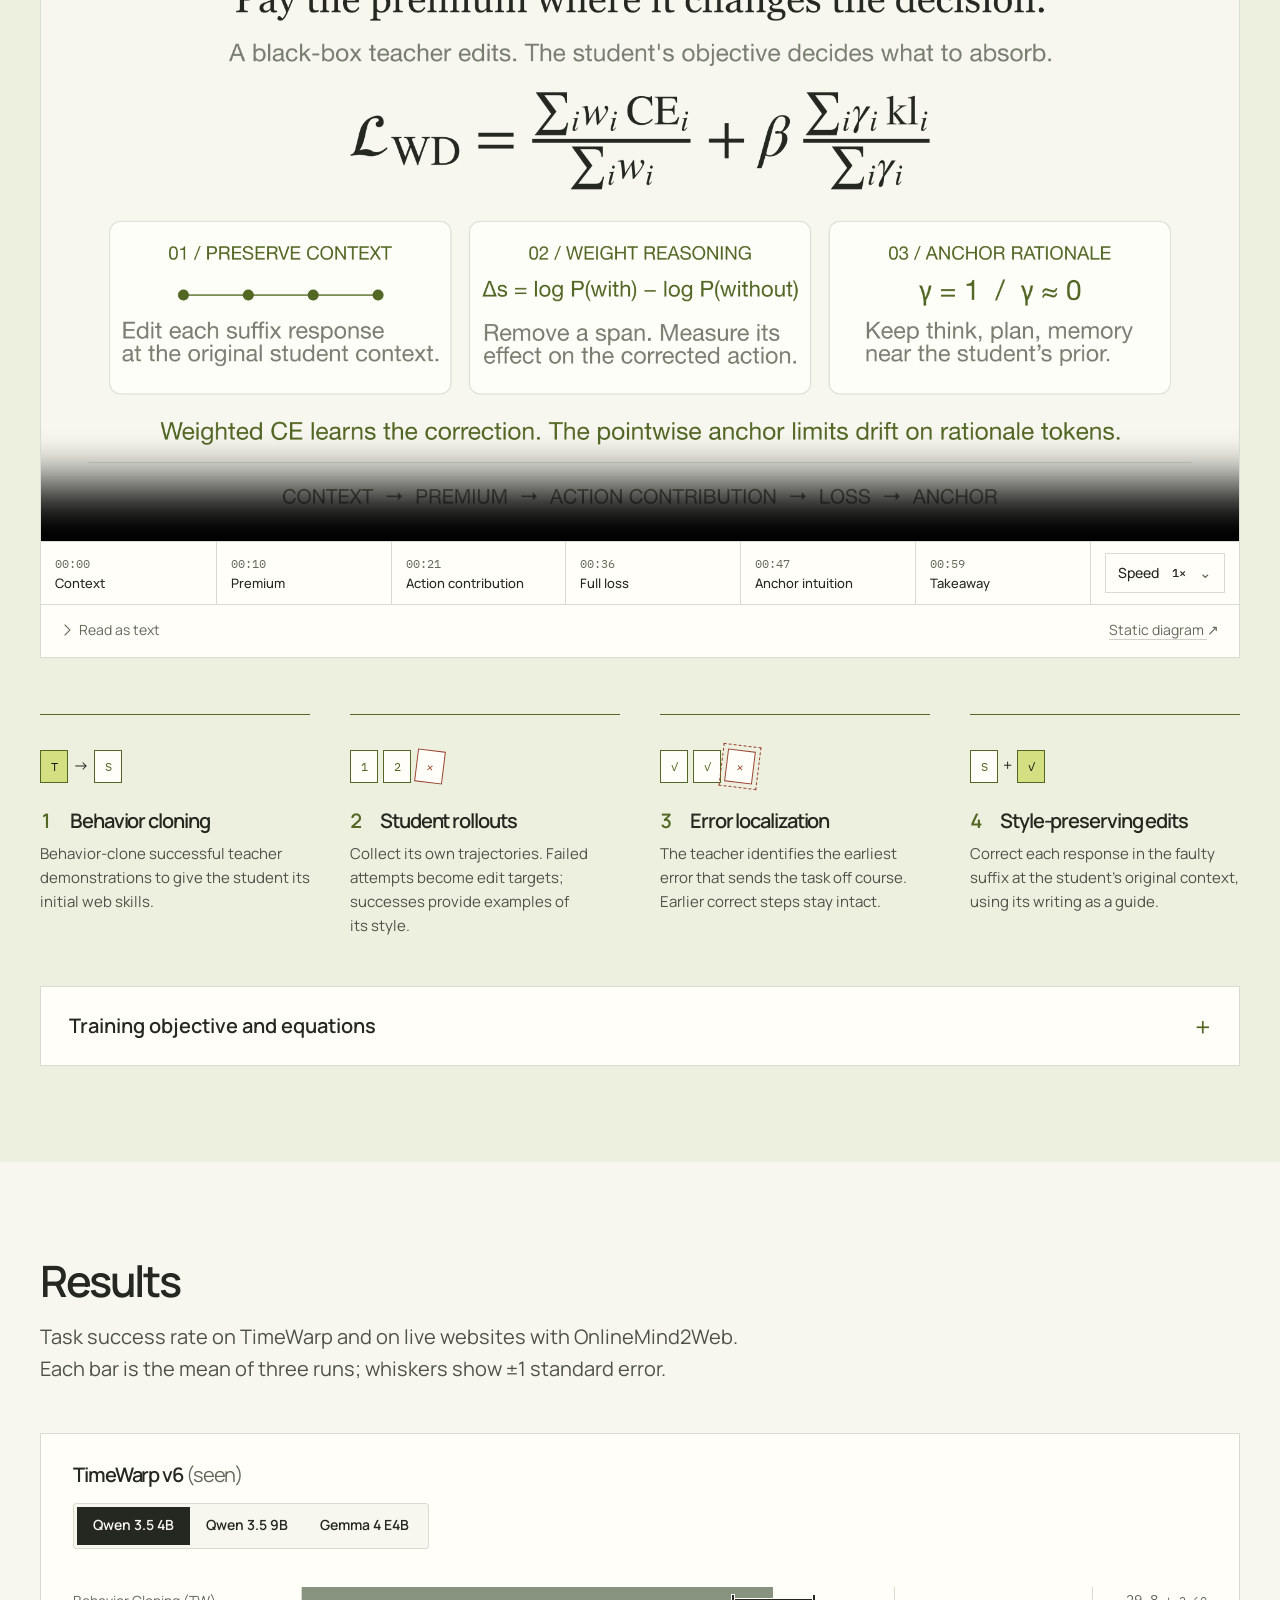
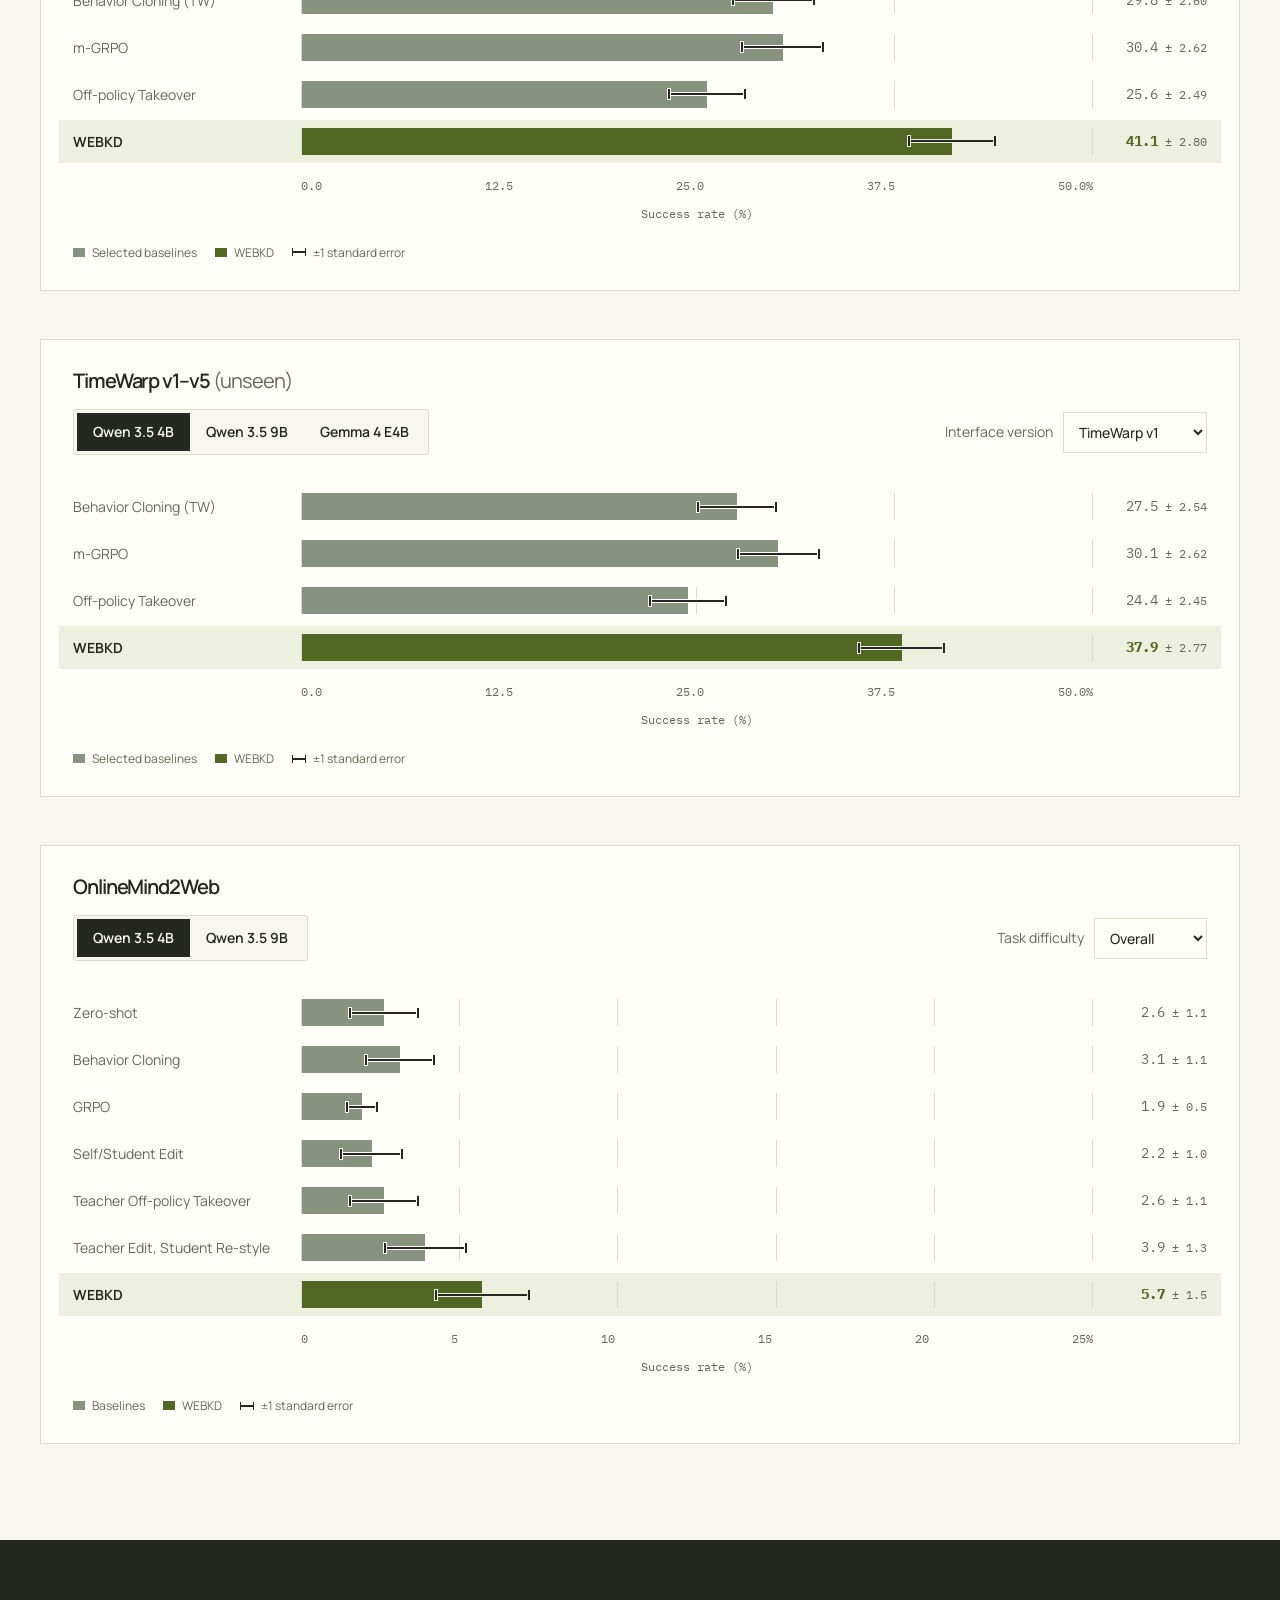
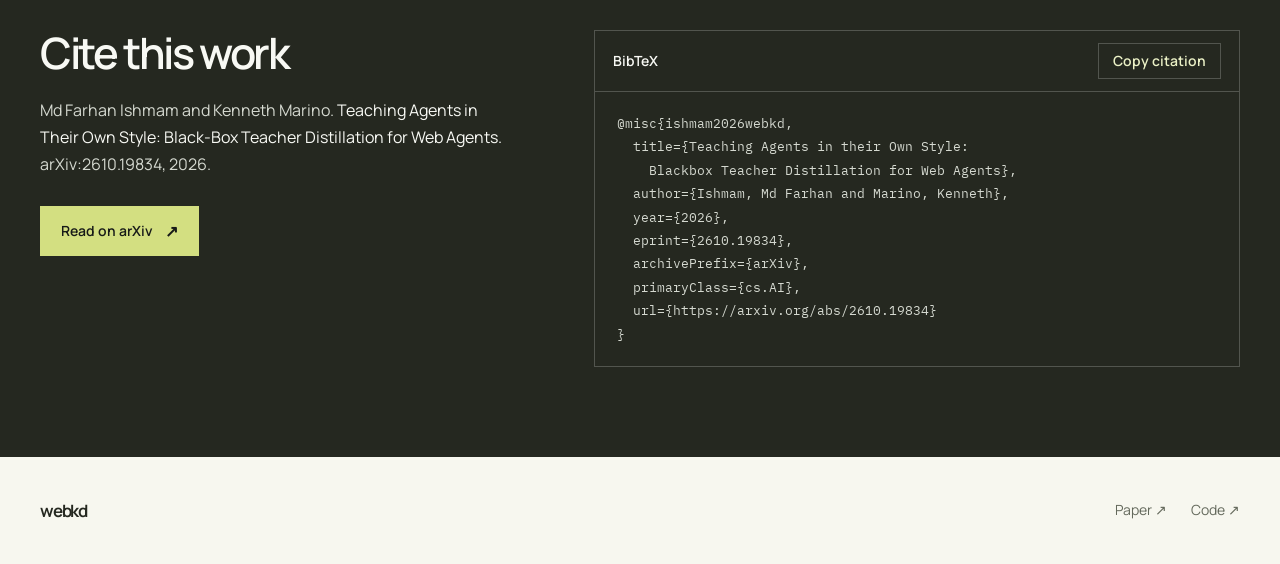
==== commit ba902271: "Redesign the project page for a cleaner, calmer read - One heading and one short lead per section; r" ====
--- a/index.html
+++ b/index.html
@@ -1,13 +1,14 @@
 <!doctype html>
-<html lang="en" data-mode="light" data-design="active" data-theme="notebook" data-typography="swiss" data-hero="paper" data-accent="quiet" data-density="compact" data-corners="sharp">
+<html lang="en" data-mode="light" data-design="active" data-theme="notebook" data-typography="swiss" data-hero="paper" data-accent="quiet" data-density="balanced" data-corners="sharp">
 <head>
   <meta charset="utf-8">
   <meta name="viewport" content="width=device-width, initial-scale=1">
   <meta name="theme-color" content="#f7f7ef">
   <meta name="description" content="WEBKD: black-box teacher distillation for web agents. Research by Md Farhan Ishmam and Kenneth Marino, University of Utah.">
   <title>WEBKD — Teaching agents in their own style</title>
-  <script src="site-theme.js?v=20261014-r3"></script>
-  <script src="site-design.js?v=20261014-r3"></script>
+  <script src="site-theme.js?v=20261023-r1"></script>
+  <script src="site-design.js?v=20261023-r1"></script>
+  <script>(()=>{try{const q=new URLSearchParams(location.search);if(q.get('explore')!=='1'&&'IntersectionObserver' in window&&!matchMedia('(prefers-reduced-motion: reduce)').matches)document.documentElement.classList.add('motion-ok')}catch{}})();</script>
   <link rel="stylesheet" href="loss-explainer.css">
   <link rel="icon" href="data:image/svg+xml,%3Csvg xmlns='http://www.w3.org/2000/svg' viewBox='0 0 64 64'%3E%3Crect width='64' height='64' rx='16' fill='%23252820'/%3E%3Cpath d='M12 19l9 27 11-20 11 20 9-27' stroke='%23d3df81' stroke-width='6' fill='none'/%3E%3C/svg%3E">
   <link rel="preconnect" href="https://fonts.googleapis.com">
@@ -17,7 +18,7 @@
     :root{--paper:#f7f7ef;--surface:#fffef8;--ink:#252820;--muted:#64695c;--line:#d9ddcf;--accent:#d3df81;--accent-dark:#536724;--tint:#edf0df;--error:#a04e3e;--error-bg:#f4e9e3;--sans:'DM Sans',Arial,sans-serif;--serif:'Instrument Serif',Georgia,serif;--mono:'IBM Plex Mono',monospace;--max:1200px}
     *{box-sizing:border-box}html{scroll-behavior:smooth;scroll-padding-top:96px}body{margin:0;background:var(--paper);color:var(--ink);font-family:var(--sans);font-size:16px;line-height:1.6;-webkit-font-smoothing:antialiased}::selection{background:var(--accent);color:var(--ink)}a{color:inherit;text-underline-offset:4px}button,input{font:inherit}button,a{-webkit-tap-highlight-color:transparent}button{cursor:pointer}button:disabled{cursor:default}button:focus-visible,a:focus-visible,summary:focus-visible{outline:3px solid var(--accent-dark);outline-offset:5px}button{color:inherit}svg{display:block}h1,h2,h3,p,figure{margin:0}h1,h2,h3{font-weight:500;line-height:1.1}button{border:0}small{font-size:12px}code,pre{font-family:var(--mono)}.wrap{width:min(var(--max),calc(100% - 80px));margin:auto}.mono,.eyebrow{font-family:var(--mono);font-size:11px;font-weight:400;line-height:1.5;letter-spacing:1.1px;text-transform:uppercase}.muted{color:var(--muted)}.eyebrow{display:flex;align-items:center;gap:12px}.eyebrow:before{content:'';width:6px;height:6px;background:var(--accent-dark);flex:none}.arrow{font-size:19px;line-height:1}.skip{position:fixed;top:-80px;left:20px;z-index:20;background:var(--ink);color:var(--paper);padding:12px}.skip:focus{top:12px}
     .site-header{position:sticky;top:0;z-index:10;background:var(--paper);border-bottom:1px solid var(--line)}.header-inner{height:82px;display:flex;align-items:center;justify-content:space-between;gap:30px}.brand{display:flex;align-items:center;gap:10px;text-decoration:none;font-size:23px;font-weight:650;letter-spacing:-1.2px}.brand svg{width:30px;height:30px}.brand sup{font-family:var(--mono);font-size:9px;letter-spacing:0;align-self:flex-start;margin-top:4px;color:var(--muted)}.nav{display:flex;align-items:center;gap:30px;font-size:13px}.nav a{text-decoration:none}.nav a:hover{color:var(--accent-dark)}.nav-paper{padding:8px 13px;border:1px solid var(--line);display:flex;gap:16px;align-items:center}.menu-toggle{display:none;background:none;padding:10px}
-    .hero{padding:78px 0 54px;position:relative}.hero-top{display:flex;justify-content:space-between;gap:20px;align-items:center}.hero-top .edition{color:var(--muted);font-family:var(--mono);font-size:10px;letter-spacing:.5px}.hero-grid{display:grid;grid-template-columns:1.12fr 1fr;gap:65px;align-items:center;margin-top:38px}.hero h1{font-size:clamp(56px,5.8vw,81px);letter-spacing:-4.5px;line-height:1.04;font-weight:500}.hero h1 em{font-family:var(--serif);font-weight:400;letter-spacing:-2px;position:relative;white-space:nowrap}.hero h1 em:after{content:'';position:absolute;height:8px;background:var(--accent);left:0;right:0;bottom:5px;z-index:-1;transform:rotate(-2deg)}.hero-intro{font-size:17px;line-height:1.75;max-width:430px;margin-top:25px;color:var(--muted)}.hero-intro strong{color:var(--ink);font-weight:550}.hero-actions{display:flex;gap:13px;align-items:center;margin-top:30px}.button{display:inline-flex;align-items:center;justify-content:center;gap:24px;text-decoration:none;font-size:13px;line-height:1.3;padding:15px 20px;border:1px solid var(--ink);background:transparent;min-height:48px;transition:transform .15s,background .15s}.button:hover{transform:translateY(-2px);background:var(--tint)}.button.primary{color:var(--paper);background:var(--ink)}.button.primary:hover{background:var(--accent-dark)}.author-block{margin-top:34px;font-size:12px;line-height:1.8}.author-block .names{display:flex;gap:18px;font-size:13px}.author-block a{text-decoration:none;border-bottom:1px solid var(--line)}
+    .hero{padding:78px 0 54px;position:relative}.hero-top{display:flex;justify-content:space-between;gap:20px;align-items:center}.hero-top .edition{color:var(--muted);font-family:var(--mono);font-size:10px;letter-spacing:.5px}.hero-grid{display:grid;grid-template-columns:1.12fr 1fr;gap:65px;align-items:center;margin-top:38px}.hero h1{font-size:clamp(56px,5.8vw,81px);letter-spacing:-4.5px;line-height:1.04;font-weight:500}.hero h1 em{font-family:var(--serif);font-weight:400;letter-spacing:-2px;position:relative;white-space:nowrap}.hero h1 em:after{content:'';position:absolute;height:8px;background:var(--accent);left:0;right:0;bottom:5px;z-index:-1;transform:rotate(-2deg)}.hero-intro{font-size:17px;line-height:1.75;max-width:430px;margin-top:25px;color:var(--muted)}.hero-intro strong{color:var(--ink);font-weight:550}.hero-actions{display:flex;gap:13px;align-items:center;margin-top:30px}.button{display:inline-flex;align-items:center;justify-content:center;gap:24px;text-decoration:none;font-size:13px;line-height:1.3;padding:15px 20px;border:1px solid var(--ink);background:transparent;min-height:48px;transition:transform .15s,background .15s}.button:hover{background:var(--tint)}.button.primary{color:var(--paper);background:var(--ink)}.button.primary:hover{background:var(--accent-dark)}.author-block{margin-top:34px;font-size:12px;line-height:1.8}.author-block .names{display:flex;gap:18px;font-size:13px}.author-block a{text-decoration:none;border-bottom:1px solid var(--line)}
     .hero-art{position:relative;padding:22px 16px 26px;background-image:radial-gradient(var(--line) .8px,transparent .8px);background-size:14px 14px;min-width:0}.sheet{background:var(--surface);border:1px solid var(--line);box-shadow:8px 8px 0 var(--tint);position:relative}.sheet-head{display:flex;justify-content:space-between;align-items:center;border-bottom:1px solid var(--line);padding:14px 20px;font-family:var(--mono);font-size:9px;letter-spacing:.5px}.window-dots{display:flex;gap:5px}.window-dots i{height:5px;width:5px;background:var(--line);border-radius:50%}.sheet-body{padding:22px}.task-label{font-family:var(--mono);font-size:9px;text-transform:uppercase;letter-spacing:1px;color:var(--muted);margin-bottom:8px}.task-name{font-size:17px;line-height:1.4;max-width:290px;font-weight:500}.mini-browser{border:1px solid var(--line);background:var(--paper);padding:14px;margin:20px 0 18px}.shop-header{display:flex;justify-content:space-between;align-items:center;font-size:10px;font-weight:600;margin-bottom:13px}.shop-header span{font-family:var(--mono);color:var(--muted);font-weight:400;font-size:9px}.fake-search{display:flex;gap:10px;align-items:center;border:1px solid var(--line);background:var(--surface);padding:8px;font-family:var(--mono);font-size:11px}.bid{padding:2px 5px;background:var(--accent);color:var(--ink);font-size:9px}.fake-search .search-icon{margin-left:auto;font-size:17px}.shelf{display:flex;gap:12px;margin-top:12px}.shelf>span{height:37px;flex:1;background:var(--tint);display:flex;gap:3px;align-items:flex-end;justify-content:center;padding:6px}.shelf i{width:9px;height:23px;background:var(--line)}.shelf i:nth-child(2){height:18px;background:var(--accent)}.trace-line{display:grid;grid-template-columns:45px 1fr;gap:8px;align-items:center;font-family:var(--mono);font-size:11px;margin-top:12px}.trace-line .trace-key{font-size:9px;color:var(--muted)}.trace-line code{padding:7px 9px;white-space:nowrap}.trace-line.wrong code{background:var(--error-bg);text-decoration:line-through;text-decoration-color:var(--error);color:var(--error)}.trace-line.correct code{background:var(--tint);color:var(--accent-dark)}.editor-note{position:absolute;right:-16px;bottom:-15px;transform:rotate(-4deg);background:var(--accent);padding:13px 18px;font-family:var(--serif);font-size:23px;line-height:1.15;box-shadow:0 4px 10px #2528200a}.editor-note .tiny-arrow{font-family:var(--sans);font-size:14px;display:inline-block;transform:rotate(-30deg)}.art-foot{margin-top:33px;font-family:var(--mono);font-size:9px;color:var(--muted);letter-spacing:.3px;text-align:center}
     .paper-title{border-top:1px solid var(--line);padding-top:28px;display:flex;justify-content:space-between;gap:30px;align-items:flex-start;margin-top:52px}.paper-title p{font-size:12px;max-width:520px;line-height:1.6}.paper-title .mono{font-size:9px;white-space:nowrap;color:var(--muted)}.metric-strip{border-top:1px solid var(--line);border-bottom:1px solid var(--line);display:grid;grid-template-columns:1.25fr 1fr 1fr}.metric{padding:28px 26px;border-left:1px solid var(--line)}.metric:first-child{padding-left:0;border-left:0}.metric-value{font-size:42px;letter-spacing:-2px;font-weight:500;line-height:1.1}.metric-value small{font-size:21px;letter-spacing:-.5px}.metric p{font-size:11px;color:var(--muted);margin-top:8px}.metric .mini-label{font-family:var(--mono);font-size:9px;color:var(--accent-dark);margin-bottom:7px;text-transform:uppercase;letter-spacing:.5px}
     .section{padding:88px 0}.section-head{display:grid;grid-template-columns:1fr 1.5fr;gap:45px;align-items:start;margin-bottom:42px}.section h2{font-size:45px;letter-spacing:-1.9px;max-width:620px;line-height:1.08}.section h2 em{font-family:var(--serif);font-weight:400}.section .lead{font-size:15px;line-height:1.75;max-width:610px;color:var(--muted);margin-top:20px}.section-number{color:var(--muted);font-family:var(--mono);font-size:10px;letter-spacing:1px;text-transform:uppercase;display:flex;gap:15px;align-items:center}.section-number span{border:1px solid var(--line);padding:3px 7px;font-size:9px}.insight{padding-top:80px}.insight-layout{display:grid;grid-template-columns:.8fr 1.5fr;gap:80px}.insight-copy h2{font-size:41px;margin-top:27px}.insight-copy p{font-size:14px;color:var(--muted);margin-top:23px;line-height:1.8}.insight-copy .aside-note{padding-top:18px;margin-top:26px;border-top:1px solid var(--line);font-size:12px}.aside-note strong{color:var(--ink);font-weight:550}.example{border:1px solid var(--line);background:var(--surface);align-self:start}.example-top{display:flex;justify-content:space-between;align-items:center;padding:17px 23px;border-bottom:1px solid var(--line)}.example-top .mono{font-size:9px;color:var(--muted)}.demo-controls{display:flex;gap:5px;padding:16px 20px 0;flex-wrap:wrap}.demo-controls button{padding:8px 11px;background:none;font-size:11px;color:var(--muted);border:1px solid transparent}.demo-controls button[aria-pressed=true]{background:var(--tint);border-color:var(--line);color:var(--ink)}.trace-content{padding:22px 24px 24px;min-height:288px}.code-context{font-family:var(--mono);font-size:10px;line-height:1.9;color:var(--muted);border-bottom:1px dashed var(--line);padding-bottom:18px;margin-bottom:18px}.code-context b{font-weight:500;color:var(--ink)}.trace-part{display:grid;grid-template-columns:62px 1fr;gap:16px;margin-top:16px;font-size:12px;line-height:1.7}.trace-part .tag{font-family:var(--mono);font-size:9px;text-transform:uppercase;color:var(--muted);padding-top:3px}.trace-part code{font-size:12px;background:var(--tint);display:block;padding:9px 12px;color:var(--accent-dark)}.trace-part code.is-error{background:var(--error-bg);color:var(--error)}.example-caption{padding:14px 23px;border-top:1px solid var(--line);font-size:10px;color:var(--muted);display:flex;gap:12px;align-items:baseline}.example-caption span{font-family:var(--mono);font-size:9px;color:var(--accent-dark);white-space:nowrap}.demo-explanation{font-size:12px;margin-top:17px;color:var(--muted);min-height:42px}
@@ -29,14 +30,15 @@
     html[data-theme=blueprint]{--paper:#f2f5f9;--surface:#fff;--ink:#192a40;--muted:#5a6879;--line:#d3dce7;--accent:#bad7ff;--accent-dark:#285cb1;--tint:#e4edf8}html[data-theme=workshop]{--paper:#faf3ec;--surface:#fffaf5;--ink:#392a25;--muted:#7b655b;--line:#e6d6ca;--accent:#edc0a5;--accent-dark:#a0462b;--tint:#f3e4d8}
     @media(min-width:1440px){.hero{padding-top:88px}.hero-grid{gap:82px}.hero-art{padding:28px}.hero h1{font-size:82px}}
     @media(max-width:1050px){.wrap{width:calc(100% - 56px)}.hero-grid{gap:32px;grid-template-columns:1.05fr 1fr}.hero h1{font-size:62px;letter-spacing:-3.5px}.hero-intro{font-size:15px}.hero-art{padding:16px 7px}.sheet-body{padding:18px}.editor-note{right:-7px;font-size:21px}.insight-layout{gap:42px}.section h2{font-size:39px}.chart-content{grid-template-columns:1fr 190px;gap:28px;padding:28px}.chart-row{grid-template-columns:125px 1fr 88px;gap:12px}.chart-scale{margin-left:137px;margin-right:100px}.chart-callout{padding-left:22px}.gain{font-size:39px}.method-step{padding:23px 18px}.paper-layout{gap:40px}.objective-row{gap:30px}}
-    @media(max-width:760px){.wrap{width:calc(100% - 40px)}html{scroll-padding-top:80px}.header-inner{height:68px}.brand{font-size:22px}.menu-toggle{display:block}.nav{display:none;position:absolute;top:68px;left:0;right:0;flex-direction:column;gap:0;background:var(--paper);border-bottom:1px solid var(--line);padding:12px 20px}.nav.open{display:flex}.nav a{width:100%;padding:13px}.nav-paper{border:0}.hero{padding:38px 0 30px}.hero-top .edition{display:none}.hero-grid{grid-template-columns:1fr;gap:35px;margin-top:27px}.hero h1{font-size:clamp(54px,9vw,72px);letter-spacing:-3px}.hero-intro{max-width:480px;font-size:16px}.hero-actions{margin-top:24px}.hero-actions .button{flex:1;gap:12px;padding:14px 12px;font-size:12px;white-space:nowrap}.author-block{margin-top:24px}.hero-art{max-width:520px;width:100%;margin:auto;padding:18px}.sheet-body{padding:22px}.editor-note{right:-5px}.art-foot{margin-top:32px}.paper-title{margin-top:32px;padding-top:20px;display:block}.paper-title .mono{margin-top:12px;display:block}.metric{padding:22px 13px}.metric-value{font-size:31px;letter-spacing:-1px}.metric-value small{font-size:15px}.metric p{font-size:10px;line-height:1.6}.metric .mini-label{font-size:8px}.section{padding:58px 0}.section h2{font-size:38px;letter-spacing:-1.6px}.section-head{grid-template-columns:1fr;gap:24px;margin-bottom:28px}.section .lead{font-size:14px}.insight-layout{grid-template-columns:1fr;gap:30px}.insight-copy h2{margin-top:22px}.insight-copy p{margin-top:18px}.insight-copy .aside-note{margin-top:20px}.example-top{padding:15px 18px}.demo-controls{padding-left:13px;gap:0}.demo-controls button{font-size:10px;padding:8px 9px}.trace-content{padding:20px;min-height:310px}.trace-part{gap:9px;grid-template-columns:50px 1fr}.method-grid{grid-template-columns:1fr 1fr}.method-step{padding:22px 20px}.method-step:nth-child(2){border-right:0;padding-right:0}.method-step:nth-child(3){padding-left:0;border-top:1px solid var(--line)}.method-step:nth-child(4){padding-left:20px;border-top:1px solid var(--line)}.step-glyph{height:45px;margin-bottom:15px}.step-top{margin-bottom:16px}.objective-row{grid-template-columns:1fr;gap:22px;padding-top:26px}.objective-row h3{font-size:29px}.chart-toolbar{align-items:flex-start;flex-direction:column;gap:9px;padding:17px}.model-buttons{width:100%}.model-buttons button{flex:1;padding:9px 6px;font-size:10px}.chart-content{grid-template-columns:1fr;padding:22px 17px;gap:23px}.chart-row{grid-template-columns:100px 1fr 77px;gap:8px}.chart-label{font-size:9px}.chart-value{font-size:10px}.chart-value small{font-size:8px}.chart-scale{margin-left:108px;margin-right:85px}.bar-track{height:24px}.chart-rows{gap:15px}.chart-callout{border-left:0;border-top:1px solid var(--line);padding:22px 0 0;display:grid;grid-template-columns:auto 1fr;column-gap:18px;align-items:center}.gain{font-size:38px}.chart-callout p{margin:0;max-width:260px;font-size:11px}.chart-callout .mono{margin-top:9px;grid-column:1 / -1}.chart-caption{padding:14px 17px}.transfer-grid{grid-template-columns:1fr;gap:27px;padding-top:28px;margin-top:20px}.paper-section{padding:48px 0}.paper-layout{grid-template-columns:1fr;gap:36px}.paper-section h2{font-size:29px}.footer{align-items:flex-start;padding:24px 0 85px;flex-wrap:wrap}.footer-meta{order:3;flex-basis:100%}.design-launch{right:16px;bottom:14px;padding:10px 12px}.design-inner{padding:24px}.font-specimen{grid-template-columns:1fr 1fr}.palette-option{font-size:10px;padding:10px 8px}}
+    @media(max-width:760px){.wrap{width:calc(100% - 40px)}html{scroll-padding-top:80px}.header-inner{height:68px}.brand{font-size:22px}.menu-toggle{display:block}.nav{display:none;position:absolute;top:68px;left:0;right:0;flex-direction:column;gap:0;background:var(--paper);border-bottom:1px solid var(--line);padding:12px 20px}.nav.open{display:flex}.nav a{width:100%;padding:13px}.nav-paper{border:0}.hero{padding:38px 0 30px}.hero-top .edition{display:none}.hero-grid{grid-template-columns:1fr;gap:35px;margin-top:27px}.hero h1{font-size:clamp(54px,9vw,72px);letter-spacing:-3px}.hero-intro{max-width:480px;font-size:16px}.hero-actions{margin-top:24px}.hero-actions .button{flex:1;gap:12px;padding:14px 12px;font-size:12px;white-space:nowrap}.author-block{margin-top:24px}.hero-art{max-width:520px;width:100%;margin:auto;padding:18px}.sheet-body{padding:22px}.editor-note{right:-5px}.art-foot{margin-top:32px}.paper-title{margin-top:32px;padding-top:20px;display:block}.paper-title .mono{margin-top:12px;display:block}.metric{padding:22px 13px}.metric-value{font-size:31px;letter-spacing:-1px}.metric-value small{font-size:15px}.metric p{font-size:10px;line-height:1.6}.metric .mini-label{font-size:8px}.section{padding:58px 0}.section h2{font-size:38px;letter-spacing:-1.6px}.section-head{grid-template-columns:1fr;gap:24px;margin-bottom:28px}.section .lead{font-size:14px}.insight-layout{grid-template-columns:1fr;gap:30px}.insight-copy h2{margin-top:22px}.insight-copy p{margin-top:18px}.insight-copy .aside-note{margin-top:20px}.example-top{padding:15px 18px}.demo-controls{padding-left:13px;gap:0}.demo-controls button{font-size:10px;padding:8px 9px}.trace-content{padding:20px;min-height:310px}.trace-part{gap:9px;grid-template-columns:50px 1fr}.objective-row{grid-template-columns:1fr;gap:22px;padding-top:26px}.objective-row h3{font-size:29px}.chart-toolbar{align-items:flex-start;flex-direction:column;gap:9px;padding:17px}.model-buttons{width:100%}.model-buttons button{flex:1;padding:9px 6px;font-size:10px}.chart-content{grid-template-columns:1fr;padding:22px 17px;gap:23px}.chart-row{grid-template-columns:100px 1fr 77px;gap:8px}.chart-label{font-size:9px}.chart-value{font-size:10px}.chart-value small{font-size:8px}.chart-scale{margin-left:108px;margin-right:85px}.bar-track{height:24px}.chart-rows{gap:15px}.chart-callout{border-left:0;border-top:1px solid var(--line);padding:22px 0 0;display:grid;grid-template-columns:auto 1fr;column-gap:18px;align-items:center}.gain{font-size:38px}.chart-callout p{margin:0;max-width:260px;font-size:11px}.chart-callout .mono{margin-top:9px;grid-column:1 / -1}.chart-caption{padding:14px 17px}.transfer-grid{grid-template-columns:1fr;gap:27px;padding-top:28px;margin-top:20px}.paper-section{padding:48px 0}.paper-layout{grid-template-columns:1fr;gap:36px}.paper-section h2{font-size:29px}.footer{align-items:flex-start;padding:24px 0 85px;flex-wrap:wrap}.footer-meta{order:3;flex-basis:100%}.design-launch{right:16px;bottom:14px;padding:10px 12px}.design-inner{padding:24px}.font-specimen{grid-template-columns:1fr 1fr}.palette-option{font-size:10px;padding:10px 8px}}
     @media(prefers-reduced-motion:reduce){html{scroll-behavior:auto}*,*:before,*:after{transition:none!important;animation:none!important}}@media print{.site-header,.design-launch,dialog,.menu-toggle{display:none!important}.wrap{width:100%}.hero,.section,.paper-section{padding:25px 0}.hero-grid{grid-template-columns:1fr 1fr}.hero h1{font-size:45px}.paper-section{background:white;color:black}.paper-section p,.paper-section pre{color:black}.chart-panel,.example{break-inside:avoid}.footer{padding-bottom:20px}body{font-size:11px}}
   </style>
   <link rel="stylesheet" href="design-preview.css">
   <link rel="stylesheet" href="site-theme.css">
-  <link rel="stylesheet" href="paper-layout.css?v=20261014-r3">
-  <link rel="stylesheet" href="results.css">
+  <link rel="stylesheet" href="paper-layout.css?v=20261024-r3">
+  <link rel="stylesheet" href="results.css?v=20261024-r3">
   <link rel="stylesheet" href="video-controls.css">
+  <link rel="stylesheet" href="refine.css?v=20261024-r3">
   <noscript><style>.theme-toggle,.menu-toggle{display:none!important}@media(max-width:760px){.header-inner{height:auto;min-height:68px;flex-wrap:wrap;padding-top:16px;gap:12px}.site-header .nav{display:flex;position:static;flex-direction:row;flex-wrap:wrap;width:100%;margin:0;padding:0 0 12px;border:0}.nav a{width:auto;padding:8px 12px}.header-actions{display:none}}</style></noscript>
 </head>
 <body>
@@ -44,12 +46,12 @@
   <header class="site-header">
     <div class="wrap header-inner">
       <a class="brand" href="#" aria-label="WEBKD home"><svg viewBox="0 0 36 36" aria-hidden="true"><path d="M4 10l7 18 7-13 7 13 7-18" fill="none" stroke="currentColor" stroke-width="2.5"/><path d="M24 6h9" stroke="var(--accent-dark)" stroke-width="2.5"/></svg>webkd</a>
-      <nav class="nav" id="nav" aria-label="Main navigation"><a href="#idea">Overview</a><a href="#method">Method</a><a href="#results">Results</a><a href="https://arxiv.org/abs/2610.19834" class="nav-paper">Read the paper <span aria-hidden="true">↗</span></a></nav>
+      <nav class="nav" id="nav" aria-label="Main navigation"><a href="#idea">Overview</a><a href="#method">Method</a><a href="#results">Results</a><a href="https://arxiv.org/abs/2610.19834" class="nav-paper">Paper <span aria-hidden="true">↗</span></a></nav>
       <div class="header-actions">
-        <button class="theme-toggle" id="theme-toggle" type="button" aria-label="Switch to dark mode" aria-pressed="false" title="Switch to dark mode">
+        <button class="theme-toggle" id="theme-toggle" type="button" aria-label="Dark mode" aria-pressed="false" title="Switch to dark mode">
           <svg class="theme-icon-light" viewBox="0 0 24 24" fill="none" stroke="currentColor" stroke-width="1.6" aria-hidden="true"><circle cx="12" cy="12" r="4"/><path d="M12 2v2m0 16v2M2 12h2m16 0h2M5 5l1.4 1.4m11.2 11.2L19 19M5 19l1.4-1.4M17.6 6.4 19 5"/></svg>
           <svg class="theme-icon-dark" viewBox="0 0 24 24" fill="none" stroke="currentColor" stroke-width="1.6" aria-hidden="true"><path d="M20 15.3A8.5 8.5 0 0 1 8.7 4 8.5 8.5 0 1 0 20 15.3Z"/></svg>
-          <span class="theme-label">Light</span>
+          <span class="theme-label visually-hidden">Light</span>
         </button>
         <button class="menu-toggle" id="menu-toggle" aria-expanded="false" aria-controls="nav" aria-label="Open navigation">☰</button>
       </div>
@@ -60,7 +62,7 @@
 
       <div class="hero-grid">
         <div>
-          <div class="paper-title-row"><a class="institution-mark" href="https://www.utah.edu/" target="_blank" rel="noopener" aria-label="University of Utah"><img class="utah-logo-light" src="assets/utah-logo-light.svg" alt="University of Utah" width="241" height="76"><img class="utah-logo-dark" src="assets/utah-logo-dark.svg" alt="" width="241" height="76" aria-hidden="true"></a>
+          <div class="paper-title-row"><a class="institution-mark" href="https://www.utah.edu/" target="_blank" rel="noopener" aria-label="University of Utah"><img src="assets/utah-mark.svg" alt="University of Utah" width="81" height="76"></a>
           <h1 id="hero-title"><span class="paper-heading-main">Teaching Agents in Their <em>Own Style:</em></span> <span class="paper-heading-subtitle">Black-Box Teacher Distillation for Web Agents</span></h1>
           </div>
           <div class="author-block"><div class="names"><a href="https://farhanishmam.github.io">Md Farhan Ishmam</a><a href="https://kennethmarino.com/">Kenneth Marino</a></div><p class="muted">Kahlert School of Computing · University of Utah</p></div>
@@ -84,35 +86,44 @@
     </section>
     <section class="section insight wrap" id="idea" aria-labelledby="idea-title">
       <div class="insight-layout">
-        <div class="insight-copy"><p class="section-number"><span>01</span> Overview</p><h2 id="idea-title">Style-preserving<br>teacher distillation</h2><p>WEBKD trains web agents using text-only corrections from a black-box teacher. The teacher identifies the first error in a student trajectory and edits the remaining responses at their original contexts.</p><p>Corrections preserve the student’s reasoning style while changing incorrect decisions.</p></div>
-        <div><div class="example"><div class="example-top"><span class="mono">Example correction</span></div>
-          <div class="demo-controls" role="group" aria-label="Choose an illustrative agent response"><button type="button" data-trace="student" aria-pressed="false">Student attempt</button><button type="button" data-trace="teacher" aria-pressed="false">Teacher edit</button><button type="button" data-trace="webkd" aria-pressed="true">WEBKD edit</button></div>
-          <div class="trace-content"><div class="code-context"><b>OBSERVATION</b><br>[15] link ‘Simple Shop’<br>[31] textbox ‘Search’<br>[47] button ‘Search’</div><div id="trace-response" aria-live="polite"><div class="trace-part"><span class="tag">Think</span><p id="trace-think">I need to search for “bookshelf”. The search box is 31, so I’ll type there.</p></div><div class="trace-part"><span class="tag">Plan</span><p id="trace-plan">1. Type bookshelf → 2. Search → 3. Compare prices.</p></div><div class="trace-part"><span class="tag">Action</span><code id="trace-action">fill('31', 'bookshelf')</code></div></div><p class="demo-explanation" id="trace-explanation">The action is corrected, while the short, direct phrasing stays close to the student’s style.</p></div>
-          <div class="example-caption"><span>ILLUSTRATIVE EXAMPLE</span><p>Adapted from Figure 1; text simplified for illustration.</p></div>
-        </div></div>
+        <div class="insight-copy"><h2 id="idea-title">Style-preserving teacher distillation</h2><p class="overview-lead">WEBKD trains web agents on text-only corrections from a black-box teacher. The teacher edits a failed trajectory from its first error onward, fixing decisions while keeping the student’s own reasoning style.</p></div>
+        <div class="insight-figure"><figure class="example" data-state="webkd" aria-label="Example correction">
+          <figcaption class="visually-hidden">Illustrative example adapted from Figure 1 of the paper; text simplified for illustration.</figcaption>
+          <div class="demo-controls" role="group" aria-label="Choose an illustrative agent response"><button type="button" data-trace="student" aria-pressed="false"><span class="seg-dot" aria-hidden="true"></span><span>Student<span class="seg-extra"> attempt</span></span></button><button type="button" data-trace="teacher" aria-pressed="false"><span class="seg-dot" aria-hidden="true"></span><span>Teacher<span class="seg-extra"> edit</span></span></button><button type="button" data-trace="webkd" aria-pressed="true"><span class="seg-dot" aria-hidden="true"></span><span>WEBKD<span class="seg-extra"> edit</span></span></button></div>
+          <div class="trace-body">
+            <div class="trace-content"><div class="code-context"><span class="code-context-label">Observation</span><span class="obs-line" data-el="15">[15] link ‘Simple Shop’</span><span class="obs-line" data-el="31" data-target>[31] textbox ‘Search’</span><span class="obs-line" data-el="47">[47] button ‘Search’</span></div><div id="trace-response"><div class="trace-part" data-part="think"><span class="tag">Think<span class="edit-mark">Edited</span></span><p id="trace-think">I need to search for “bookshelf”. The search box is 31, so I’ll type there.</p></div><div class="trace-part" data-part="plan"><span class="tag">Plan<span class="edit-mark" hidden>Edited</span></span><p id="trace-plan">1. Type bookshelf → 2. Search → 3. Compare prices.</p></div><div class="trace-part" data-part="action"><span class="tag">Action<span class="edit-mark">Edited</span></span><code id="trace-action">fill('31', 'bookshelf')</code></div></div></div>
+            <p class="demo-explanation" id="trace-explanation">The action is corrected, while the short, direct phrasing stays close to the student’s style.</p>
+          </div>
+          <p class="visually-hidden" id="trace-status" role="status"></p>
+        </figure></div>
       </div>
     </section>
     <section class="section method" id="method" aria-labelledby="method-title"><div class="wrap">
-      <div class="section-head"><p class="section-number"><span>02</span> The method</p><div><h2 id="method-title">Method</h2></div></div>
-      <figure class="method-film" aria-labelledby="film-title">
-        <div class="film-header"><span class="mono" id="film-title">Training procedure and objective</span><div class="film-header-actions"><span class="mono" id="film-duration">Method + loss</span><details class="film-speed-control"><summary aria-label="Playback speed">Speed <span id="film-speed-label">1×</span><span aria-hidden="true">⌄</span></summary><div class="film-speed-menu" role="group" aria-label="Choose playback speed"><button type="button" data-playback-rate="0.5" aria-pressed="false">0.5×</button><button type="button" data-playback-rate="0.75" aria-pressed="false">0.75×</button><button type="button" data-playback-rate="1" aria-pressed="true">1×</button><button type="button" data-playback-rate="1.25" aria-pressed="false">1.25×</button><button type="button" data-playback-rate="1.5" aria-pressed="false">1.5×</button><button type="button" data-playback-rate="2" aria-pressed="false">2×</button></div></details></div></div>
-        <video id="method-video" controls autoplay muted playsinline preload="metadata" poster="assets/webkd-method-poster.png?v=20261014-r3" aria-label="WEBKD method animation" aria-describedby="film-caption">
+      <div class="section-head"><h2 id="method-title">Method</h2><p class="lead" id="method-lead">The student learns from teacher edits to its own failed attempts, with more weight on the reasoning that supports each corrected action.</p></div>
+      <figure class="method-film" aria-label="WEBKD method animation with chapters">
+        <video id="method-video" controls autoplay muted playsinline preload="metadata" poster="assets/webkd-method-poster.png?v=20261014-r3" aria-label="WEBKD method animation" aria-describedby="method-lead">
           <source src="assets/webkd-method.mp4?v=20261014-r3" type="video/mp4">
           <p>Your browser cannot play this video. <a href="assets/webkd-method.mp4?v=20261014-r3">Download the animation</a> or read the explanation below.</p>
         </video>
-        <div class="film-chapters" role="group" aria-label="Animation chapters"><button data-film-seek="0.0"><span>00:00</span> Context</button><button data-film-seek="9.867"><span>00:10</span> Premium</button><button data-film-seek="20.600"><span>00:21</span> Action contribution</button><button data-film-seek="35.833"><span>00:36</span> Full loss</button><button data-film-seek="46.867"><span>00:47</span> Anchor intuition</button><button data-film-seek="59.400"><span>00:59</span> Takeaway</button></div><figcaption class="film-caption" id="film-caption"><p>Fixed-context editing, action-informative weights, and the role-asymmetric training objective.</p><a href="assets/webkd-method-poster.png?v=20261014-r3" target="_blank" rel="noopener">View the static diagram ↗</a></figcaption>
-        <details class="film-transcript"><summary>Read the animation as text</summary><ol><li>A behavior-cloned student makes a browser attempt, shown as four original contexts and their responses.</li><li>The teacher identifies the first erroneous step. Responses before this point are kept verbatim.</li><li>Each response from the error onward is independently corrected at its original student context, in the student’s style. Edited actions do not generate a new teacher trajectory.</li><li>The perplexity premium measures extra mean per-token surprisal under the frozen student. In the schematic comparison, original student text has a short bar, a raw teacher edit has a long bar, and a style-conditioned edit has a short bar. Bar length, not color, represents surprisal.</li><li>For each reasoning span, the frozen seed scores the corrected action with and without that span. The difference is its action contribution.</li><li>More informative spans receive more training weight; less informative spans are downweighted, not discarded. When a step’s contributions are nearly tied, their weights move toward a shared midpoint. Corrected action tokens retain full imitation weight.</li><li>The objective adds a weighted mean of cross-entropies to a normalized pointwise KL surrogate. The role mask is 1 on think, plan, and memory, and 10⁻⁶ on action and step.</li><li>The anchor keeps reasoning close to the seed without freezing it. The action is almost unanchored so the student can adopt corrected decisions.</li></ol></details>
+        <div class="film-bar">
+          <div class="film-chapters" role="group" aria-label="Animation chapters"><button type="button" data-film-seek="0.0"><span>00:00</span> Context</button><button type="button" data-film-seek="9.867"><span>00:10</span> Premium</button><button type="button" data-film-seek="20.600"><span>00:21</span> Action contribution</button><button type="button" data-film-seek="35.833"><span>00:36</span> Full loss</button><button type="button" data-film-seek="46.867"><span>00:47</span> Anchor intuition</button><button type="button" data-film-seek="59.400"><span>00:59</span> Takeaway</button></div>
+          <details class="film-speed-control"><summary aria-label="Playback speed">Speed <span id="film-speed-label">1×</span><span aria-hidden="true">⌄</span></summary><div class="film-speed-menu" role="group" aria-label="Choose playback speed"><button type="button" data-playback-rate="0.5" aria-pressed="false">0.5×</button><button type="button" data-playback-rate="0.75" aria-pressed="false">0.75×</button><button type="button" data-playback-rate="1" aria-pressed="true">1×</button><button type="button" data-playback-rate="1.25" aria-pressed="false">1.25×</button><button type="button" data-playback-rate="1.5" aria-pressed="false">1.5×</button><button type="button" data-playback-rate="2" aria-pressed="false">2×</button></div></details>
+        </div>
+        <div class="film-foot">
+        <details class="film-transcript"><summary>Read as text</summary><ol><li>A behavior-cloned student makes a browser attempt, shown as four original contexts and their responses.</li><li>The teacher identifies the first erroneous step. Responses before this point are kept verbatim.</li><li>Each response from the error onward is independently corrected at its original student context, in the student’s style. Edited actions do not generate a new teacher trajectory.</li><li>The perplexity premium measures extra mean per-token surprisal under the frozen student. In the schematic comparison, original student text has a short bar, a raw teacher edit has a long bar, and a style-conditioned edit has a short bar. Bar length, not color, represents surprisal.</li><li>For each reasoning span, the frozen seed scores the corrected action with and without that span. The difference is its action contribution.</li><li>More informative spans receive more training weight; less informative spans are downweighted, not discarded. When a step’s contributions are nearly tied, their weights move toward a shared midpoint. Corrected action tokens retain full imitation weight.</li><li>The objective adds a weighted mean of cross-entropies to a normalized pointwise KL surrogate. The role mask is 1 on think, plan, and memory, and 10⁻⁶ on action and step.</li><li>The anchor keeps reasoning close to the seed without freezing it. The action is almost unanchored so the student can adopt corrected decisions.</li></ol></details>
+        <a class="film-diagram" href="assets/webkd-method-poster.png?v=20261014-r3" target="_blank" rel="noopener">Static diagram <span class="link-arrow" aria-hidden="true">↗</span></a>
+        </div>
       </figure>
-      <div class="method-grid">
-        <article class="method-step"><div class="step-top"><span>P1 / INITIALIZE</span><span aria-hidden="true">→</span></div><div class="step-glyph" aria-hidden="true"><span class="token solid">T</span><span>→</span><span class="token">S</span></div><h3>Behavior cloning</h3><p>Behavior-clone successful teacher demonstrations to give the student its initial web skills.</p></article>
-        <article class="method-step"><div class="step-top"><span>P2 / EXPERIENCE</span><span aria-hidden="true">→</span></div><div class="step-glyph" aria-hidden="true"><span class="token">1</span><span class="token">2</span><span class="token error">×</span></div><h3>Student rollouts</h3><p>Collect its own trajectories. Failed attempts become edit targets; successes provide examples of its style.</p></article>
-        <article class="method-step"><div class="step-top"><span>P3 / LOCALIZE</span><span aria-hidden="true">→</span></div><div class="step-glyph" aria-hidden="true"><span class="token">✓</span><span class="token">✓</span><span class="token error" style="outline:1px dashed var(--error);outline-offset:4px">×</span></div><h3>Error localization</h3><p>The teacher identifies the earliest error that sends the task off course. Earlier correct steps stay intact.</p></article>
-        <article class="method-step"><div class="step-top"><span>P4 / CORRECT</span><span aria-hidden="true">↗</span></div><div class="step-glyph" aria-hidden="true"><span class="token">S</span><span>+</span><span class="token solid">✓</span></div><h3>Style-preserving edits</h3><p>Correct each response in the faulty suffix at the student’s original context, using its writing as a guide.</p></article>
-      </div>
+      <ol class="method-grid" role="list" aria-label="Training stages">
+        <li class="method-step"><div class="step-glyph" aria-hidden="true"><span class="token solid">T</span><span>→</span><span class="token">S</span></div><h3><span class="step-index" aria-hidden="true">1</span>Behavior cloning</h3><p>Behavior-clone successful teacher demonstrations to give the student its initial web skills.</p></li>
+        <li class="method-step"><div class="step-glyph" aria-hidden="true"><span class="token">1</span><span class="token">2</span><span class="token error">×</span></div><h3><span class="step-index" aria-hidden="true">2</span>Student rollouts</h3><p>Collect its own trajectories. Failed attempts become edit targets; successes provide examples of its style.</p></li>
+        <li class="method-step"><div class="step-glyph" aria-hidden="true"><span class="token">✓</span><span class="token">✓</span><span class="token error is-flagged">×</span></div><h3><span class="step-index" aria-hidden="true">3</span>Error localization</h3><p>The teacher identifies the earliest error that sends the task off course. Earlier correct steps stay intact.</p></li>
+        <li class="method-step"><div class="step-glyph" aria-hidden="true"><span class="token">S</span><span>+</span><span class="token solid">✓</span></div><h3><span class="step-index" aria-hidden="true">4</span>Style-preserving edits</h3><p>Correct each response in the faulty suffix at the student’s original context, using its writing as a guide.</p></li>
+      </ol>
       <div class="loss-explainer" id="loss">
-        <details class="loss-details"><summary>Unpack the contribution scores, weight map, and anchor</summary><div class="loss-details-grid">
+        <details class="loss-details"><summary>Training objective and equations</summary><div class="loss-details-grid">
           <article class="loss-detail loss-detail-objective">
-            <span class="mono">Eq. 5 / Training objective</span><h4>Weighted imitation and rationale anchoring</h4>
+            <span class="mono">Eq. 5</span><h4>Weighted imitation and rationale anchoring</h4>
             <div class="objective-layout">
               <a class="equation-canvas" href="assets/formulas/loss.svg" target="_blank" rel="noopener" aria-label="Open the training objective at full size"><img src="assets/formulas/loss.svg" alt="L WD equals the sum of w i times CE i divided by the sum of w i, plus beta times the sum of gamma i times kl i divided by the sum of gamma i." loading="lazy"></a>
               <dl class="objective-terms">
@@ -122,59 +133,53 @@
             </div>
             <p class="objective-normalization">Each term is normalized by its own weight sum; β controls the anchor strength.</p>
           </article>
-          <article class="loss-detail"><span class="mono">Eq. 2 / The mismatch</span><h4>Perplexity premium</h4><div class="equation-canvas"><img src="assets/formulas/premium.svg" alt="The premium is teacher-supervision mean surprisal minus student-response mean surprisal under the frozen seed." loading="lazy"></div><p>This is a difference in log perplexities, not raw perplexities. Uniform training can spend its largest loss on unfamiliar wording instead of the useful decision.</p></article>
-          <article class="loss-detail"><span class="mono">Eq. 4 / Credit assignment</span><h4>Leave-one-out action contribution</h4><div class="equation-canvas"><img src="assets/formulas/information.svg" alt="Delta s is the frozen student's log probability of the corrected action with the span minus without the span." loading="lazy"></div><p>Both scores use the frozen behavior-cloned student. A span earns credit when its presence increases the probability of the corrected action. Negative contributions stay in the ranking.</p></article>
-          <article class="loss-detail"><span class="mono">Eq. 10 / From rank to weight</span><h4>Within-step rank weights</h4><div class="equation-canvas"><img src="assets/formulas/weights.svg" alt="Rank-derived weights are contracted toward the midpoint according to contribution spread, then clipped between phi and one." loading="lazy"></div><p>Ranks are normalized within each step; ties share their average rank. With φ = 0.1 and τ = 0.05 nats, identical contributions yield 0.55. Action and step CE weights are pinned to 1.</p></article>
-          <article class="loss-detail"><span class="mono">Eq. 5 / How far to move</span><h4>Role-asymmetric anchoring</h4><div class="equation-canvas"><img src="assets/formulas/kl.svg" alt="The pointwise penalty is exp d minus d minus one; d is the seed log probability minus the current policy log probability of a target token." loading="lazy"></div><p>Here pᵢ is the current student’s target-token probability and qᵢ is the frozen seed’s. On corpus target tokens, use γ = 1 for think/plan/memory and γ = 10⁻⁶ elsewhere. This pointwise surrogate is not an exact full-vocabulary KL. β = 0.03 in the reported configuration.</p></article>
-        </div><p class="loss-note">Notation: π<sub>BC</sub> is the frozen behavior-cloned seed, π<sub>θ</sub> is the student being trained. <a href="design-explorer.html#math">Explore the formulas and a numerical example ↗</a> · <a href="https://arxiv.org/pdf/2610.19834#page=17" target="_blank" rel="noopener">Appendix B.4–B.5 ↗</a></p></details>
+          <article class="loss-detail"><span class="mono">Eq. 2</span><h4>Perplexity premium</h4><div class="equation-canvas"><img src="assets/formulas/premium.svg" alt="The premium is teacher-supervision mean surprisal minus student-response mean surprisal under the frozen seed." loading="lazy"></div><p>This is a difference in log perplexities, not raw perplexities. Uniform training can spend its largest loss on unfamiliar wording instead of the useful decision.</p></article>
+          <article class="loss-detail"><span class="mono">Eq. 4</span><h4>Leave-one-out action contribution</h4><div class="equation-canvas"><img src="assets/formulas/information.svg" alt="Delta s is the frozen student's log probability of the corrected action with the span minus without the span." loading="lazy"></div><p>Both scores use the frozen behavior-cloned student. A span earns credit when its presence increases the probability of the corrected action. Negative contributions stay in the ranking.</p></article>
+          <article class="loss-detail"><span class="mono">Eq. 10</span><h4>Within-step rank weights</h4><div class="equation-canvas"><img src="assets/formulas/weights.svg" alt="Rank-derived weights are contracted toward the midpoint according to contribution spread, then clipped between phi and one." loading="lazy"></div><p>Ranks are normalized within each step; ties share their average rank. With φ = 0.1 and τ = 0.05 nats, identical contributions yield 0.55. Action and step CE weights are pinned to 1.</p></article>
+          <article class="loss-detail"><span class="mono">Eq. 5</span><h4>Role-asymmetric anchoring</h4><div class="equation-canvas"><img src="assets/formulas/kl.svg" alt="The pointwise penalty is exp d minus d minus one; d is the seed log probability minus the current policy log probability of a target token." loading="lazy"></div><p>Here pᵢ is the current student’s target-token probability and qᵢ is the frozen seed’s. On corpus target tokens, use γ = 1 for think/plan/memory and γ = 10⁻⁶ elsewhere. This pointwise surrogate is not an exact full-vocabulary KL. β = 0.03 in the reported configuration.</p></article>
+        </div><p class="loss-note">Notation: π<sub>BC</sub> is the frozen behavior-cloned seed, π<sub>θ</sub> is the student being trained. <a href="https://arxiv.org/pdf/2610.19834#page=17" target="_blank" rel="noopener">Appendix B.4–B.5 <span class="link-arrow" aria-hidden="true">↗</span></a></p></details>
       </div>
     </div></section>
     <section class="section results wrap" id="results" aria-labelledby="results-title">
-      <div class="section-head"><p class="section-number"><span>03</span> Evaluation</p><div><h2 id="results-title">Experimental results</h2><p class="lead">TimeWarp and OnlineMind2Web evaluation. Select a student model to compare methods.</p></div></div>
+      <div class="section-head"><h2 id="results-title">Results</h2><p class="lead">Task success rate on TimeWarp and on live websites with OnlineMind2Web. Each bar is the mean of three runs; whiskers show ±1 standard error.</p></div>
 
       <article class="benchmark-panel" data-benchmark="seen" aria-labelledby="seen-results-title">
-        <header class="benchmark-heading"><div><h3 id="seen-results-title">TimeWarp v6</h3><p>Evaluation on the interface version seen during training.</p></div><a href="https://arxiv.org/pdf/2610.19834#page=7" target="_blank" rel="noopener">Table 1 · p. 7 ↗</a></header>
+        <header class="benchmark-heading"><h3 id="seen-results-title">TimeWarp v6 <span class="benchmark-qualifier">(seen)</span></h3></header>
         <div class="benchmark-controls"><div class="benchmark-models" role="group" aria-label="Student model for TimeWarp v6"></div></div>
         <figure class="benchmark-chart" aria-label="TimeWarp v6 success rates">
-          <div class="benchmark-chart-meta"><span class="benchmark-context">TimeWarp v6</span><span class="benchmark-scale-note"></span></div>
+          <span class="benchmark-context visually-hidden">TimeWarp v6</span>
           <div class="benchmark-rows"><p class="benchmark-loading">See Table 1 in the linked preprint for the reported values.</p></div>
           <div class="benchmark-axis" aria-hidden="true"></div><p class="benchmark-axis-label">Success rate (%)</p>
-          <figcaption class="benchmark-legend"><span><i aria-hidden="true"></i> Baseline</span><span><i class="legend-webkd" aria-hidden="true"></i> WEBKD</span><span><i class="legend-whisker" aria-hidden="true"></i> ±1 standard error</span></figcaption>
-        </figure>
-        <p class="benchmark-footnote">Mean ± standard error over three runs. Selected baselines; the complete table is available below.</p>
-        <details class="benchmark-details"><summary>All methods and exact values</summary><div class="benchmark-table-scroll" tabindex="0" role="region" aria-label="Complete TimeWarp v6 results table"><table class="benchmark-table"></table></div></details>
+          <figcaption class="benchmark-legend"><span><i aria-hidden="true"></i> Selected baselines</span><span><i class="legend-webkd" aria-hidden="true"></i> WEBKD</span><span><i class="legend-whisker" aria-hidden="true"></i> ±1 standard error</span></figcaption>
+        </figure>
         <span class="benchmark-status visually-hidden" role="status" aria-live="polite"></span>
       </article>
 
       <article class="benchmark-panel" data-benchmark="unseen" aria-labelledby="unseen-results-title">
-        <header class="benchmark-heading"><div><h3 id="unseen-results-title">TimeWarp v1–v5</h3><p>Evaluation across five interface versions held out from training.</p></div><a href="https://arxiv.org/pdf/2610.19834#page=7" target="_blank" rel="noopener">Table 1 · p. 7 ↗</a></header>
+        <header class="benchmark-heading"><h3 id="unseen-results-title">TimeWarp v1–v5 <span class="benchmark-qualifier">(unseen)</span></h3></header>
         <div class="benchmark-controls"><div class="benchmark-models" role="group" aria-label="Student model for unseen TimeWarp versions"></div><label class="benchmark-select">Interface version <select class="benchmark-version" aria-label="Unseen TimeWarp interface version"></select></label></div>
         <figure class="benchmark-chart" aria-label="Unseen TimeWarp success rates">
-          <div class="benchmark-chart-meta"><span class="benchmark-context">TimeWarp v1</span><span class="benchmark-scale-note"></span></div>
+          <span class="benchmark-context visually-hidden">TimeWarp v1</span>
           <div class="benchmark-rows"><p class="benchmark-loading">See Table 1 in the linked preprint for the reported values.</p></div>
           <div class="benchmark-axis" aria-hidden="true"></div><p class="benchmark-axis-label">Success rate (%)</p>
-          <figcaption class="benchmark-legend"><span><i aria-hidden="true"></i> Baseline</span><span><i class="legend-webkd" aria-hidden="true"></i> WEBKD</span><span><i class="legend-whisker" aria-hidden="true"></i> ±1 standard error</span></figcaption>
-        </figure>
-        <p class="benchmark-footnote">Mean ± standard error over three runs. The table reports all five unseen versions for the selected student.</p>
-        <details class="benchmark-details"><summary>All methods and all five versions</summary><div class="benchmark-table-scroll" tabindex="0" role="region" aria-label="Complete unseen TimeWarp results table"><table class="benchmark-table"></table></div></details>
+          <figcaption class="benchmark-legend"><span><i aria-hidden="true"></i> Selected baselines</span><span><i class="legend-webkd" aria-hidden="true"></i> WEBKD</span><span><i class="legend-whisker" aria-hidden="true"></i> ±1 standard error</span></figcaption>
+        </figure>
         <span class="benchmark-status visually-hidden" role="status" aria-live="polite"></span>
       </article>
 
       <article class="benchmark-panel benchmark-live-web" data-benchmark="online" aria-labelledby="live-results-title">
-        <header class="benchmark-heading"><div><h3 id="live-results-title">OnlineMind2Web</h3><p>Live-web evaluation of Qwen 3.5 4B and Qwen 3.5 9B.</p></div><a href="assets/onlinemind2web-results.png" target="_blank" rel="noopener">Original paper figure ↗</a></header>
+        <header class="benchmark-heading"><h3 id="live-results-title">OnlineMind2Web</h3></header>
         <div class="benchmark-controls"><div class="benchmark-models" role="group" aria-label="Student model for OnlineMind2Web"></div><label class="benchmark-select">Task difficulty <select class="benchmark-difficulty" aria-label="OnlineMind2Web task difficulty"></select></label></div>
         <figure class="benchmark-chart" aria-label="OnlineMind2Web success rates">
-          <div class="benchmark-chart-meta"><span class="benchmark-context">OnlineMind2Web · Overall</span><span class="benchmark-scale-note">0–25% scale, fixed across students and difficulties</span></div>
-          <div class="benchmark-rows"><p class="benchmark-loading">Success rates are provided in the supplied results table.</p></div>
+          <span class="benchmark-context visually-hidden">OnlineMind2Web · Overall</span>
+          <div class="benchmark-rows"><p class="benchmark-loading">See Figure 4 in the linked preprint for the reported values.</p></div>
           <div class="benchmark-axis" aria-hidden="true"></div><p class="benchmark-axis-label">Success rate (%)</p>
-          <figcaption class="benchmark-legend"><span><i aria-hidden="true"></i> Baseline</span><span><i class="legend-webkd" aria-hidden="true"></i> WEBKD</span><span><i class="legend-whisker" aria-hidden="true"></i> ±1 standard error</span></figcaption>
-        </figure>
-        <p class="benchmark-footnote" id="onlinemind2web-source-note">Success rate (%) ± standard error over three runs. Difficulty views report success within each subset: 61 easy, 106 medium, and 61 hard tasks (228 total).</p>
-        <details class="benchmark-details"><summary>All methods and task difficulties</summary><div class="benchmark-table-scroll" tabindex="0" role="region" aria-label="Complete OnlineMind2Web results table"><table class="benchmark-table"></table></div></details>
+          <figcaption class="benchmark-legend"><span><i aria-hidden="true"></i> Baselines</span><span><i class="legend-webkd" aria-hidden="true"></i> WEBKD</span><span><i class="legend-whisker" aria-hidden="true"></i> ±1 standard error</span></figcaption>
+        </figure>
         <span class="benchmark-status visually-hidden" role="status" aria-live="polite"></span>
       </article>
     </section>
-    <section class="paper-section" id="paper" aria-labelledby="paper-heading"><div class="wrap"><p class="section-number"><span>04</span> Paper and citation</p><div class="paper-layout"><div><h2 id="paper-heading">Teaching Agents in Their Own Style: Black-Box Teacher Distillation for Web Agents</h2><p class="paper-authors">Md Farhan Ishmam · Kenneth Marino</p><p class="institution">Kahlert School of Computing, University of Utah</p><a class="button" href="https://arxiv.org/abs/2610.19834" target="_blank" rel="noopener">Read on arXiv <span class="arrow" aria-hidden="true">↗</span></a></div><div><div class="citation"><div class="citation-header"><span class="mono">BibTeX · arXiv</span><button class="copy-button" id="copy-citation">Copy citation</button></div><pre id="citation-text">@misc{ishmam2026webkd,
+    <section class="paper-section" id="paper" aria-labelledby="paper-heading"><div class="wrap"><div class="paper-layout"><div><h2 id="paper-heading">Cite this work</h2><p class="paper-ref">Md Farhan Ishmam and Kenneth Marino. <cite>Teaching Agents in Their Own Style: Black-Box Teacher Distillation for Web Agents.</cite> arXiv:2610.19834, 2026.</p><a class="button" href="https://arxiv.org/abs/2610.19834" target="_blank" rel="noopener">Read on arXiv <span class="arrow" aria-hidden="true">↗</span></a></div><div><div class="citation"><div class="citation-header"><span class="citation-label">BibTeX</span><button class="copy-button" id="copy-citation" type="button">Copy citation</button></div><pre id="citation-text" tabindex="0" aria-label="BibTeX citation">@misc{ishmam2026webkd,
   title={Teaching Agents in their Own Style:
     Blackbox Teacher Distillation for Web Agents},
   author={Ishmam, Md Farhan and Marino, Kenneth},
@@ -183,9 +188,9 @@
   archivePrefix={arXiv},
   primaryClass={cs.AI},
   url={https://arxiv.org/abs/2610.19834}
-}</pre></div><p class="cite-note"><a href="https://arxiv.org/abs/2610.19834" target="_blank" rel="noopener">arXiv:2610.19834 [cs.AI] · 2026</a></p><span class="visually-hidden" id="copy-status" role="status"></span></div></div></div></section>
+}</pre></div><span class="visually-hidden" id="copy-status" role="status"></span></div></div></div></section>
   </main>
-  <footer class="wrap footer"><a class="brand" href="#">webkd<span aria-hidden="true">↗</span></a><div class="footer-links"><a href="https://arxiv.org/abs/2610.19834" target="_blank" rel="noopener">Paper ↗</a><a href="https://github.com/sparklabutah/webkd" target="_blank" rel="noopener">Code ↗</a></div></footer>
+  <footer class="wrap footer"><a class="brand" href="#" aria-label="WEBKD home">webkd</a><div class="footer-links"><a href="https://arxiv.org/abs/2610.19834" target="_blank" rel="noopener">Paper <span class="link-arrow" aria-hidden="true">↗</span></a><a href="https://github.com/sparklabutah/webkd" target="_blank" rel="noopener">Code <span class="link-arrow" aria-hidden="true">↗</span></a></div></footer>
 
   <script>
     const traces = {
@@ -193,24 +198,90 @@
       teacher:{think:'The accessibility tree identifies element 31 as the search textbox. Enter the query into this input, then execute a search and inspect the returned products.',plan:'1. Locate the search textbox. 2. Enter the product query. 3. Submit the search. 4. Inspect results and identify the highest price.',action:"fill('31', 'bookshelf')",explanation:'A raw teacher edit fixes the action but may also replace the student’s compact language with the teacher’s more elaborate phrasing.'},
       webkd:{think:'I need to search for “bookshelf”. The search box is 31, so I’ll type there.',plan:'1. Type bookshelf → 2. Search → 3. Compare prices.',action:"fill('31', 'bookshelf')",explanation:'The action is corrected, while the short, direct phrasing stays close to the student’s style.'}
     };
-    document.querySelectorAll('[data-trace]').forEach(button=>button.addEventListener('click',()=>{
-      const key=button.dataset.trace, trace=traces[key];
-      document.querySelectorAll('[data-trace]').forEach(b=>b.setAttribute('aria-pressed',String(b===button)));
-      ['think','plan','action','explanation'].forEach(part=>document.getElementById('trace-'+part).textContent=trace[part]);
-      document.getElementById('trace-action').classList.toggle('is-error',key==='student');
-    }));
+    (()=>{
+      const example=document.querySelector('.example'), controls=example?.querySelector('.demo-controls');
+      if(!example||!controls)return;
+      const buttons=[...controls.querySelectorAll('button[data-trace]')], body=example.querySelector('.trace-body'), status=document.getElementById('trace-status');
+      const fades=[document.getElementById('trace-response'),document.getElementById('trace-explanation')].filter(Boolean);
+      const label={student:'Student attempt',teacher:'Teacher edit',webkd:'WEBKD edit'}, parts=['think','plan','action'];
+      const motionOK=()=>!matchMedia('(prefers-reduced-motion: reduce)').matches&&typeof Element.prototype.animate==='function';
+      let current=traces[example.dataset.state]?example.dataset.state:'webkd', seq=0;
+      let resize;
+      function setTarget(key){
+        const target=(traces[key].action.match(/'(\d+)'/)||[])[1];
+        example.querySelectorAll('.obs-line').forEach(line=>line.toggleAttribute('data-target',line.dataset.el===target));
+      }
+      function paint(key){
+        const trace=traces[key];
+        parts.forEach(part=>{
+          const row=example.querySelector(`.trace-part[data-part="${part}"]`), text=row?.querySelector('p, code'), mark=row?.querySelector('.edit-mark');
+          if(text)text.textContent=trace[part];
+          if(mark)mark.hidden=key==='student'||trace[part]===traces.student[part];
+        });
+        const explanation=example.querySelector('.demo-explanation');if(explanation)explanation.textContent=trace.explanation;
+        example.querySelector('.trace-part[data-part="action"] code')?.classList.toggle('is-error',key==='student');
+      }
+      function select(button){
+        const key=button.dataset.trace;
+        if(!traces[key]||key===current)return;
+        const previous=traces[current], token=++seq;current=key;
+        buttons.forEach(b=>b.setAttribute('aria-pressed',String(b===button)));
+        controls.style.setProperty('--seg',buttons.indexOf(button));
+        example.dataset.state=key;
+        setTarget(key);
+        const apply=()=>{
+          // The card resizes smoothly to the new response instead of reserving the tallest one.
+          const from=body?.getBoundingClientRect().height;
+          resize?.cancel();
+          paint(key);
+          const to=body?.getBoundingClientRect().height;
+          if(body&&motionOK()&&Math.abs(from-to)>1)resize=body.animate([{height:from+'px'},{height:to+'px'}],{duration:280,easing:'cubic-bezier(.2,.7,.2,1)'});
+          if(motionOK())parts.forEach(part=>{
+            if(previous[part]===traces[key][part])return;
+            const row=example.querySelector(`.trace-part[data-part="${part}"]`);
+            row.classList.remove('is-changed');void row.offsetWidth;row.classList.add('is-changed');
+          });
+          const edited=key==='student'?[]:parts.filter(part=>traces[key][part]!==traces.student[part]);
+          const list=edited.length>1?edited.slice(0,-1).join(', ')+' and '+edited.at(-1):edited[0];
+          if(status)status.textContent=`${label[key]} shown. ${edited.length?'Edited: '+list+'. ':''}${traces[key].explanation}`;
+        };
+        fades.forEach(el=>el.getAnimations?.().forEach(a=>a.cancel()));
+        if(!motionOK()){apply();return;}
+        Promise.all(fades.map(el=>el.animate([{opacity:1,transform:'none'},{opacity:0,transform:'translateY(3px)'}],{duration:120,easing:'cubic-bezier(.4,0,1,1)',fill:'forwards'}).finished))
+          .then(()=>{
+            if(token!==seq)return;
+            apply();
+            fades.forEach(el=>{el.getAnimations().forEach(a=>a.cancel());el.animate([{opacity:0,transform:'translateY(-3px)'},{opacity:1,transform:'none'}],{duration:240,easing:'cubic-bezier(.2,.7,.2,1)'});});
+          })
+          .catch(()=>{if(token===seq)apply();});
+      }
+      buttons.forEach(button=>button.addEventListener('click',()=>select(button)));
+      controls.addEventListener('keydown',event=>{
+        const index=buttons.indexOf(document.activeElement);if(index<0)return;
+        const next={ArrowRight:index+1,ArrowLeft:index-1,Home:0,End:buttons.length-1}[event.key];if(next===undefined)return;
+        event.preventDefault();
+        const button=buttons[(next+buttons.length)%buttons.length];button.focus();select(button);
+      });
+      controls.style.setProperty('--seg',Math.max(0,buttons.findIndex(b=>b.getAttribute('aria-pressed')==='true')));
+    })();
     const menuToggle=document.getElementById('menu-toggle'), nav=document.getElementById('nav');
     menuToggle.addEventListener('click',()=>{const open=nav.classList.toggle('open');menuToggle.setAttribute('aria-expanded',String(open));menuToggle.setAttribute('aria-label',open?'Close navigation':'Open navigation');menuToggle.textContent=open?'×':'☰';});
     nav.querySelectorAll('a').forEach(a=>a.addEventListener('click',()=>{nav.classList.remove('open');menuToggle.setAttribute('aria-expanded','false');menuToggle.setAttribute('aria-label','Open navigation');menuToggle.textContent='☰';}));
+    let copyTimer, copySeq=0;
     document.getElementById('copy-citation').addEventListener('click',async()=>{
-      const button=document.getElementById('copy-citation'), text=document.getElementById('citation-text').textContent;
-      try{await navigator.clipboard.writeText(text);button.textContent='Copied ✓';document.getElementById('copy-status').textContent='Citation copied to clipboard.';setTimeout(()=>button.textContent='Copy citation',2200);}
-      catch{const range=document.createRange();range.selectNodeContents(document.getElementById('citation-text'));const selection=window.getSelection();selection.removeAllRanges();selection.addRange(range);button.textContent='Text selected';document.getElementById('copy-status').textContent='Citation selected. Press Control C or Command C to copy.';}
+      const button=document.getElementById('copy-citation'), text=document.getElementById('citation-text').textContent, copyStatus=document.getElementById('copy-status');
+      const reset=()=>{button.textContent='Copy citation';button.classList.remove('is-copied');};
+      const token=++copySeq;
+      clearTimeout(copyTimer);copyStatus.textContent='';
+      try{await navigator.clipboard.writeText(text);if(token!==copySeq)return;button.textContent='Copied ✓';button.classList.add('is-copied');copyStatus.textContent='Citation copied to clipboard.';}
+      catch{if(token!==copySeq)return;const range=document.createRange();range.selectNodeContents(document.getElementById('citation-text'));const selection=window.getSelection();selection.removeAllRanges();selection.addRange(range);button.textContent='Text selected';button.classList.remove('is-copied');copyStatus.textContent='Citation selected. Press Control C or Command C to copy.';}
+      clearTimeout(copyTimer);copyTimer=setTimeout(reset,2200);
     });
   </script>
   <script src="results-data.js?v=20261014-r4"></script>
-  <script src="results.js?v=20261014-r3"></script>
+  <script src="results.js?v=20261024-r3"></script>
   <script src="design-preview.js?v=20261014-r4"></script>
-  <script src="site-video.js?v=20261014-r3"></script>
+  <script src="site-video.js?v=20261024-r2"></script>
+  <script src="site-motion.js?v=20261024-r2"></script>
 </body>
 </html>
--- a/paper-layout.css
+++ b/paper-layout.css
@@ -1,13 +1,10 @@
 /* Academic page hierarchy, applied to the approved design and its previews. */
-.paper-title-row {display:flex;align-items:flex-start;justify-content:center;gap:26px}
+.paper-title-row {display:flex;flex-direction:column;align-items:center;gap:22px}
 .paper-title-row h1 {min-width:0}
-.institution-mark {display:block;width:144px;flex:0 0 144px;line-height:0;margin-top:10px}
+.institution-mark {display:block;width:52px;flex:none;line-height:0}
 html:not([data-hero=paper]) .paper-title-row {display:block}
 html:not([data-hero=paper]) .institution-mark {margin:0 0 20px}
 .institution-mark img {display:block;width:100%;height:auto}
-.institution-mark .utah-logo-dark {display:none}
-html[data-mode=dark] .institution-mark .utah-logo-light {display:none}
-html[data-mode=dark] .institution-mark .utah-logo-dark {display:block}
 html[data-hero=paper] .hero {padding-top:48px;padding-bottom:44px}
 html[data-hero=paper] .hero-grid {max-width:none;margin-top:0}
 html[data-hero=paper] .hero h1 {font-size:clamp(34px,4.05vw,55px);line-height:1.22;text-wrap:initial}
@@ -44,16 +41,16 @@
 html[data-hero=paper] .paper-section h2 {font-size:28px}
 .paper-section .citation {margin-top:0}
 @media(max-width:1050px) and (min-width:761px) {
-  .institution-mark {width:116px;flex-basis:116px;margin-top:5px}
+  .institution-mark {width:48px}
   .paper-title-row {gap:20px}
   html[data-hero=paper] .hero h1 {font-size:clamp(30px,4.05vw,43px)}
 }
 @media(max-width:760px) {
   html[data-hero=paper] .hero {padding-top:32px;padding-bottom:32px}
   .paper-title-row {gap:16px}
-  .institution-mark {width:84px;flex-basis:84px;margin-top:5px}
+  .institution-mark {width:40px}
   html[data-hero=paper] .hero-grid {margin-top:0}
-  html[data-hero=paper] .hero h1 {font-size:clamp(24px,5.8vw,36px);text-align:left}
+  html[data-hero=paper] .hero h1 {font-size:clamp(24px,5.8vw,36px);text-align:center}
   html[data-hero=paper] .hero h1 .paper-heading-main {white-space:normal;text-wrap:balance}
   html[data-hero=paper] .hero h1 .paper-heading-subtitle {font-size:.68em;text-wrap:balance}
   html[data-hero=paper] .hero .author-block .names {font-size:13px;gap:18px}
--- a/results.css
+++ b/results.css
@@ -1,8 +1,6 @@
 .benchmark-panel{margin-top:28px;border:1px solid var(--line);background:var(--surface);min-width:0}
 .benchmark-heading{display:flex;justify-content:space-between;gap:24px;padding:26px 28px 22px;border-bottom:1px solid var(--line)}
 .benchmark-heading h3{font:600 23px/1.25 var(--sans);letter-spacing:-.6px}
-.benchmark-heading p{font-size:12px;line-height:1.7;color:var(--muted);margin-top:9px;max-width:640px}
-.benchmark-heading>a{font:10px/1.6 var(--mono);white-space:nowrap;align-self:flex-start;color:var(--muted);margin-top:5px}
 .benchmark-controls{display:flex;align-items:center;justify-content:space-between;gap:20px;flex-wrap:wrap;padding:17px 28px;border-bottom:1px solid var(--line)}
 .benchmark-models{display:flex;gap:5px;flex-wrap:wrap}
 .benchmark-models button{padding:9px 12px;border:1px solid var(--line);background:var(--surface);color:var(--muted);font:500 11px/1.35 var(--sans)}
@@ -37,27 +35,6 @@
 .benchmark-legend .legend-whisker{height:2px;width:14px;background:var(--ink);position:relative}
 .legend-whisker:before,.legend-whisker:after{content:'';position:absolute;top:-3px;height:8px;width:1px;background:var(--ink)}
 .legend-whisker:before{left:0}.legend-whisker:after{right:0}
-.benchmark-footnote{font-size:10px;line-height:1.8;color:var(--muted);padding:17px 28px;border-top:1px solid var(--line)}
-.results .benchmark-details{margin:0;border-top:1px solid var(--line)}
-.results .benchmark-details>summary{padding:15px 28px;font-size:11px;color:var(--ink)}
-.benchmark-table-scroll{overflow-x:auto;border-top:1px solid var(--line)}
-.benchmark-table{width:100%;border-collapse:collapse;font-size:11px;white-space:nowrap;line-height:1.6}
-.benchmark-table caption{font-size:11px;color:var(--muted);padding:17px 28px;text-align:left}
-.benchmark-table th,.benchmark-table td{padding:11px 20px;border-top:1px solid var(--line);text-align:right}
-.benchmark-table th:first-child{padding-left:28px;text-align:left;font-weight:500}
-.benchmark-table th:last-child,.benchmark-table td:last-child{padding-right:28px}
-.benchmark-table thead{background:var(--paper)}
-.benchmark-table thead th{font-weight:600}
-.benchmark-table thead th span{display:block;font-size:9px;color:var(--muted);font-weight:400}
-.benchmark-table td{font-family:var(--mono);font-size:10px}
-.benchmark-table td span{color:var(--muted)}
-.benchmark-table tbody tr{background:var(--surface);font-weight:400}
-.benchmark-table tbody tr.is-webkd{background:var(--tint);font-weight:600}
-.benchmark-table tbody tr.is-webkd th{font-weight:650}
-.benchmark-table tfoot{background:var(--paper)}
-.benchmark-table tfoot th,.benchmark-table tfoot td{border-top:2px solid var(--line)}
-.benchmark-table tfoot th>span{display:block;font-size:9px;font-weight:400;color:var(--muted)}
-.benchmark-table .is-selected-version{background:color-mix(in srgb,var(--accent-dark) 6%,transparent)}
 .benchmark-source-figure{padding:22px;background:#fff;overflow:hidden}
 .benchmark-source-figure a{display:block}
 .benchmark-source-figure img{display:block;width:100%;height:auto;max-width:1160px;margin:auto}
@@ -68,15 +45,14 @@
 .benchmark-panel[data-ready=true] .benchmark-loading{display:none}
 @media(max-width:1050px){.benchmark-chart{--result-label:150px;--result-number:96px;--result-gap:14px}.benchmark-controls{align-items:flex-start}.benchmark-models button{font-size:10px}.benchmark-heading h3{font-size:22px}}
 @media(max-width:760px){
-  .benchmark-heading{padding:21px 18px;display:block}.benchmark-heading h3{font-size:21px}.benchmark-heading>a{display:inline-block;margin-top:12px}.benchmark-heading p{font-size:11px}
+  .benchmark-heading{padding:21px 18px;display:block}.benchmark-heading h3{font-size:21px}
   .benchmark-controls{padding:14px 18px;gap:13px}.benchmark-models{width:100%;gap:4px}.benchmark-models button{flex:1;padding:9px 6px;font-size:10px}
   .benchmark-select{width:100%;justify-content:space-between}.benchmark-select select{min-width:150px}
   .benchmark-chart{padding:22px 18px;--result-label:90px;--result-number:72px;--result-gap:8px}
-  .benchmark-chart-meta{display:block;margin-bottom:20px}.benchmark-scale-note{display:block;margin-top:5px}.benchmark-method{font-size:10px}.benchmark-number{font-size:10px}.benchmark-number span{display:block;font-size:9px}
+  .benchmark-chart-meta{display:block;margin-bottom:20px}.benchmark-method{font-size:10px}.benchmark-number{font-size:10px}.benchmark-number span{display:block;font-size:9px}
   .benchmark-rows{gap:19px}.benchmark-track{height:25px}.benchmark-axis{font-size:8px}.benchmark-axis-label{font-size:8px}.benchmark-legend{gap:12px;font-size:9px}
-  .benchmark-footnote,.benchmark-source-caption{padding:15px 18px}.results .benchmark-details>summary{padding:15px 18px}.benchmark-table caption{padding:15px 18px}
-  .benchmark-table th:first-child{padding-left:18px}.benchmark-table th:last-child,.benchmark-table td:last-child{padding-right:18px}.benchmark-table th,.benchmark-table td{padding:10px 14px}
+  .benchmark-source-caption{padding:15px 18px}
   .benchmark-source-figure{padding:10px}.benchmark-source-caption{font-size:10px}
 }
 @media(prefers-reduced-motion:reduce){.benchmark-bar{transition:none}}
-@media print{.benchmark-models,.benchmark-select{display:none}.benchmark-panel{break-inside:avoid}.benchmark-details{display:block}.benchmark-table-scroll{overflow:visible}}
+@media print{.benchmark-models,.benchmark-select{display:none}.benchmark-panel{break-inside:avoid}}
--- a/refine.css
+++ b/refine.css
@@ -0,0 +1,452 @@
+/* Presentation refinements: one focal object per section, readable type, and calm motion.
+   Loaded last; restates its own mobile values wherever earlier sheets have mobile rules. */
+:root {
+  --fs-xs:12px; --fs-sm:14px; --fs-body:15px; --fs-base:16px;
+  --fs-lead:clamp(17px, .55vw + 13px, 20px); --fs-h3:20px; --fs-h2:clamp(32px, 2.6vw + 10px, 44px);
+  --ink-soft:color-mix(in srgb, var(--ink) 80%, var(--paper));
+  --line-strong:color-mix(in srgb, var(--ink) 22%, var(--line));
+  --header-bg:color-mix(in srgb, var(--paper) 92%, transparent);
+  --flash:color-mix(in srgb, var(--accent) 45%, transparent);
+  --ease-out:cubic-bezier(.2,.7,.2,1); --ease-in:cubic-bezier(.4,0,1,1);
+  --t-fast:160ms; --t-med:280ms; --t-slow:720ms;
+  --r-control:0px; --r-card:0px; --header-h:68px;
+}
+html[data-corners=soft] {--r-control:8px; --r-card:16px}
+html[data-mode=dark] {--flash:color-mix(in srgb, var(--accent) 22%, transparent)}
+html {scroll-padding-top:84px}
+
+/* Type and rhythm */
+p {text-wrap:pretty}
+h2, h3 {text-wrap:balance}
+html[data-design] .section h2,
+html[data-design] .insight-copy h2,
+html[data-design] .paper-section h2 {font-size:var(--fs-h2); line-height:1.08; text-wrap:balance; max-width:none}
+.section .lead {font-size:var(--fs-lead); line-height:1.6; color:var(--ink-soft); max-width:36em; text-wrap:balance}
+.section .section-head {display:block; max-width:760px; margin-bottom:clamp(32px, 4vw, 48px)}
+.section .section-head .lead {margin-top:16px}
+html[data-density=balanced] .section {padding-block:clamp(72px, 7.5vw, 112px)}
+html[data-density=balanced] .paper-section {padding-block:clamp(64px, 7vw, 104px)}
+.insight {border-top:0}
+.method {border-block:0}
+
+.film-foot a, .loss-note a {
+  text-decoration:underline; text-decoration-thickness:1px; text-underline-offset:4px;
+  text-decoration-color:color-mix(in srgb, currentColor 30%, transparent);
+  transition:text-decoration-color var(--t-fast);
+}
+.film-foot a:hover, .loss-note a:hover {text-decoration-color:currentColor}
+.link-arrow, .nav-paper > span, .button .arrow {display:inline-block; transition:transform var(--t-med) var(--ease-out)}
+
+/* Header */
+.header-inner {height:var(--header-h)}
+.site-header {
+  background:var(--header-bg); -webkit-backdrop-filter:saturate(1.2) blur(14px); backdrop-filter:saturate(1.2) blur(14px);
+  border-bottom:1px solid transparent; transition:border-color var(--t-med) var(--ease-out);
+}
+.site-header.is-scrolled {border-bottom-color:var(--line)}
+.site-header:has(.nav.open) {background:var(--paper)}
+@supports not ((backdrop-filter:blur(1px)) or (-webkit-backdrop-filter:blur(1px))) {.site-header {background:var(--paper)}}
+@media (prefers-reduced-transparency:reduce) {.site-header {background:var(--paper); backdrop-filter:none; -webkit-backdrop-filter:none}}
+.nav {gap:28px; font-size:var(--fs-sm)}
+.nav a {position:relative; color:var(--ink); padding:6px 0}
+.nav a:hover {color:var(--ink)}
+.nav a::after {
+  content:''; position:absolute; left:0; right:0; bottom:0; height:1px; background:currentColor;
+  transform:scaleX(0); transform-origin:left; transition:transform var(--t-med) var(--ease-out);
+}
+.nav a[aria-current]::after {height:2px; background:var(--accent-dark); transform:scaleX(1)}
+.nav-paper {border:0; padding:6px 0; gap:6px}
+.theme-toggle {width:40px; height:40px; min-height:40px; padding:0; gap:0; background:transparent; border:1px solid var(--line); border-radius:var(--r-control)}
+.theme-toggle svg {width:18px; height:18px}
+::view-transition-old(root), ::view-transition-new(root) {animation-duration:320ms; animation-timing-function:var(--ease-out)}
+
+/* Hero */
+.button {
+  gap:12px; font-size:var(--fs-sm); font-weight:600;
+  transition:background-color var(--t-fast) var(--ease-out), border-color var(--t-fast) var(--ease-out), color var(--t-fast) var(--ease-out), transform var(--t-fast) var(--ease-out);
+}
+.button .arrow {font-size:16px}
+html[data-mode][data-theme] .button.primary:hover {background:var(--accent-dark); border-color:var(--accent-dark); color:var(--paper)}
+html[data-mode=dark][data-theme] .button.primary:hover {background:color-mix(in srgb, var(--accent) 70%, var(--paper)); border-color:transparent; color:var(--accent-ink)}
+html[data-hero] .hero .author-block .names a {
+  border-bottom:0; padding-bottom:3px;
+  background:linear-gradient(currentColor, currentColor) 0 100%/0 1px no-repeat, linear-gradient(var(--line), var(--line)) 0 100%/100% 1px no-repeat;
+  transition:background-size var(--t-med) var(--ease-out);
+}
+html[data-hero] .hero .author-block .names a:hover,
+html[data-hero] .hero .author-block .names a:focus-visible {background-size:100% 1px, 100% 1px}
+
+/* Overview */
+.insight-layout {grid-template-columns:minmax(0, .9fr) minmax(0, 1.3fr); gap:clamp(40px, 6vw, 88px); align-items:start}
+.insight-copy h2 {margin-top:0}
+.insight-copy .overview-lead {font-size:var(--fs-lead); line-height:1.6; color:var(--ink-soft); margin-top:24px; max-width:30em}
+
+.example {position:relative; border:1px solid var(--line); background:var(--surface); border-radius:var(--r-card); --state:var(--accent-dark)}
+.example[data-state=student] {--state:var(--error)}
+.example[data-state=teacher] {--state:var(--muted)}
+.demo-controls {
+  --seg:2; position:relative; display:grid; grid-template-columns:repeat(3, minmax(0, 1fr)); gap:0;
+  padding:4px; margin:0; background:var(--paper); border-bottom:1px solid var(--line);
+  border-radius:var(--r-card) var(--r-card) 0 0;
+}
+.demo-controls::before {
+  content:''; position:absolute; top:4px; bottom:4px; left:4px; width:calc((100% - 8px) / 3);
+  background:var(--ink); border-radius:var(--r-control);
+  transform:translateX(calc(var(--seg) * 100%)); transition:transform 320ms var(--ease-out);
+}
+.demo-controls button {
+  position:relative; z-index:1; display:flex; align-items:center; justify-content:center; gap:10px;
+  min-height:48px; padding:10px 8px; border:0; border-radius:var(--r-control); background:transparent; color:var(--ink);
+  font:600 14px/1.2 var(--sans); white-space:nowrap;
+  transition:color var(--t-fast) var(--ease-out), background-color var(--t-fast) var(--ease-out), transform var(--t-fast) var(--ease-out);
+}
+.demo-controls button[aria-pressed=true] {background:transparent; border-color:transparent; color:var(--paper)}
+.demo-controls button:focus-visible {z-index:2; outline:2px solid var(--accent-dark); outline-offset:2px}
+.seg-dot {width:8px; height:8px; border-radius:50%; flex:none; background:var(--dot)}
+.demo-controls [data-trace=student] {--dot:var(--error)}
+.demo-controls [data-trace=teacher] {--dot:var(--muted)}
+.demo-controls [data-trace=webkd] {--dot:var(--accent-dark)}
+.demo-controls button[aria-pressed=true] .seg-dot {box-shadow:0 0 0 2px var(--paper)}
+
+.trace-body {display:flex; flex-direction:column; overflow:clip}
+.trace-content {flex:1 0 auto; min-height:0; padding:28px 32px 24px}
+.code-context {font:400 13px/1.75 var(--mono); color:var(--muted); background:var(--paper); border:0; padding:12px 14px; margin:0 0 20px; border-radius:var(--r-control)}
+.code-context-label {display:block; font-size:var(--fs-xs); letter-spacing:.08em; text-transform:uppercase; color:var(--ink); margin-bottom:6px}
+.obs-line {display:block; margin-inline:-8px; padding:1px 8px; transition:background-color var(--t-med) var(--ease-out), color var(--t-med) var(--ease-out), box-shadow var(--t-med) var(--ease-out)}
+.obs-line[data-target] {background:var(--tint); color:var(--ink); box-shadow:inset 2px 0 var(--accent-dark)}
+.example[data-state=student] .obs-line[data-target] {background:var(--error-bg); color:var(--error); box-shadow:inset 2px 0 var(--error)}
+.trace-part {grid-template-columns:64px 1fr; gap:16px; margin-top:16px; font-size:var(--fs-body); line-height:1.6}
+#trace-response .trace-part:first-child {margin-top:0}
+.trace-part p {color:var(--ink)}
+.trace-part .tag {font-size:var(--fs-xs); letter-spacing:.08em; padding-top:3px}
+.edit-mark {display:block; margin-top:4px; color:var(--accent-dark)}
+.edit-mark[hidden] {display:none}
+.trace-part code {font-size:var(--fs-sm); padding:10px 14px; border-radius:var(--r-control); transition:background-color var(--t-med), color var(--t-med)}
+.trace-part code.is-error {text-decoration:line-through; text-decoration-thickness:1px}
+.demo-explanation {position:relative; margin:0; min-height:0; padding:18px 32px 20px; border-top:1px solid var(--line); font-size:var(--fs-body); line-height:1.55; color:var(--ink)}
+.demo-explanation::before {content:''; position:absolute; left:0; top:0; bottom:0; width:3px; background:var(--state); transition:background-color var(--t-med)}
+@keyframes webkd-changed {from {background-color:var(--flash)} to {background-color:transparent}}
+@keyframes webkd-ring {from {box-shadow:0 0 0 3px var(--flash)} to {box-shadow:0 0 0 3px transparent}}
+.trace-part > p {margin:-2px -6px; padding:2px 6px; border-radius:var(--r-control)}
+.trace-part.is-changed > p {animation:webkd-changed 1100ms var(--ease-out)}
+.trace-part.is-changed > code {animation:webkd-ring 1100ms var(--ease-out)}
+
+/* Method */
+.method-film {margin:0; background:var(--surface); border:1px solid var(--line); border-radius:var(--r-card)}
+.film-bar {display:flex; align-items:stretch; border-top:1px solid var(--line)}
+.method-film[data-mode=static] .film-bar {display:none}
+.film-chapters {flex:1; display:grid; grid-template-columns:repeat(6, minmax(0, 1fr)); gap:0; padding:0; border:0; border-right:1px solid var(--line)}
+.film-chapters button {
+  position:relative; display:flex; flex-direction:column; align-items:flex-start; gap:2px; min-height:60px;
+  padding:14px 14px 12px; border:0; border-left:1px solid var(--line); background:transparent; color:var(--ink);
+  font:500 13px/1.3 var(--sans); text-align:left; transition:background-color var(--t-fast) var(--ease-out);
+}
+.film-chapters button:first-child {border-left:0}
+.film-chapters button span {display:block; margin:0; opacity:1; font:400 12px/1.4 var(--mono); color:var(--muted); font-variant-numeric:tabular-nums}
+.film-chapters button::after {
+  content:''; position:absolute; left:0; right:0; top:-1px; height:2px; background:var(--accent-dark);
+  transform:scaleX(var(--chapter-progress, 0)); transform-origin:left; transition:transform 260ms linear;
+}
+.film-chapters button.is-done::after {opacity:.35}
+.film-chapters button:focus-visible {outline:2px solid var(--accent-dark); outline-offset:-4px}
+.film-chapters button[aria-current] span {color:var(--accent-dark)}
+.film-speed-control {align-self:center; padding:0 14px}
+.film-speed-control > summary {font-size:var(--fs-sm); background:transparent; border-radius:var(--r-control)}
+#film-speed-label {font-size:var(--fs-xs); font-variant-numeric:tabular-nums}
+.film-speed-menu {top:auto; bottom:calc(100% + 8px)}
+.film-speed-control.opens-down .film-speed-menu {top:calc(100% + 8px); bottom:auto}
+.film-speed-menu button {font-size:13px}
+.film-foot {display:flex; justify-content:space-between; align-items:flex-start; gap:24px; padding:14px 20px 16px; border-top:1px solid var(--line); font-size:var(--fs-sm); color:var(--muted)}
+.film-transcript {padding:0; flex:1; font-size:var(--fs-sm)}
+.film-transcript ol {max-width:72ch}
+.film-transcript li {font-size:var(--fs-body); line-height:1.6}
+.film-diagram {white-space:nowrap}
+
+.method-grid {list-style:none; margin:56px 0 0; padding:0; border:0; display:grid; grid-template-columns:repeat(4, minmax(0, 1fr)); gap:40px}
+.method-grid .method-step {position:relative; padding:28px 0 0; border:0}
+.method-step::before {
+  content:''; position:absolute; left:0; right:0; top:0; height:1px; background:var(--accent-dark);
+  transform-origin:left; transition:transform 700ms var(--ease-out) var(--reveal-delay, 0ms);
+}
+.method-step::after {
+  content:''; position:absolute; left:0; right:0; top:-1px; height:3px; background:var(--accent-dark);
+  transform:scaleX(0); transform-origin:left; transition:transform 360ms var(--ease-out);
+}
+.step-glyph {height:48px; margin-bottom:20px}
+.token {font-size:var(--fs-xs)}
+.token.error.is-flagged {outline:1px dashed var(--error); outline-offset:4px}
+.method-step h3 {font-size:var(--fs-h3); font-weight:600}
+.step-index {display:inline-block; min-width:1.1em; margin-right:8px; color:var(--accent-dark); font-variant-numeric:tabular-nums}
+.method-step p {margin-top:10px; font-size:var(--fs-body); line-height:1.6; color:var(--ink-soft)}
+
+.loss-explainer {margin-top:48px}
+.loss-details {border-radius:var(--r-card); transition:border-color var(--t-med) var(--ease-out)}
+.loss-details > summary {font-size:var(--fs-h3); font-weight:600; padding:24px 28px; transition:background-color var(--t-fast)}
+.loss-details > summary::after {transition:transform var(--t-med) var(--ease-out)}
+.loss-details[open] > summary::after {content:'+'; transform:rotate(45deg)}
+.loss-details-grid {gap:32px 40px; padding:8px 28px 28px; border-top:0}
+.loss-detail {border:0; border-top:1px solid var(--line); background:transparent; padding:24px 0 0}
+.loss-detail .mono {font-size:var(--fs-xs); color:var(--accent-dark)}
+.loss-detail h4 {font-size:var(--fs-h3); font-weight:600}
+.loss-detail p, .objective-terms dd {font-size:var(--fs-base); line-height:1.65; color:var(--ink-soft)}
+.objective-terms dt {font-size:var(--fs-base)}
+.loss-detail-objective .objective-normalization, .loss-note {font-size:var(--fs-sm)}
+.loss-note {padding:0 28px 28px}
+.loss-note sub {font-size:max(12px, .85em)}
+
+/* Results */
+.benchmark-panel {margin-top:0; border-radius:var(--r-card); transition:border-color var(--t-med) var(--ease-out)}
+.benchmark-panel + .benchmark-panel {margin-top:48px}
+.benchmark-heading {border-bottom:0; padding:28px 32px 0}
+.benchmark-heading h3 {font-size:var(--fs-h3)}
+.benchmark-heading .benchmark-qualifier {color:var(--muted); font-weight:400}
+.benchmark-controls {border-bottom:0; padding:16px 32px 0}
+.benchmark-models {display:inline-flex; flex-wrap:wrap; gap:0; padding:3px; border:1px solid var(--line); background:var(--paper); border-radius:calc(var(--r-control) + 3px)}
+.benchmark-models button {
+  border:0; background:transparent; color:var(--ink); font:600 14px/1.2 var(--sans); padding:9px 16px; min-height:38px;
+  border-radius:var(--r-control); transition:background-color var(--t-fast), color var(--t-fast), transform var(--t-fast) var(--ease-out);
+}
+.benchmark-models button[aria-pressed=true] {background:var(--ink); color:var(--paper)}
+.benchmark-select {font:400 14px/1.4 var(--sans); color:var(--muted)}
+.benchmark-select select {font-size:var(--fs-sm); min-height:40px; border-radius:var(--r-control)}
+.benchmark-chart {padding:28px 32px; --result-label:210px; --result-number:96px; --result-gap:18px}
+/* Rows tile without gaps so hovering down the chart never flickers. */
+.benchmark-rows {isolation:isolate; row-gap:0}
+.benchmark-row {position:relative; padding-block:10px}
+.benchmark-row.is-webkd::before {content:''; position:absolute; inset:2px -14px; background:var(--tint); z-index:-1; border-radius:var(--r-control)}
+.benchmark-method {font-size:var(--fs-sm)}
+.benchmark-row:not(.is-webkd) .benchmark-method, .benchmark-row:not(.is-webkd) .benchmark-number {color:var(--muted); font-weight:400}
+.benchmark-row.is-webkd .benchmark-method {color:var(--ink); font-weight:650}
+.benchmark-row.is-webkd .benchmark-number {color:var(--accent-dark); font-weight:650}
+.benchmark-row.is-webkd .benchmark-number span {color:var(--muted); font-weight:400}
+.benchmark-row.is-webkd .benchmark-error,
+.benchmark-row.is-webkd .benchmark-error::before,
+.benchmark-row.is-webkd .benchmark-error::after {box-shadow:0 0 0 1px var(--tint)}
+.benchmark-number {font-size:var(--fs-sm); font-variant-numeric:tabular-nums}
+.benchmark-number span {font-size:var(--fs-xs); transition:color var(--t-fast)}
+.benchmark-track {transition:opacity var(--t-fast)}
+.benchmark-axis, .benchmark-axis-label, .benchmark-legend {font-size:var(--fs-xs)}
+.benchmark-axis {font-variant-numeric:tabular-nums}
+.benchmark-axis-label {text-wrap:balance}
+.benchmark-legend {margin-top:20px}
+.benchmark-bar {transform-origin:left center; transition:transform 700ms var(--ease-out)}
+.benchmark-error {transition:opacity 300ms var(--ease-out)}
+
+/* Citation */
+.paper-layout {margin-top:0; grid-template-columns:minmax(0, .85fr) minmax(0, 1.15fr); gap:clamp(40px, 6vw, 88px); align-items:start}
+.paper-ref {margin-top:20px; max-width:34em; font-size:var(--fs-base); line-height:1.7; color:var(--paper-panel-muted)}
+.paper-ref cite {font-style:normal; color:var(--paper-panel-ink)}
+.paper-section .button {margin-top:28px}
+html[data-mode][data-theme] .paper-section .button:hover {background:var(--paper-panel-ink); border-color:var(--paper-panel-ink); color:var(--paper-panel)}
+.citation {border-radius:var(--r-card)}
+.citation-header {padding:12px 18px}
+.citation-label {font:600 14px/1.3 var(--sans)}
+.copy-button {font:600 14px/1.2 var(--sans); padding:8px 14px; min-height:36px; border-radius:var(--r-control); transition:background-color var(--t-fast), color var(--t-fast), border-color var(--t-fast)}
+html[data-mode][data-theme] .paper-section .copy-button.is-copied {background:var(--paper-panel-accent); border-color:var(--paper-panel-accent); color:var(--paper-panel)}
+.citation pre {font-size:13px; line-height:1.8; padding:20px 22px}
+.citation pre:focus-visible {outline:3px solid var(--paper-panel-accent); outline-offset:-3px}
+
+/* Footer */
+.footer {padding-block:40px; font-size:var(--fs-sm)}
+.footer-links {gap:24px}
+.footer-links a {text-decoration:underline; text-decoration-thickness:1px; text-underline-offset:4px; text-decoration-color:transparent; transition:text-decoration-color var(--t-fast)}
+.footer-links a:hover {text-decoration-color:currentColor}
+
+/* Disclosure markers */
+.film-transcript > summary {display:flex; align-items:center; gap:10px; list-style:none; cursor:pointer}
+.film-transcript > summary::-webkit-details-marker {display:none}
+.film-transcript > summary::before {
+  content:''; width:7px; height:7px; flex:none; border-right:1.5px solid currentColor; border-bottom:1.5px solid currentColor;
+  transform:rotate(-45deg); transition:transform var(--t-med) var(--ease-out);
+}
+.film-transcript[open] > summary::before {transform:rotate(45deg)}
+@supports (interpolate-size:allow-keywords) and selector(::details-content) {
+  .loss-details, .film-transcript {interpolate-size:allow-keywords}
+  .loss-details::details-content, .film-transcript::details-content {
+    block-size:0; overflow-y:clip; transition:block-size 420ms var(--ease-out), content-visibility 420ms allow-discrete;
+  }
+  .loss-details[open]::details-content, .film-transcript[open]::details-content {block-size:auto}
+}
+@keyframes webkd-pop {from {opacity:0; transform:translateY(4px)}}
+.film-speed-control[open] .film-speed-menu {animation:webkd-pop 160ms var(--ease-out) both}
+@keyframes webkd-pop-down {from {opacity:0; transform:translateY(-4px)}}
+.film-speed-control.opens-down[open] .film-speed-menu {animation-name:webkd-pop-down}
+
+/* Hover: colors for any fine pointer, movement only without a reduced-motion preference. */
+@media (hover:hover) {
+  .nav a:hover::after {transform:scaleX(1)}
+  .theme-toggle:hover {background:var(--tint); border-color:var(--line-strong)}
+  .demo-controls button[aria-pressed=false]:hover,
+  .benchmark-models button[aria-pressed=false]:hover {background:color-mix(in srgb, var(--ink) 6%, transparent); color:var(--ink)}
+  .film-chapters button:hover {background:var(--tint)}
+  .example:hover, .method-film:hover, .benchmark-panel:hover, .loss-details:hover {border-color:var(--line-strong)}
+  .method-step:hover::after {transform:scaleX(1)}
+  .benchmark-row:hover .benchmark-method, .benchmark-row:hover .benchmark-number span {color:var(--ink)}
+  a.equation-canvas:hover {border-color:var(--accent-dark); cursor:zoom-in}
+}
+@media (hover:hover) and (pointer:fine) {
+  .benchmark-rows:has(.benchmark-row:hover) .benchmark-row:not(:hover) .benchmark-track {opacity:.4}
+}
+@media (hover:hover) and (prefers-reduced-motion:no-preference) {
+  .button:hover .arrow, .button:focus-visible .arrow, .nav-paper:hover > span,
+  a:hover > .link-arrow, a:focus-visible > .link-arrow {transform:translate(2px, -2px)}
+  .button:active, .demo-controls button:active, .benchmark-models button:active {transform:scale(.98); transition-duration:60ms}
+  .step-glyph > * {transition:transform 320ms var(--ease-out)}
+  .step-glyph > :nth-child(2) {transition-delay:40ms}
+  .step-glyph > :nth-child(3) {transition-delay:80ms}
+  .method-step:hover .step-glyph > * {transform:translateY(-3px)}
+  .method-step:hover .token.error {transform:translateY(-3px) rotate(7deg)}
+  a.equation-canvas img {transition:transform 500ms var(--ease-out)}
+  a.equation-canvas:hover img {transform:scale(1.015)}
+}
+@media (hover:none) and (prefers-reduced-motion:no-preference) {
+  .button:active, .demo-controls button:active, .benchmark-models button:active, .film-chapters button:active, .copy-button:active {
+    transform:scale(.97); transition:transform 80ms var(--ease-out);
+  }
+}
+
+/* Motion. Hidden start states exist only under classes that site-motion.js or the head gate add. */
+@keyframes webkd-rise {from {opacity:0; transform:translate3d(0, 10px, 0)}}
+html.motion-ok .hero .institution-mark {animation:webkd-rise 560ms var(--ease-out) both}
+html.motion-ok .hero #hero-title {animation:webkd-rise 600ms var(--ease-out) 40ms both}
+html.motion-ok .hero .author-block {animation:webkd-rise 600ms var(--ease-out) 140ms both}
+html.motion-ok .hero .hero-actions {animation:webkd-rise 600ms var(--ease-out) 220ms both}
+html.motion-ok [data-reveal] {opacity:0; transform:translate3d(0, var(--reveal-rise, 12px), 0)}
+html.motion-ok [data-reveal].is-revealed {
+  opacity:1; transform:none;
+  transition:opacity 600ms var(--ease-out) var(--reveal-delay, 0ms), transform var(--t-slow) var(--ease-out) var(--reveal-delay, 0ms);
+}
+html.motion-ok .method-step[data-reveal]:not(.is-revealed)::before {transform:scaleX(0)}
+.benchmark-panel.is-pending .benchmark-bar {transform:scaleX(0)}
+.benchmark-panel.is-pending .benchmark-error {opacity:0}
+.benchmark-panel.is-entering .benchmark-error {transition-delay:520ms}
+.benchmark-panel.is-entering .benchmark-row:nth-child(2) .benchmark-bar {transition-delay:60ms}
+.benchmark-panel.is-entering .benchmark-row:nth-child(3) .benchmark-bar {transition-delay:120ms}
+.benchmark-panel.is-entering .benchmark-row:nth-child(4) .benchmark-bar {transition-delay:180ms}
+.benchmark-panel.is-entering .benchmark-row:nth-child(5) .benchmark-bar {transition-delay:240ms}
+.benchmark-panel.is-entering .benchmark-row:nth-child(6) .benchmark-bar {transition-delay:300ms}
+.benchmark-panel.is-entering .benchmark-row:nth-child(7) .benchmark-bar {transition-delay:360ms}
+@media (prefers-reduced-motion:reduce) {
+  [data-reveal] {opacity:1!important; transform:none!important}
+  .benchmark-panel .benchmark-bar {transform:none!important}
+  .benchmark-panel .benchmark-error {opacity:1!important}
+}
+
+/* Medium widths */
+@media (max-width:1099px) and (min-width:761px) {
+  .method-grid {grid-template-columns:repeat(2, minmax(0, 1fr)); gap:40px}
+}
+@media (max-width:1050px) {
+  .benchmark-chart {--result-label:204px; --result-number:96px; --result-gap:14px}
+  .benchmark-heading h3 {font-size:var(--fs-h3)}
+  .benchmark-models button {font-size:var(--fs-sm)}
+}
+@media (max-width:999px) {
+  .insight-layout {grid-template-columns:1fr; gap:40px; align-items:start}
+  .insight-copy {max-width:36em}
+}
+@media (max-width:860px) {
+  .film-chapters {grid-template-columns:repeat(3, minmax(0, 1fr))}
+  .film-chapters button:nth-child(4) {border-left:0}
+  .film-chapters button:nth-child(n+4) {border-top:1px solid var(--line)}
+}
+
+/* Mobile */
+@media (max-width:760px) {
+  html {scroll-padding-top:80px}
+  html[data-density=balanced] .section {padding-block:64px}
+  html[data-density=balanced] .paper-section {padding-block:56px}
+  .nav {gap:0}
+  .nav a {width:100%; padding:13px 16px}
+  .nav a::after {left:0; right:auto; top:10px; bottom:10px; width:2px; height:auto; transform:scaleY(0)}
+  .nav a[aria-current]::after {width:2px; height:auto; transform:scaleY(1)}
+  .nav-paper {padding:13px 16px}
+  .nav.open {animation:webkd-menu 200ms var(--ease-out) both}
+  .nav.open a {animation:webkd-rise 280ms var(--ease-out) both}
+  .nav.open a:nth-child(2) {animation-delay:30ms}
+  .nav.open a:nth-child(3) {animation-delay:60ms}
+  .nav.open a:nth-child(4) {animation-delay:90ms}
+  .theme-toggle {width:40px; height:40px; padding:0}
+
+  .insight-layout {gap:32px}
+  .trace-content {padding:20px; min-height:0}
+  .demo-explanation {padding:16px 20px}
+  .trace-part {grid-template-columns:56px 1fr; gap:12px}
+  .demo-controls button {font-size:13px; gap:8px; padding:10px 4px}
+
+  .film-bar {flex-wrap:wrap}
+  .film-chapters {flex:1 0 100%; grid-template-columns:repeat(2, minmax(0, 1fr)); border-right:0}
+  .film-chapters button {min-height:56px; padding:12px}
+  .film-chapters button:nth-child(odd) {border-left:0}
+  .film-chapters button:nth-child(even) {border-left:1px solid var(--line)}
+  .film-chapters button:nth-child(n+3) {border-top:1px solid var(--line)}
+  .film-speed-control {flex:1 0 100%; align-self:stretch; padding:10px 12px; border-top:1px solid var(--line); text-align:right}
+  .film-speed-control > summary {display:inline-flex; font-size:13px; padding:9px 10px}
+  .film-speed-menu {right:12px}
+  .film-foot {flex-direction:column; gap:12px; padding:14px 16px}
+  .film-transcript {padding:0}
+
+  .method-grid {grid-template-columns:1fr; gap:32px; margin-top:40px}
+  .method-grid .method-step {padding:24px 0 0}
+  .step-glyph {height:40px; margin-bottom:14px}
+
+  .loss-explainer {margin-top:40px}
+  .loss-details > summary {font-size:18px; padding:18px 20px}
+  .loss-details-grid {padding:4px 20px 20px; gap:28px}
+  .loss-detail {padding:20px 0 0}
+  .loss-note {padding:0 20px 20px; font-size:var(--fs-sm)}
+  .loss-detail p, .objective-terms dd {font-size:var(--fs-body)}
+
+  .benchmark-panel + .benchmark-panel {margin-top:32px}
+  .benchmark-heading {padding:22px 18px 0}
+  .benchmark-heading h3 {font-size:19px}
+  .benchmark-controls {padding:14px 18px 0}
+  .benchmark-models {display:flex; width:100%}
+  .benchmark-models button {flex:1; font-size:13px; padding:9px 6px}
+  .benchmark-chart {padding:22px 18px; --result-label:96px; --result-number:60px; --result-gap:8px}
+  .benchmark-method {font-size:var(--fs-xs)}
+  .benchmark-number {font-size:13px}
+  .benchmark-number span {display:block; font-size:var(--fs-xs)}
+  .benchmark-axis, .benchmark-axis-label {font-size:var(--fs-xs)}
+  .benchmark-axis-label {margin-left:0; margin-right:0; text-align:left}
+  .benchmark-legend {gap:12px; font-size:var(--fs-xs)}
+
+  .paper-layout {grid-template-columns:minmax(0, 1fr); gap:32px}
+  .citation pre {white-space:pre; overflow-wrap:normal; overflow-x:auto; font-size:var(--fs-xs); padding:16px}
+  .footer {padding:32px 0 40px}
+}
+@keyframes webkd-menu {from {opacity:0; transform:translateY(-6px)}}
+@media (max-width:560px) {
+  .demo-controls .seg-extra {display:none}
+  /* Alternate tick labels keep their positions but drop out where they would collide. */
+  .benchmark-panel:not(.benchmark-live-web) .benchmark-axis span:nth-child(even) {visibility:hidden}
+}
+@media (max-width:360px) {.benchmark-live-web .benchmark-axis span:nth-child(even) {visibility:hidden}}
+
+@media (forced-colors:active) {
+  .demo-controls::before, .benchmark-row.is-webkd::before {display:none}
+  .demo-controls button[aria-pressed=true], .benchmark-models button[aria-pressed=true],
+  .film-speed-menu button[aria-pressed=true], .film-chapters button[aria-current] {forced-color-adjust:none; background:SelectedItem; color:SelectedItemText; outline:0}
+  .film-chapters button[aria-current] span {color:SelectedItemText}
+  .demo-controls button:focus-visible, .benchmark-models button:focus-visible,
+  .film-speed-menu button:focus-visible, .film-chapters button:focus-visible {outline:3px solid Highlight; outline-offset:2px}
+  .nav a[aria-current]::after {background:CanvasText}
+  .benchmark-bar, .benchmark-error, .benchmark-error::before, .benchmark-error::after, .benchmark-legend i {forced-color-adjust:none; background:CanvasText}
+  .benchmark-row.is-webkd .benchmark-bar, .benchmark-legend .legend-webkd {background:Highlight}
+  .benchmark-legend .legend-whisker, .benchmark-legend .legend-whisker::before, .benchmark-legend .legend-whisker::after {background:CanvasText}
+  .benchmark-error, .benchmark-error::before, .benchmark-error::after,
+  .benchmark-row.is-webkd .benchmark-error, .benchmark-row.is-webkd .benchmark-error::before, .benchmark-row.is-webkd .benchmark-error::after {box-shadow:0 0 0 1px Canvas}
+}
+@media print {
+  .skip, .benchmark-models {display:none!important}
+  .benchmark-chart > .benchmark-context {position:static; width:auto; height:auto; margin:0 0 12px; clip:auto; overflow:visible; white-space:normal; font-size:11px}
+  .benchmark-bar, .benchmark-error, .benchmark-error::before, .benchmark-error::after, .benchmark-legend i {-webkit-print-color-adjust:exact; print-color-adjust:exact}
+  .benchmark-bar, .benchmark-error {transition:none!important}
+  [data-reveal] {opacity:1!important; transform:none!important}
+  .benchmark-bar {transform:none!important}
+  .benchmark-error {opacity:1!important}
+  .film-bar {display:none}
+  .demo-controls::before {display:none}
+  .demo-controls button[aria-pressed=true] {color:#111; text-decoration:underline; text-underline-offset:4px}
+  .example > figcaption.visually-hidden {position:static; width:auto; height:auto; margin:0 0 8px; clip:auto; overflow:visible; white-space:normal; font-size:11px}
+}
